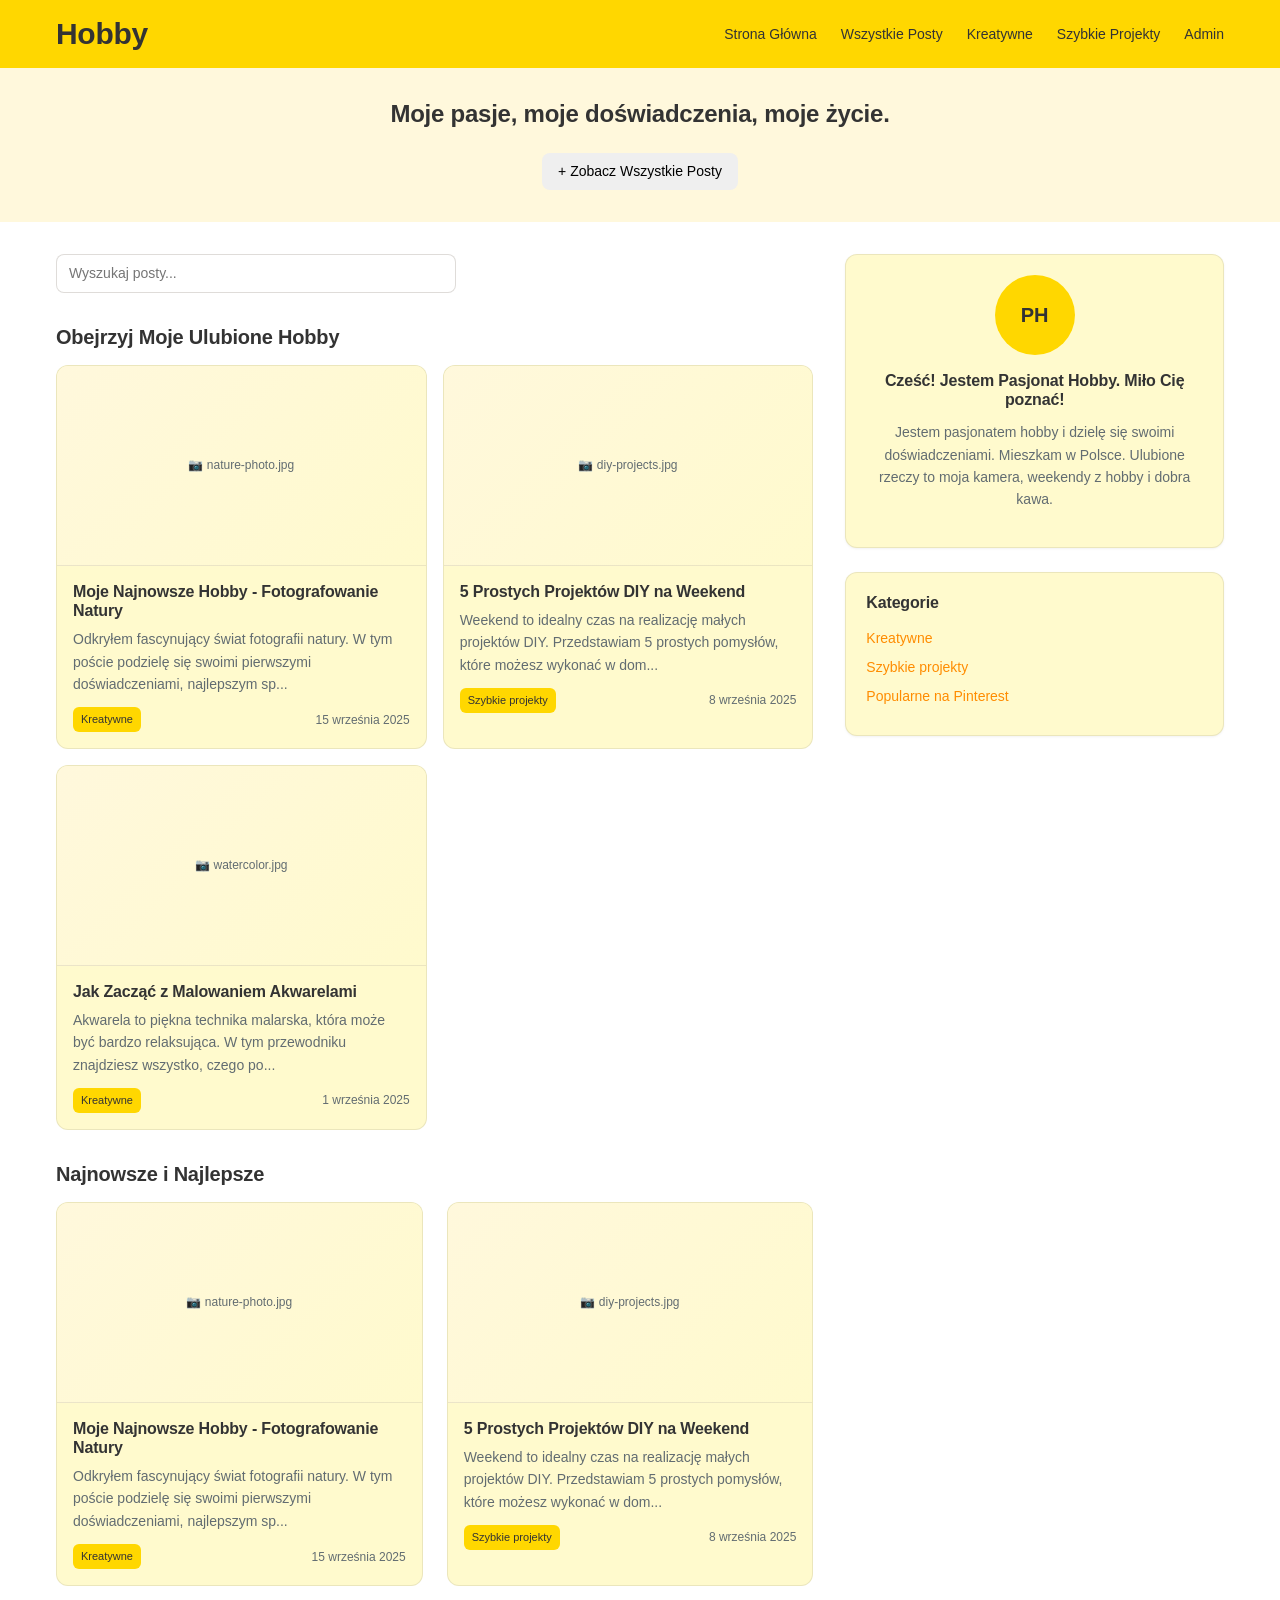
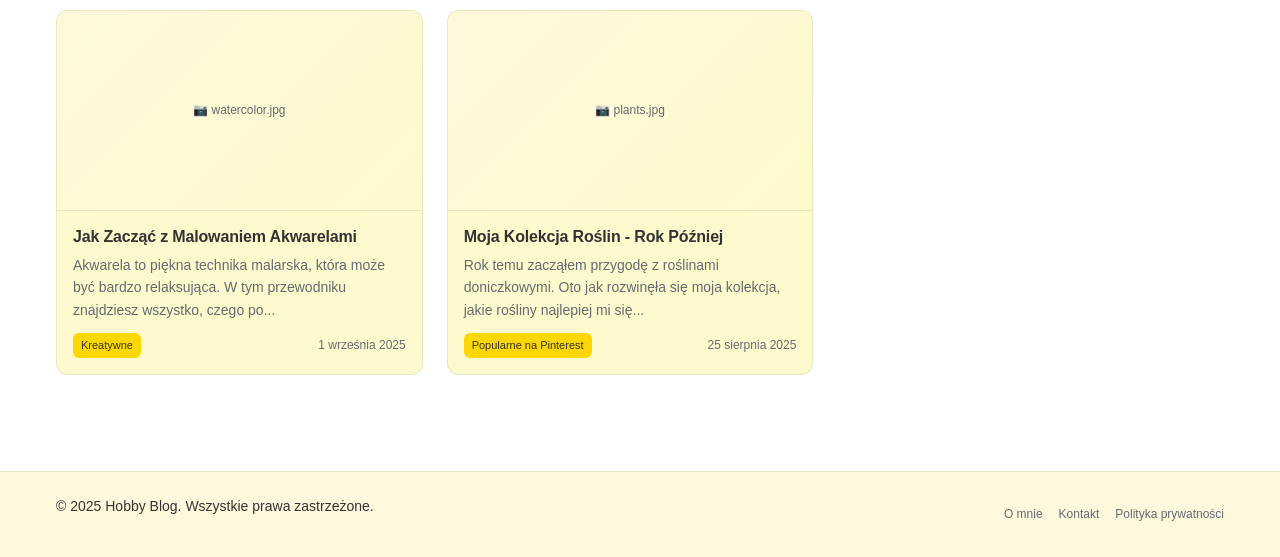
==== index.html @ 822df2c9 "OneTest" ====
<!DOCTYPE html>
<html lang="pl">
<head>
    <meta charset="UTF-8">
    <meta name="viewport" content="width=device-width, initial-scale=1.0">
    <title>Hobby - Moje pasje, moje życie</title>
    <link rel="stylesheet" href="style.css">
</head>
<body>
    <!-- Main Blog View -->
    <div id="blogView" class="view active">
        <!-- Header -->
        <header class="header">
            <div class="container">
                <h1 class="logo">Hobby</h1>
                <nav class="nav">
                    <a href="#" class="nav-link">Strona Główna</a>
                    <a href="#" class="nav-link" onclick="showCategory('all')">Wszystkie Posty</a>
                    <a href="#" class="nav-link" onclick="showCategory('Kreatywne')">Kreatywne</a>
                    <a href="#" class="nav-link" onclick="showCategory('Szybkie projekty')">Szybkie Projekty</a>
                    <a href="#" class="nav-link" onclick="showAdminLogin()">Admin</a>
                </nav>
            </div>
        </header>

        <!-- Hero Section -->
        <section class="hero">
            <div class="container">
                <h2 class="hero-title">Moje pasje, moje doświadczenia, moje życie.</h2>
                <button class="btn btn-primary" onclick="showCategory('all')">+ Zobacz Wszystkie Posty</button>
            </div>
        </section>

        <!-- Main Content -->
        <main class="main">
            <div class="container">
                <div class="content-wrapper">
                    <!-- Left Content -->
                    <div class="content">
                        <!-- Search Bar -->
                        <div class="search-section">
                            <input type="text" id="searchInput" placeholder="Wyszukaj posty..." class="form-control search-input">
                        </div>

                        <!-- Featured Section -->
                        <section class="section">
                            <h3 class="section-title">Obejrzyj Moje Ulubione Hobby</h3>
                            <div id="featuredPosts" class="featured-posts"></div>
                        </section>

                        <!-- Latest Posts -->
                        <section class="section">
                            <h3 class="section-title">Najnowsze i Najlepsze</h3>
                            <div id="latestPosts" class="post-grid"></div>
                        </section>
                    </div>

                    <!-- Sidebar -->
                    <aside class="sidebar">
                        <div class="card author-card">
                            <div class="author-avatar">
                                <div class="avatar-placeholder">PH</div>
                            </div>
                            <h4>Cześć! Jestem Pasjonat Hobby. Miło Cię poznać!</h4>
                            <p>Jestem pasjonatem hobby i dzielę się swoimi doświadczeniami. Mieszkam w Polsce. Ulubione rzeczy to moja kamera, weekendy z hobby i dobra kawa.</p>
                        </div>

                        <div class="card categories-card">
                            <h4>Kategorie</h4>
                            <ul class="category-list">
                                <li><a href="#" onclick="showCategory('Kreatywne')">Kreatywne</a></li>
                                <li><a href="#" onclick="showCategory('Szybkie projekty')">Szybkie projekty</a></li>
                                <li><a href="#" onclick="showCategory('Popularne na Pinterest')">Popularne na Pinterest</a></li>
                            </ul>
                        </div>
                    </aside>
                </div>
            </div>
        </main>

        <!-- Footer -->
        <footer class="footer">
            <div class="container">
                <p>&copy; 2025 Hobby Blog. Wszystkie prawa zastrzeżone.</p>
                <div class="footer-links">
                    <a href="#">O mnie</a>
                    <a href="#">Kontakt</a>
                    <a href="#">Polityka prywatności</a>
                </div>
            </div>
        </footer>
    </div>

    <!-- Admin Login View -->
    <div id="adminLoginView" class="view admin-view">
        <div class="admin-container">
            <div class="login-form">
                <h2>Panel Administracyjny</h2>
                <form id="loginForm">
                    <div class="form-group">
                        <label for="username">Login:</label>
                        <input type="text" id="username" class="form-control" required>
                    </div>
                    <div class="form-group">
                        <label for="password">Hasło:</label>
                        <input type="password" id="password" class="form-control" required>
                    </div>
                    <button type="submit" class="btn btn-primary btn-full-width">Zaloguj się</button>
                </form>
                <button class="btn btn-secondary btn-full-width" onclick="showBlogView()">Powrót do strony głównej</button>
            </div>
        </div>
    </div>

    <!-- Admin Panel View -->
    <div id="adminPanelView" class="view admin-view">
        <div class="admin-header">
            <div class="container">
                <h1>Panel Administracyjny</h1>
                <button class="btn btn-secondary" onclick="logout()">Wyloguj</button>
            </div>
        </div>
        
        <div class="admin-container">
            <div class="admin-nav">
                <button class="btn btn-primary" onclick="showAddPostForm()">Dodaj nowy post</button>
                <button class="btn btn-outline" onclick="showPostsList()">Lista postów</button>
            </div>

            <!-- Add/Edit Post Form -->
            <div id="postForm" class="admin-section hidden">
                <h3 id="formTitle">Dodaj nowy post</h3>
                <form id="addEditPostForm">
                    <input type="hidden" id="editPostId">
                    <div class="form-group">
                        <label for="postTitle">Tytuł:</label>
                        <input type="text" id="postTitle" class="form-control" required>
                    </div>
                    <div class="form-group">
                        <label for="postCategory">Kategoria:</label>
                        <select id="postCategory" class="form-control" required>
                            <option value="">Wybierz kategorię</option>
                            <option value="Kreatywne">Kreatywne</option>
                            <option value="Szybkie projekty">Szybkie projekty</option>
                            <option value="Popularne na Pinterest">Popularne na Pinterest</option>
                        </select>
                    </div>
                    <div class="form-group">
                        <label for="postContent">Treść:</label>
                        <textarea id="postContent" class="form-control" rows="8" required></textarea>
                    </div>
                    <div class="form-group">
                        <label for="postImage">Obraz (nazwa pliku):</label>
                        <input type="text" id="postImage" class="form-control" placeholder="np. moj-obraz.jpg">
                    </div>
                    <div class="form-group">
                        <label for="postDate">Data publikacji:</label>
                        <input type="date" id="postDate" class="form-control" required>
                    </div>
                    <div class="form-actions">
                        <button type="submit" class="btn btn-primary">Zapisz post</button>
                        <button type="button" class="btn btn-secondary" onclick="cancelPostForm()">Anuluj</button>
                    </div>
                </form>
            </div>

            <!-- Posts List -->
            <div id="postsList" class="admin-section">
                <h3>Lista postów</h3>
                <div id="adminPostsList" class="admin-posts"></div>
            </div>
        </div>
    </div>

    <!-- Post Detail Modal -->
    <div id="postModal" class="modal hidden">
        <div class="modal-content">
            <span class="modal-close" onclick="closePostModal()">&times;</span>
            <div id="postModalContent"></div>
        </div>
    </div>

    <script src="app.js"></script>
</body>
</html>
---- style.css ----
:root {
  /* Primitive Color Tokens */
  --color-white: rgba(255, 255, 255, 1);
  --color-black: rgba(0, 0, 0, 1);
  --color-cream-50: rgba(252, 252, 249, 1);
  --color-cream-100: rgba(255, 255, 253, 1);
  --color-gray-200: rgba(245, 245, 245, 1);
  --color-gray-300: rgba(167, 169, 169, 1);
  --color-gray-400: rgba(119, 124, 124, 1);
  --color-slate-500: rgba(98, 108, 113, 1);
  --color-brown-600: rgba(94, 82, 64, 1);
  --color-charcoal-700: rgba(31, 33, 33, 1);
  --color-charcoal-800: rgba(38, 40, 40, 1);
  --color-slate-900: rgba(19, 52, 59, 1);
  --color-teal-300: rgba(50, 184, 198, 1);
  --color-teal-400: rgba(45, 166, 178, 1);
  --color-teal-500: rgba(33, 128, 141, 1);
  --color-teal-600: rgba(29, 116, 128, 1);
  --color-teal-700: rgba(26, 104, 115, 1);
  --color-teal-800: rgba(41, 150, 161, 1);
  --color-red-400: rgba(255, 84, 89, 1);
  --color-red-500: rgba(192, 21, 47, 1);
  --color-orange-400: rgba(230, 129, 97, 1);
  --color-orange-500: rgba(168, 75, 47, 1);

  /* RGB versions for opacity control */
  --color-brown-600-rgb: 94, 82, 64;
  --color-teal-500-rgb: 33, 128, 141;
  --color-slate-900-rgb: 19, 52, 59;
  --color-slate-500-rgb: 98, 108, 113;
  --color-red-500-rgb: 192, 21, 47;
  --color-red-400-rgb: 255, 84, 89;
  --color-orange-500-rgb: 168, 75, 47;
  --color-orange-400-rgb: 230, 129, 97;

  /* Background color tokens (Light Mode) */
  --color-bg-1: rgba(59, 130, 246, 0.08); /* Light blue */
  --color-bg-2: rgba(245, 158, 11, 0.08); /* Light yellow */
  --color-bg-3: rgba(34, 197, 94, 0.08); /* Light green */
  --color-bg-4: rgba(239, 68, 68, 0.08); /* Light red */
  --color-bg-5: rgba(147, 51, 234, 0.08); /* Light purple */
  --color-bg-6: rgba(249, 115, 22, 0.08); /* Light orange */
  --color-bg-7: rgba(236, 72, 153, 0.08); /* Light pink */
  --color-bg-8: rgba(6, 182, 212, 0.08); /* Light cyan */

  /* Semantic Color Tokens (Light Mode) */
  --color-background: var(--color-cream-50);
  --color-surface: var(--color-cream-100);
  --color-text: var(--color-slate-900);
  --color-text-secondary: var(--color-slate-500);
  --color-primary: var(--color-teal-500);
  --color-primary-hover: var(--color-teal-600);
  --color-primary-active: var(--color-teal-700);
  --color-secondary: rgba(var(--color-brown-600-rgb), 0.12);
  --color-secondary-hover: rgba(var(--color-brown-600-rgb), 0.2);
  --color-secondary-active: rgba(var(--color-brown-600-rgb), 0.25);
  --color-border: rgba(var(--color-brown-600-rgb), 0.2);
  --color-btn-primary-text: var(--color-cream-50);
  --color-card-border: rgba(var(--color-brown-600-rgb), 0.12);
  --color-card-border-inner: rgba(var(--color-brown-600-rgb), 0.12);
  --color-error: var(--color-red-500);
  --color-success: var(--color-teal-500);
  --color-warning: var(--color-orange-500);
  --color-info: var(--color-slate-500);
  --color-focus-ring: rgba(var(--color-teal-500-rgb), 0.4);
  --color-select-caret: rgba(var(--color-slate-900-rgb), 0.8);

  /* Common style patterns */
  --focus-ring: 0 0 0 3px var(--color-focus-ring);
  --focus-outline: 2px solid var(--color-primary);
  --status-bg-opacity: 0.15;
  --status-border-opacity: 0.25;
  --select-caret-light: url("data:image/svg+xml,%3Csvg xmlns='http://www.w3.org/2000/svg' width='16' height='16' viewBox='0 0 24 24' fill='none' stroke='%23134252' stroke-width='2' stroke-linecap='round' stroke-linejoin='round'%3E%3Cpolyline points='6 9 12 15 18 9'%3E%3C/polyline%3E%3C/svg%3E");
  --select-caret-dark: url("data:image/svg+xml,%3Csvg xmlns='http://www.w3.org/2000/svg' width='16' height='16' viewBox='0 0 24 24' fill='none' stroke='%23f5f5f5' stroke-width='2' stroke-linecap='round' stroke-linejoin='round'%3E%3Cpolyline points='6 9 12 15 18 9'%3E%3C/polyline%3E%3C/svg%3E");

  /* RGB versions for opacity control */
  --color-success-rgb: 33, 128, 141;
  --color-error-rgb: 192, 21, 47;
  --color-warning-rgb: 168, 75, 47;
  --color-info-rgb: 98, 108, 113;

  /* Typography */
  --font-family-base: "FKGroteskNeue", "Geist", "Inter", -apple-system,
    BlinkMacSystemFont, "Segoe UI", Roboto, sans-serif;
  --font-family-mono: "Berkeley Mono", ui-monospace, SFMono-Regular, Menlo,
    Monaco, Consolas, monospace;
  --font-size-xs: 11px;
  --font-size-sm: 12px;
  --font-size-base: 14px;
  --font-size-md: 14px;
  --font-size-lg: 16px;
  --font-size-xl: 18px;
  --font-size-2xl: 20px;
  --font-size-3xl: 24px;
  --font-size-4xl: 30px;
  --font-weight-normal: 400;
  --font-weight-medium: 500;
  --font-weight-semibold: 550;
  --font-weight-bold: 600;
  --line-height-tight: 1.2;
  --line-height-normal: 1.5;
  --letter-spacing-tight: -0.01em;

  /* Spacing */
  --space-0: 0;
  --space-1: 1px;
  --space-2: 2px;
  --space-4: 4px;
  --space-6: 6px;
  --space-8: 8px;
  --space-10: 10px;
  --space-12: 12px;
  --space-16: 16px;
  --space-20: 20px;
  --space-24: 24px;
  --space-32: 32px;

  /* Border Radius */
  --radius-sm: 6px;
  --radius-base: 8px;
  --radius-md: 10px;
  --radius-lg: 12px;
  --radius-full: 9999px;

  /* Shadows */
  --shadow-xs: 0 1px 2px rgba(0, 0, 0, 0.02);
  --shadow-sm: 0 1px 3px rgba(0, 0, 0, 0.04), 0 1px 2px rgba(0, 0, 0, 0.02);
  --shadow-md: 0 4px 6px -1px rgba(0, 0, 0, 0.04),
    0 2px 4px -1px rgba(0, 0, 0, 0.02);
  --shadow-lg: 0 10px 15px -3px rgba(0, 0, 0, 0.04),
    0 4px 6px -2px rgba(0, 0, 0, 0.02);
  --shadow-inset-sm: inset 0 1px 0 rgba(255, 255, 255, 0.15),
    inset 0 -1px 0 rgba(0, 0, 0, 0.03);

  /* Animation */
  --duration-fast: 150ms;
  --duration-normal: 250ms;
  --ease-standard: cubic-bezier(0.16, 1, 0.3, 1);

  /* Layout */
  --container-sm: 640px;
  --container-md: 768px;
  --container-lg: 1024px;
  --container-xl: 1280px;
}

/* Dark mode colors */
@media (prefers-color-scheme: dark) {
  :root {
    /* RGB versions for opacity control (Dark Mode) */
    --color-gray-400-rgb: 119, 124, 124;
    --color-teal-300-rgb: 50, 184, 198;
    --color-gray-300-rgb: 167, 169, 169;
    --color-gray-200-rgb: 245, 245, 245;

    /* Background color tokens (Dark Mode) */
    --color-bg-1: rgba(29, 78, 216, 0.15); /* Dark blue */
    --color-bg-2: rgba(180, 83, 9, 0.15); /* Dark yellow */
    --color-bg-3: rgba(21, 128, 61, 0.15); /* Dark green */
    --color-bg-4: rgba(185, 28, 28, 0.15); /* Dark red */
    --color-bg-5: rgba(107, 33, 168, 0.15); /* Dark purple */
    --color-bg-6: rgba(194, 65, 12, 0.15); /* Dark orange */
    --color-bg-7: rgba(190, 24, 93, 0.15); /* Dark pink */
    --color-bg-8: rgba(8, 145, 178, 0.15); /* Dark cyan */

    /* Semantic Color Tokens (Dark Mode) */
    --color-background: var(--color-charcoal-700);
    --color-surface: var(--color-charcoal-800);
    --color-text: var(--color-gray-200);
    --color-text-secondary: rgba(var(--color-gray-300-rgb), 0.7);
    --color-primary: var(--color-teal-300);
    --color-primary-hover: var(--color-teal-400);
    --color-primary-active: var(--color-teal-800);
    --color-secondary: rgba(var(--color-gray-400-rgb), 0.15);
    --color-secondary-hover: rgba(var(--color-gray-400-rgb), 0.25);
    --color-secondary-active: rgba(var(--color-gray-400-rgb), 0.3);
    --color-border: rgba(var(--color-gray-400-rgb), 0.3);
    --color-error: var(--color-red-400);
    --color-success: var(--color-teal-300);
    --color-warning: var(--color-orange-400);
    --color-info: var(--color-gray-300);
    --color-focus-ring: rgba(var(--color-teal-300-rgb), 0.4);
    --color-btn-primary-text: var(--color-slate-900);
    --color-card-border: rgba(var(--color-gray-400-rgb), 0.2);
    --color-card-border-inner: rgba(var(--color-gray-400-rgb), 0.15);
    --shadow-inset-sm: inset 0 1px 0 rgba(255, 255, 255, 0.1),
      inset 0 -1px 0 rgba(0, 0, 0, 0.15);
    --button-border-secondary: rgba(var(--color-gray-400-rgb), 0.2);
    --color-border-secondary: rgba(var(--color-gray-400-rgb), 0.2);
    --color-select-caret: rgba(var(--color-gray-200-rgb), 0.8);

    /* Common style patterns - updated for dark mode */
    --focus-ring: 0 0 0 3px var(--color-focus-ring);
    --focus-outline: 2px solid var(--color-primary);
    --status-bg-opacity: 0.15;
    --status-border-opacity: 0.25;
    --select-caret-light: url("data:image/svg+xml,%3Csvg xmlns='http://www.w3.org/2000/svg' width='16' height='16' viewBox='0 0 24 24' fill='none' stroke='%23134252' stroke-width='2' stroke-linecap='round' stroke-linejoin='round'%3E%3Cpolyline points='6 9 12 15 18 9'%3E%3C/polyline%3E%3C/svg%3E");
    --select-caret-dark: url("data:image/svg+xml,%3Csvg xmlns='http://www.w3.org/2000/svg' width='16' height='16' viewBox='0 0 24 24' fill='none' stroke='%23f5f5f5' stroke-width='2' stroke-linecap='round' stroke-linejoin='round'%3E%3Cpolyline points='6 9 12 15 18 9'%3E%3C/polyline%3E%3C/svg%3E");

    /* RGB versions for dark mode */
    --color-success-rgb: var(--color-teal-300-rgb);
    --color-error-rgb: var(--color-red-400-rgb);
    --color-warning-rgb: var(--color-orange-400-rgb);
    --color-info-rgb: var(--color-gray-300-rgb);
  }
}

/* Data attribute for manual theme switching */
[data-color-scheme="dark"] {
  /* RGB versions for opacity control (dark mode) */
  --color-gray-400-rgb: 119, 124, 124;
  --color-teal-300-rgb: 50, 184, 198;
  --color-gray-300-rgb: 167, 169, 169;
  --color-gray-200-rgb: 245, 245, 245;

  /* Colorful background palette - Dark Mode */
  --color-bg-1: rgba(29, 78, 216, 0.15); /* Dark blue */
  --color-bg-2: rgba(180, 83, 9, 0.15); /* Dark yellow */
  --color-bg-3: rgba(21, 128, 61, 0.15); /* Dark green */
  --color-bg-4: rgba(185, 28, 28, 0.15); /* Dark red */
  --color-bg-5: rgba(107, 33, 168, 0.15); /* Dark purple */
  --color-bg-6: rgba(194, 65, 12, 0.15); /* Dark orange */
  --color-bg-7: rgba(190, 24, 93, 0.15); /* Dark pink */
  --color-bg-8: rgba(8, 145, 178, 0.15); /* Dark cyan */

  /* Semantic Color Tokens (Dark Mode) */
  --color-background: var(--color-charcoal-700);
  --color-surface: var(--color-charcoal-800);
  --color-text: var(--color-gray-200);
  --color-text-secondary: rgba(var(--color-gray-300-rgb), 0.7);
  --color-primary: var(--color-teal-300);
  --color-primary-hover: var(--color-teal-400);
  --color-primary-active: var(--color-teal-800);
  --color-secondary: rgba(var(--color-gray-400-rgb), 0.15);
  --color-secondary-hover: rgba(var(--color-gray-400-rgb), 0.25);
  --color-secondary-active: rgba(var(--color-gray-400-rgb), 0.3);
  --color-border: rgba(var(--color-gray-400-rgb), 0.3);
  --color-error: var(--color-red-400);
  --color-success: var(--color-teal-300);
  --color-warning: var(--color-orange-400);
  --color-info: var(--color-gray-300);
  --color-focus-ring: rgba(var(--color-teal-300-rgb), 0.4);
  --color-btn-primary-text: var(--color-slate-900);
  --color-card-border: rgba(var(--color-gray-400-rgb), 0.15);
  --color-card-border-inner: rgba(var(--color-gray-400-rgb), 0.15);
  --shadow-inset-sm: inset 0 1px 0 rgba(255, 255, 255, 0.1),
    inset 0 -1px 0 rgba(0, 0, 0, 0.15);
  --color-border-secondary: rgba(var(--color-gray-400-rgb), 0.2);
  --color-select-caret: rgba(var(--color-gray-200-rgb), 0.8);

  /* Common style patterns - updated for dark mode */
  --focus-ring: 0 0 0 3px var(--color-focus-ring);
  --focus-outline: 2px solid var(--color-primary);
  --status-bg-opacity: 0.15;
  --status-border-opacity: 0.25;
  --select-caret-light: url("data:image/svg+xml,%3Csvg xmlns='http://www.w3.org/2000/svg' width='16' height='16' viewBox='0 0 24 24' fill='none' stroke='%23134252' stroke-width='2' stroke-linecap='round' stroke-linejoin='round'%3E%3Cpolyline points='6 9 12 15 18 9'%3E%3C/polyline%3E%3C/svg%3E");
  --select-caret-dark: url("data:image/svg+xml,%3Csvg xmlns='http://www.w3.org/2000/svg' width='16' height='16' viewBox='0 0 24 24' fill='none' stroke='%23f5f5f5' stroke-width='2' stroke-linecap='round' stroke-linejoin='round'%3E%3Cpolyline points='6 9 12 15 18 9'%3E%3C/polyline%3E%3C/svg%3E");

  /* RGB versions for dark mode */
  --color-success-rgb: var(--color-teal-300-rgb);
  --color-error-rgb: var(--color-red-400-rgb);
  --color-warning-rgb: var(--color-orange-400-rgb);
  --color-info-rgb: var(--color-gray-300-rgb);
}

[data-color-scheme="light"] {
  /* RGB versions for opacity control (light mode) */
  --color-brown-600-rgb: 94, 82, 64;
  --color-teal-500-rgb: 33, 128, 141;
  --color-slate-900-rgb: 19, 52, 59;

  /* Semantic Color Tokens (Light Mode) */
  --color-background: var(--color-cream-50);
  --color-surface: var(--color-cream-100);
  --color-text: var(--color-slate-900);
  --color-text-secondary: var(--color-slate-500);
  --color-primary: var(--color-teal-500);
  --color-primary-hover: var(--color-teal-600);
  --color-primary-active: var(--color-teal-700);
  --color-secondary: rgba(var(--color-brown-600-rgb), 0.12);
  --color-secondary-hover: rgba(var(--color-brown-600-rgb), 0.2);
  --color-secondary-active: rgba(var(--color-brown-600-rgb), 0.25);
  --color-border: rgba(var(--color-brown-600-rgb), 0.2);
  --color-btn-primary-text: var(--color-cream-50);
  --color-card-border: rgba(var(--color-brown-600-rgb), 0.12);
  --color-card-border-inner: rgba(var(--color-brown-600-rgb), 0.12);
  --color-error: var(--color-red-500);
  --color-success: var(--color-teal-500);
  --color-warning: var(--color-orange-500);
  --color-info: var(--color-slate-500);
  --color-focus-ring: rgba(var(--color-teal-500-rgb), 0.4);

  /* RGB versions for light mode */
  --color-success-rgb: var(--color-teal-500-rgb);
  --color-error-rgb: var(--color-red-500-rgb);
  --color-warning-rgb: var(--color-orange-500-rgb);
  --color-info-rgb: var(--color-slate-500-rgb);
}

/* Base styles */
html {
  font-size: var(--font-size-base);
  font-family: var(--font-family-base);
  line-height: var(--line-height-normal);
  color: var(--color-text);
  background-color: var(--color-background);
  -webkit-font-smoothing: antialiased;
  box-sizing: border-box;
}

body {
  margin: 0;
  padding: 0;
}

*,
*::before,
*::after {
  box-sizing: inherit;
}

/* Typography */
h1,
h2,
h3,
h4,
h5,
h6 {
  margin: 0;
  font-weight: var(--font-weight-semibold);
  line-height: var(--line-height-tight);
  color: var(--color-text);
  letter-spacing: var(--letter-spacing-tight);
}

h1 {
  font-size: var(--font-size-4xl);
}
h2 {
  font-size: var(--font-size-3xl);
}
h3 {
  font-size: var(--font-size-2xl);
}
h4 {
  font-size: var(--font-size-xl);
}
h5 {
  font-size: var(--font-size-lg);
}
h6 {
  font-size: var(--font-size-md);
}

p {
  margin: 0 0 var(--space-16) 0;
}

a {
  color: var(--color-primary);
  text-decoration: none;
  transition: color var(--duration-fast) var(--ease-standard);
}

a:hover {
  color: var(--color-primary-hover);
}

code,
pre {
  font-family: var(--font-family-mono);
  font-size: calc(var(--font-size-base) * 0.95);
  background-color: var(--color-secondary);
  border-radius: var(--radius-sm);
}

code {
  padding: var(--space-1) var(--space-4);
}

pre {
  padding: var(--space-16);
  margin: var(--space-16) 0;
  overflow: auto;
  border: 1px solid var(--color-border);
}

pre code {
  background: none;
  padding: 0;
}

/* Buttons */
.btn {
  display: inline-flex;
  align-items: center;
  justify-content: center;
  padding: var(--space-8) var(--space-16);
  border-radius: var(--radius-base);
  font-size: var(--font-size-base);
  font-weight: 500;
  line-height: 1.5;
  cursor: pointer;
  transition: all var(--duration-normal) var(--ease-standard);
  border: none;
  text-decoration: none;
  position: relative;
}

.btn:focus-visible {
  outline: none;
  box-shadow: var(--focus-ring);
}

.btn--primary {
  background: var(--color-primary);
  color: var(--color-btn-primary-text);
}

.btn--primary:hover {
  background: var(--color-primary-hover);
}

.btn--primary:active {
  background: var(--color-primary-active);
}

.btn--secondary {
  background: var(--color-secondary);
  color: var(--color-text);
}

.btn--secondary:hover {
  background: var(--color-secondary-hover);
}

.btn--secondary:active {
  background: var(--color-secondary-active);
}

.btn--outline {
  background: transparent;
  border: 1px solid var(--color-border);
  color: var(--color-text);
}

.btn--outline:hover {
  background: var(--color-secondary);
}

.btn--sm {
  padding: var(--space-4) var(--space-12);
  font-size: var(--font-size-sm);
  border-radius: var(--radius-sm);
}

.btn--lg {
  padding: var(--space-10) var(--space-20);
  font-size: var(--font-size-lg);
  border-radius: var(--radius-md);
}

.btn--full-width {
  width: 100%;
}

.btn:disabled {
  opacity: 0.5;
  cursor: not-allowed;
}

/* Form elements */
.form-control {
  display: block;
  width: 100%;
  padding: var(--space-8) var(--space-12);
  font-size: var(--font-size-md);
  line-height: 1.5;
  color: var(--color-text);
  background-color: var(--color-surface);
  border: 1px solid var(--color-border);
  border-radius: var(--radius-base);
  transition: border-color var(--duration-fast) var(--ease-standard),
    box-shadow var(--duration-fast) var(--ease-standard);
}

textarea.form-control {
  font-family: var(--font-family-base);
  font-size: var(--font-size-base);
}

select.form-control {
  padding: var(--space-8) var(--space-12);
  -webkit-appearance: none;
  -moz-appearance: none;
  appearance: none;
  background-image: var(--select-caret-light);
  background-repeat: no-repeat;
  background-position: right var(--space-12) center;
  background-size: 16px;
  padding-right: var(--space-32);
}

/* Add a dark mode specific caret */
@media (prefers-color-scheme: dark) {
  select.form-control {
    background-image: var(--select-caret-dark);
  }
}

/* Also handle data-color-scheme */
[data-color-scheme="dark"] select.form-control {
  background-image: var(--select-caret-dark);
}

[data-color-scheme="light"] select.form-control {
  background-image: var(--select-caret-light);
}

.form-control:focus {
  border-color: var(--color-primary);
  outline: var(--focus-outline);
}

.form-label {
  display: block;
  margin-bottom: var(--space-8);
  font-weight: var(--font-weight-medium);
  font-size: var(--font-size-sm);
}

.form-group {
  margin-bottom: var(--space-16);
}

/* Card component */
.card {
  background-color: var(--color-surface);
  border-radius: var(--radius-lg);
  border: 1px solid var(--color-card-border);
  box-shadow: var(--shadow-sm);
  overflow: hidden;
  transition: box-shadow var(--duration-normal) var(--ease-standard);
}

.card:hover {
  box-shadow: var(--shadow-md);
}

.card__body {
  padding: var(--space-16);
}

.card__header,
.card__footer {
  padding: var(--space-16);
  border-bottom: 1px solid var(--color-card-border-inner);
}

/* Status indicators - simplified with CSS variables */
.status {
  display: inline-flex;
  align-items: center;
  padding: var(--space-6) var(--space-12);
  border-radius: var(--radius-full);
  font-weight: var(--font-weight-medium);
  font-size: var(--font-size-sm);
}

.status--success {
  background-color: rgba(
    var(--color-success-rgb, 33, 128, 141),
    var(--status-bg-opacity)
  );
  color: var(--color-success);
  border: 1px solid
    rgba(var(--color-success-rgb, 33, 128, 141), var(--status-border-opacity));
}

.status--error {
  background-color: rgba(
    var(--color-error-rgb, 192, 21, 47),
    var(--status-bg-opacity)
  );
  color: var(--color-error);
  border: 1px solid
    rgba(var(--color-error-rgb, 192, 21, 47), var(--status-border-opacity));
}

.status--warning {
  background-color: rgba(
    var(--color-warning-rgb, 168, 75, 47),
    var(--status-bg-opacity)
  );
  color: var(--color-warning);
  border: 1px solid
    rgba(var(--color-warning-rgb, 168, 75, 47), var(--status-border-opacity));
}

.status--info {
  background-color: rgba(
    var(--color-info-rgb, 98, 108, 113),
    var(--status-bg-opacity)
  );
  color: var(--color-info);
  border: 1px solid
    rgba(var(--color-info-rgb, 98, 108, 113), var(--status-border-opacity));
}

/* Container layout */
.container {
  width: 100%;
  margin-right: auto;
  margin-left: auto;
  padding-right: var(--space-16);
  padding-left: var(--space-16);
}

@media (min-width: 640px) {
  .container {
    max-width: var(--container-sm);
  }
}
@media (min-width: 768px) {
  .container {
    max-width: var(--container-md);
  }
}
@media (min-width: 1024px) {
  .container {
    max-width: var(--container-lg);
  }
}
@media (min-width: 1280px) {
  .container {
    max-width: var(--container-xl);
  }
}

/* Utility classes */
.flex {
  display: flex;
}
.flex-col {
  flex-direction: column;
}
.items-center {
  align-items: center;
}
.justify-center {
  justify-content: center;
}
.justify-between {
  justify-content: space-between;
}
.gap-4 {
  gap: var(--space-4);
}
.gap-8 {
  gap: var(--space-8);
}
.gap-16 {
  gap: var(--space-16);
}

.m-0 {
  margin: 0;
}
.mt-8 {
  margin-top: var(--space-8);
}
.mb-8 {
  margin-bottom: var(--space-8);
}
.mx-8 {
  margin-left: var(--space-8);
  margin-right: var(--space-8);
}
.my-8 {
  margin-top: var(--space-8);
  margin-bottom: var(--space-8);
}

.p-0 {
  padding: 0;
}
.py-8 {
  padding-top: var(--space-8);
  padding-bottom: var(--space-8);
}
.px-8 {
  padding-left: var(--space-8);
  padding-right: var(--space-8);
}
.py-16 {
  padding-top: var(--space-16);
  padding-bottom: var(--space-16);
}
.px-16 {
  padding-left: var(--space-16);
  padding-right: var(--space-16);
}

.block {
  display: block;
}
.hidden {
  display: none;
}

/* Accessibility */
.sr-only {
  position: absolute;
  width: 1px;
  height: 1px;
  padding: 0;
  margin: -1px;
  overflow: hidden;
  clip: rect(0, 0, 0, 0);
  white-space: nowrap;
  border-width: 0;
}

:focus-visible {
  outline: var(--focus-outline);
  outline-offset: 2px;
}

/* Dark mode specifics */
[data-color-scheme="dark"] .btn--outline {
  border: 1px solid var(--color-border-secondary);
}

@font-face {
  font-family: 'FKGroteskNeue';
  src: url('https://r2cdn.perplexity.ai/fonts/FKGroteskNeue.woff2')
    format('woff2');
}

/* END PERPLEXITY DESIGN SYSTEM */
/* Import design system variables */
:root {
  /* Primitive Color Tokens */
  --color-white: rgba(255, 255, 255, 1);
  --color-black: rgba(0, 0, 0, 1);
  --color-cream-50: rgba(252, 252, 249, 1);
  --color-cream-100: rgba(255, 255, 253, 1);
  --color-gray-200: rgba(245, 245, 245, 1);
  --color-gray-300: rgba(167, 169, 169, 1);
  --color-gray-400: rgba(119, 124, 124, 1);
  --color-slate-500: rgba(98, 108, 113, 1);
  --color-brown-600: rgba(94, 82, 64, 1);
  --color-charcoal-700: rgba(31, 33, 33, 1);
  --color-charcoal-800: rgba(38, 40, 40, 1);
  --color-slate-900: rgba(19, 52, 59, 1);
  --color-teal-300: rgba(50, 184, 198, 1);
  --color-teal-400: rgba(45, 166, 178, 1);
  --color-teal-500: rgba(33, 128, 141, 1);
  --color-teal-600: rgba(29, 116, 128, 1);
  --color-teal-700: rgba(26, 104, 115, 1);
  --color-teal-800: rgba(41, 150, 161, 1);
  --color-red-400: rgba(255, 84, 89, 1);
  --color-red-500: rgba(192, 21, 47, 1);
  --color-orange-400: rgba(230, 129, 97, 1);
  --color-orange-500: rgba(168, 75, 47, 1);

  /* Custom yellow theme colors */
  --color-yellow-primary: #FFD700;
  --color-yellow-light: #FFF8DC;
  --color-yellow-lighter: #FFFACD;
  --color-orange-accent: #FF8C00;
  --color-text-dark: #333333;

  /* RGB versions for opacity control */
  --color-brown-600-rgb: 94, 82, 64;
  --color-teal-500-rgb: 33, 128, 141;
  --color-slate-900-rgb: 19, 52, 59;
  --color-slate-500-rgb: 98, 108, 113;
  --color-red-500-rgb: 192, 21, 47;
  --color-red-400-rgb: 255, 84, 89;
  --color-orange-500-rgb: 168, 75, 47;
  --color-orange-400-rgb: 230, 129, 97;

  /* Override semantic colors for yellow theme */
  --color-background: var(--color-white);
  --color-surface: var(--color-yellow-lighter);
  --color-text: var(--color-text-dark);
  --color-text-secondary: var(--color-slate-500);
  --color-primary: var(--color-yellow-primary);
  --color-primary-hover: #F4C430;
  --color-primary-active: #DAA520;
  --color-secondary: var(--color-yellow-light);
  --color-secondary-hover: var(--color-yellow-lighter);
  --color-secondary-active: #F0E68C;
  --color-border: rgba(var(--color-brown-600-rgb), 0.2);
  --color-btn-primary-text: var(--color-text-dark);
  --color-card-border: rgba(var(--color-brown-600-rgb), 0.12);
  --color-card-border-inner: rgba(var(--color-brown-600-rgb), 0.12);
  --color-error: var(--color-red-500);
  --color-success: var(--color-teal-500);
  --color-warning: var(--color-orange-500);
  --color-info: var(--color-slate-500);
  --color-focus-ring: rgba(255, 215, 0, 0.4);
  --color-select-caret: rgba(var(--color-slate-900-rgb), 0.8);

  /* Typography */
  --font-family-base: "FKGroteskNeue", "Geist", "Inter", -apple-system,
    BlinkMacSystemFont, "Segoe UI", Roboto, sans-serif;
  --font-family-mono: "Berkeley Mono", ui-monospace, SFMono-Regular, Menlo,
    Monaco, Consolas, monospace;
  --font-size-xs: 11px;
  --font-size-sm: 12px;
  --font-size-base: 14px;
  --font-size-md: 14px;
  --font-size-lg: 16px;
  --font-size-xl: 18px;
  --font-size-2xl: 20px;
  --font-size-3xl: 24px;
  --font-size-4xl: 30px;
  --font-weight-normal: 400;
  --font-weight-medium: 500;
  --font-weight-semibold: 550;
  --font-weight-bold: 600;
  --line-height-tight: 1.2;
  --line-height-normal: 1.5;
  --letter-spacing-tight: -0.01em;

  /* Spacing */
  --space-0: 0;
  --space-1: 1px;
  --space-2: 2px;
  --space-4: 4px;
  --space-6: 6px;
  --space-8: 8px;
  --space-10: 10px;
  --space-12: 12px;
  --space-16: 16px;
  --space-20: 20px;
  --space-24: 24px;
  --space-32: 32px;

  /* Border Radius */
  --radius-sm: 6px;
  --radius-base: 8px;
  --radius-md: 10px;
  --radius-lg: 12px;
  --radius-full: 9999px;

  /* Shadows */
  --shadow-xs: 0 1px 2px rgba(0, 0, 0, 0.02);
  --shadow-sm: 0 1px 3px rgba(0, 0, 0, 0.04), 0 1px 2px rgba(0, 0, 0, 0.02);
  --shadow-md: 0 4px 6px -1px rgba(0, 0, 0, 0.04),
    0 2px 4px -1px rgba(0, 0, 0, 0.02);
  --shadow-lg: 0 10px 15px -3px rgba(0, 0, 0, 0.04),
    0 4px 6px -2px rgba(0, 0, 0, 0.02);
  --shadow-inset-sm: inset 0 1px 0 rgba(255, 255, 255, 0.15),
    inset 0 -1px 0 rgba(0, 0, 0, 0.03);

  /* Animation */
  --duration-fast: 150ms;
  --duration-normal: 250ms;
  --ease-standard: cubic-bezier(0.16, 1, 0.3, 1);
}

/* Base styles */
* {
  margin: 0;
  padding: 0;
  box-sizing: border-box;
}

html {
  font-size: var(--font-size-base);
  font-family: var(--font-family-base);
  line-height: var(--line-height-normal);
  color: var(--color-text);
  background-color: var(--color-background);
  -webkit-font-smoothing: antialiased;
}

body {
  margin: 0;
  padding: 0;
}

/* View System */
.view {
  display: none;
}

.view.active {
  display: block;
}

/* Container */
.container {
  max-width: 1200px;
  margin: 0 auto;
  padding: 0 var(--space-16);
}

/* Header */
.header {
  background: var(--color-primary);
  padding: var(--space-16) 0;
  box-shadow: var(--shadow-sm);
}

.header .container {
  display: flex;
  justify-content: space-between;
  align-items: center;
}

.logo {
  font-size: var(--font-size-4xl);
  font-weight: var(--font-weight-bold);
  color: var(--color-text-dark);
  text-decoration: none;
}

.nav {
  display: flex;
  gap: var(--space-24);
}

.nav-link {
  color: var(--color-text-dark);
  text-decoration: none;
  font-weight: var(--font-weight-medium);
  transition: color var(--duration-fast) var(--ease-standard);
  cursor: pointer;
}

.nav-link:hover {
  color: var(--color-orange-accent);
}

/* Hero Section */
.hero {
  background: var(--color-yellow-light);
  padding: var(--space-32) 0;
  text-align: center;
}

.hero-title {
  font-size: var(--font-size-3xl);
  font-weight: var(--font-weight-bold);
  margin-bottom: var(--space-24);
  color: var(--color-text-dark);
}

/* Main Content */
.main {
  padding: var(--space-32) 0;
}

.content-wrapper {
  display: grid;
  grid-template-columns: 2fr 1fr;
  gap: var(--space-32);
}

.section {
  margin-bottom: var(--space-32);
}

.section-title {
  font-size: var(--font-size-2xl);
  font-weight: var(--font-weight-bold);
  margin-bottom: var(--space-16);
  color: var(--color-text-dark);
}

/* Search */
.search-section {
  margin-bottom: var(--space-32);
}

.search-input {
  width: 100%;
  max-width: 400px;
}

/* Post Grid */
.post-grid {
  display: grid;
  grid-template-columns: repeat(auto-fit, minmax(300px, 1fr));
  gap: var(--space-24);
}

.featured-posts {
  display: grid;
  grid-template-columns: repeat(auto-fit, minmax(250px, 1fr));
  gap: var(--space-16);
}

/* Post Card */
.post-card {
  background: var(--color-surface);
  border-radius: var(--radius-lg);
  border: 1px solid var(--color-card-border);
  overflow: hidden;
  transition: transform var(--duration-normal) var(--ease-standard),
              box-shadow var(--duration-normal) var(--ease-standard);
  cursor: pointer;
}

.post-card:hover {
  transform: translateY(-4px);
  box-shadow: var(--shadow-lg);
}

.post-image {
  width: 100%;
  height: 200px;
  background: linear-gradient(135deg, var(--color-yellow-light), var(--color-yellow-lighter));
  display: flex;
  align-items: center;
  justify-content: center;
  font-size: var(--font-size-sm);
  color: var(--color-text-secondary);
  border-bottom: 1px solid var(--color-card-border);
}

.post-content {
  padding: var(--space-16);
}

.post-title {
  font-size: var(--font-size-lg);
  font-weight: var(--font-weight-bold);
  margin-bottom: var(--space-8);
  color: var(--color-text-dark);
}

.post-excerpt {
  font-size: var(--font-size-base);
  color: var(--color-text-secondary);
  margin-bottom: var(--space-12);
  line-height: 1.6;
}

.post-meta {
  display: flex;
  justify-content: space-between;
  align-items: center;
  font-size: var(--font-size-sm);
  color: var(--color-text-secondary);
}

.post-category {
  background: var(--color-primary);
  color: var(--color-text-dark);
  padding: var(--space-4) var(--space-8);
  border-radius: var(--radius-sm);
  font-size: var(--font-size-xs);
  font-weight: var(--font-weight-medium);
}

/* Sidebar */
.sidebar {
  display: flex;
  flex-direction: column;
  gap: var(--space-24);
}

.card {
  background: var(--color-surface);
  border-radius: var(--radius-lg);
  border: 1px solid var(--color-card-border);
  padding: var(--space-20);
  box-shadow: var(--shadow-sm);
}

.author-card {
  text-align: center;
}

.author-avatar {
  margin-bottom: var(--space-16);
}

.avatar-placeholder {
  width: 80px;
  height: 80px;
  background: var(--color-primary);
  border-radius: 50%;
  display: flex;
  align-items: center;
  justify-content: center;
  font-size: var(--font-size-2xl);
  font-weight: var(--font-weight-bold);
  color: var(--color-text-dark);
  margin: 0 auto;
}

.author-card h4 {
  font-size: var(--font-size-lg);
  font-weight: var(--font-weight-bold);
  margin-bottom: var(--space-12);
  color: var(--color-text-dark);
}

.author-card p {
  font-size: var(--font-size-base);
  color: var(--color-text-secondary);
  line-height: 1.6;
}

.categories-card h4 {
  font-size: var(--font-size-lg);
  font-weight: var(--font-weight-bold);
  margin-bottom: var(--space-16);
  color: var(--color-text-dark);
}

.category-list {
  list-style: none;
}

.category-list li {
  margin-bottom: var(--space-8);
}

.category-list a {
  color: var(--color-orange-accent);
  text-decoration: none;
  font-weight: var(--font-weight-medium);
  transition: color var(--duration-fast) var(--ease-standard);
  cursor: pointer;
}

.category-list a:hover {
  color: var(--color-primary-hover);
}

/* Footer */
.footer {
  background: var(--color-yellow-light);
  padding: var(--space-24) 0;
  border-top: 1px solid var(--color-card-border);
  margin-top: var(--space-32);
}

.footer .container {
  display: flex;
  justify-content: space-between;
  align-items: center;
}

.footer-links {
  display: flex;
  gap: var(--space-16);
}

.footer-links a {
  color: var(--color-text-secondary);
  text-decoration: none;
  font-size: var(--font-size-sm);
  transition: color var(--duration-fast) var(--ease-standard);
}

.footer-links a:hover {
  color: var(--color-orange-accent);
}

/* Buttons */
.btn {
  display: inline-flex;
  align-items: center;
  justify-content: center;
  padding: var(--space-8) var(--space-16);
  border-radius: var(--radius-base);
  font-size: var(--font-size-base);
  font-weight: var(--font-weight-medium);
  line-height: 1.5;
  cursor: pointer;
  transition: all var(--duration-normal) var(--ease-standard);
  border: none;
  text-decoration: none;
  position: relative;
}

.btn:focus-visible {
  outline: none;
  box-shadow: 0 0 0 3px var(--color-focus-ring);
}

.btn--primary {
  background: var(--color-primary);
  color: var(--color-btn-primary-text);
}

.btn--primary:hover {
  background: var(--color-primary-hover);
}

.btn--primary:active {
  background: var(--color-primary-active);
}

.btn--secondary {
  background: var(--color-secondary);
  color: var(--color-text);
}

.btn--secondary:hover {
  background: var(--color-secondary-hover);
}

.btn--secondary:active {
  background: var(--color-secondary-active);
}

.btn--outline {
  background: transparent;
  border: 1px solid var(--color-border);
  color: var(--color-text);
}

.btn--outline:hover {
  background: var(--color-secondary);
}

.btn--full-width {
  width: 100%;
}

/* Form elements */
.form-control {
  display: block;
  width: 100%;
  padding: var(--space-8) var(--space-12);
  font-size: var(--font-size-md);
  line-height: 1.5;
  color: var(--color-text);
  background-color: var(--color-white);
  border: 1px solid var(--color-border);
  border-radius: var(--radius-base);
  transition: border-color var(--duration-fast) var(--ease-standard),
    box-shadow var(--duration-fast) var(--ease-standard);
}

.form-control:focus {
  border-color: var(--color-primary);
  outline: 2px solid var(--color-primary);
  outline-offset: 2px;
}

.form-label {
  display: block;
  margin-bottom: var(--space-8);
  font-weight: var(--font-weight-medium);
  font-size: var(--font-size-sm);
  color: var(--color-text-dark);
}

.form-group {
  margin-bottom: var(--space-16);
}

/* Admin Styles */
.admin-view {
  min-height: 100vh;
  background: var(--color-yellow-lighter);
}

.admin-container {
  max-width: 800px;
  margin: 0 auto;
  padding: var(--space-32) var(--space-16);
}

.login-form {
  background: var(--color-white);
  padding: var(--space-32);
  border-radius: var(--radius-lg);
  box-shadow: var(--shadow-lg);
  max-width: 400px;
  margin: 50px auto;
}

.login-form h2 {
  text-align: center;
  margin-bottom: var(--space-24);
  color: var(--color-text-dark);
}

.admin-header {
  background: var(--color-primary);
  padding: var(--space-16) 0;
  margin-bottom: var(--space-32);
}

.admin-header .container {
  display: flex;
  justify-content: space-between;
  align-items: center;
}

.admin-header h1 {
  color: var(--color-text-dark);
}

.admin-nav {
  display: flex;
  gap: var(--space-16);
  margin-bottom: var(--space-32);
  justify-content: center;
}

.admin-section {
  background: var(--color-white);
  padding: var(--space-24);
  border-radius: var(--radius-lg);
  box-shadow: var(--shadow-sm);
  margin-bottom: var(--space-24);
}

.admin-section h3 {
  margin-bottom: var(--space-16);
  color: var(--color-text-dark);
}

.form-actions {
  display: flex;
  gap: var(--space-12);
  justify-content: flex-end;
  margin-top: var(--space-24);
}

.admin-posts {
  display: flex;
  flex-direction: column;
  gap: var(--space-16);
}

.admin-post-item {
  background: var(--color-surface);
  padding: var(--space-16);
  border-radius: var(--radius-base);
  border: 1px solid var(--color-card-border);
  display: flex;
  justify-content: space-between;
  align-items: center;
}

.admin-post-info h4 {
  margin-bottom: var(--space-4);
  color: var(--color-text-dark);
}

.admin-post-info p {
  color: var(--color-text-secondary);
  font-size: var(--font-size-sm);
  margin: 0;
}

.admin-post-actions {
  display: flex;
  gap: var(--space-8);
}

.btn-sm {
  padding: var(--space-4) var(--space-8);
  font-size: var(--font-size-sm);
}

/* Modal */
.modal {
  position: fixed;
  top: 0;
  left: 0;
  width: 100%;
  height: 100%;
  background: rgba(0, 0, 0, 0.5);
  display: flex;
  align-items: center;
  justify-content: center;
  z-index: 1000;
}

.modal.hidden {
  display: none;
}

.modal-content {
  background: var(--color-white);
  padding: var(--space-32);
  border-radius: var(--radius-lg);
  max-width: 600px;
  max-height: 80vh;
  overflow-y: auto;
  position: relative;
  margin: var(--space-16);
}

.modal-close {
  position: absolute;
  top: var(--space-16);
  right: var(--space-16);
  font-size: var(--font-size-3xl);
  cursor: pointer;
  color: var(--color-text-secondary);
}

.modal-close:hover {
  color: var(--color-text-dark);
}

/* Utility classes */
.hidden {
  display: none !important;
}

.text-center {
  text-align: center;
}

.mt-16 {
  margin-top: var(--space-16);
}

.mb-16 {
  margin-bottom: var(--space-16);
}

/* Responsive */
@media (max-width: 768px) {
  .content-wrapper {
    grid-template-columns: 1fr;
  }
  
  .header .container {
    flex-direction: column;
    gap: var(--space-16);
  }
  
  .nav {
    flex-wrap: wrap;
    justify-content: center;
  }
  
  .post-grid {
    grid-template-columns: 1fr;
  }
  
  .footer .container {
    flex-direction: column;
    gap: var(--space-16);
    text-align: center;
  }
  
  .admin-nav {
    flex-direction: column;
  }
  
  .form-actions {
    flex-direction: column;
  }
  
  .admin-post-item {
    flex-direction: column;
    align-items: flex-start;
    gap: var(--space-12);
  }
}
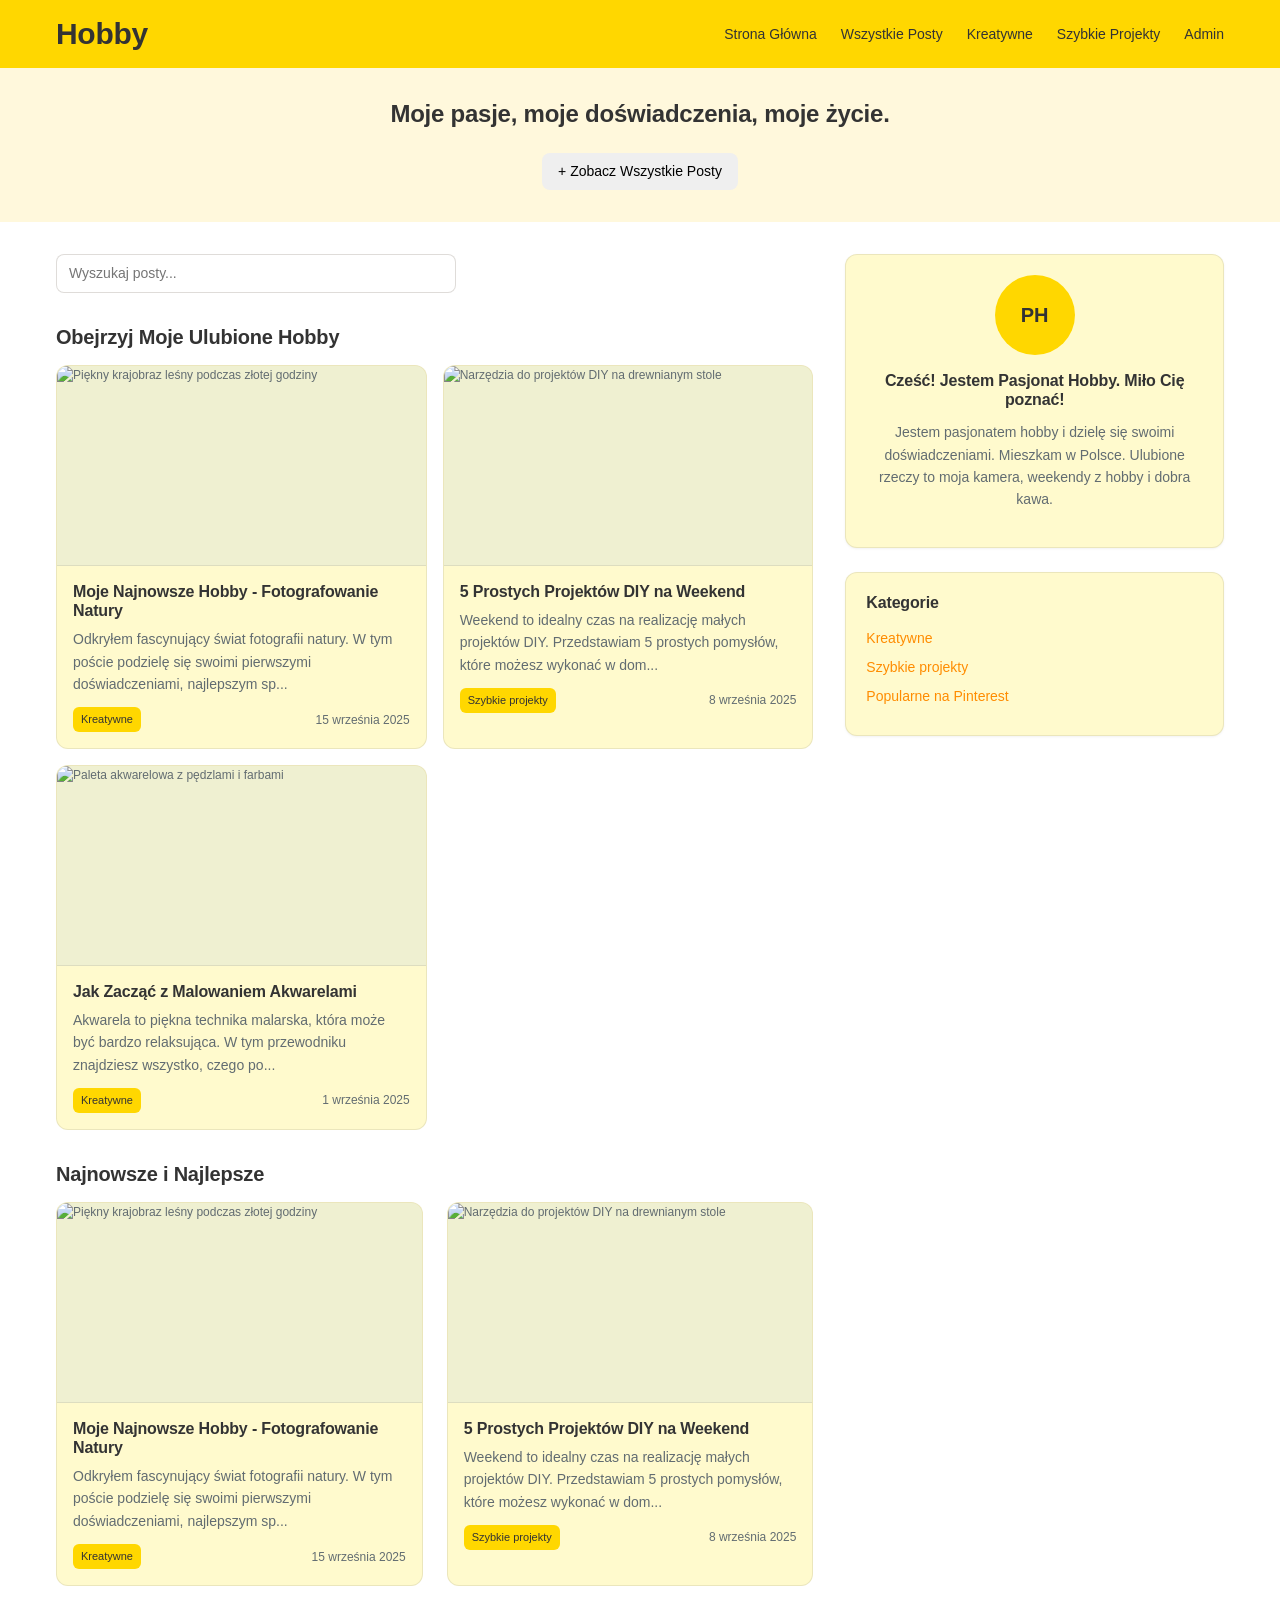
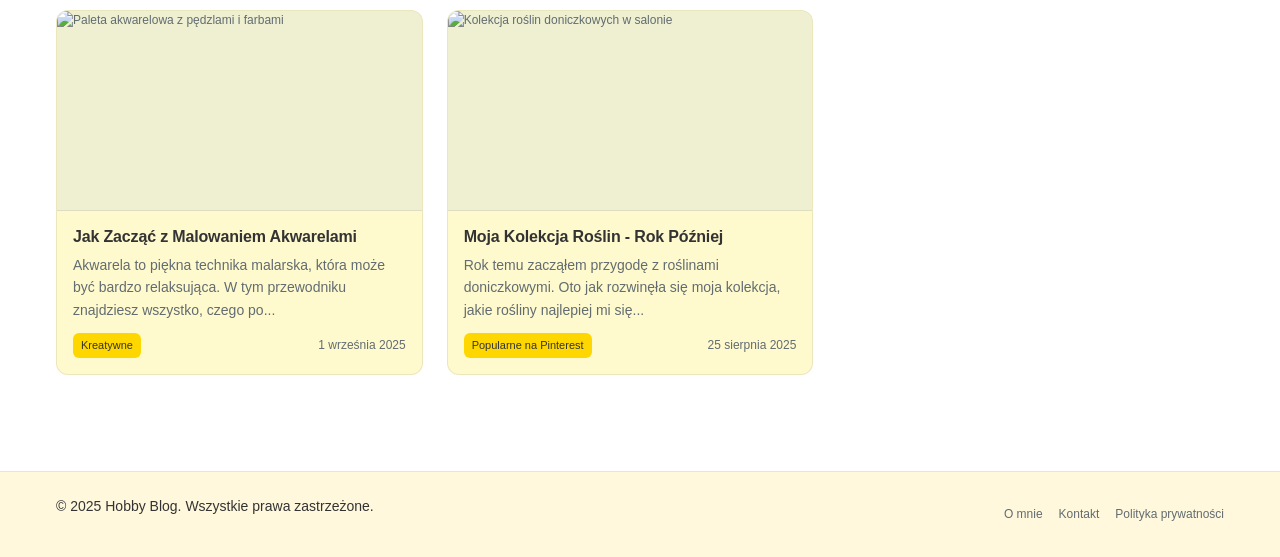
==== commit 430e416f: "3test" ====
--- a/index.html
+++ b/index.html
@@ -125,6 +125,7 @@
             <div class="admin-nav">
                 <button class="btn btn-primary" onclick="showAddPostForm()">Dodaj nowy post</button>
                 <button class="btn btn-outline" onclick="showPostsList()">Lista postów</button>
+                <button class="btn btn-outline" onclick="showImageManager()">Zarządzanie obrazami</button>
             </div>
 
             <!-- Add/Edit Post Form -->
@@ -136,6 +137,52 @@
                         <label for="postTitle">Tytuł:</label>
                         <input type="text" id="postTitle" class="form-control" required>
                     </div>
+                    <div class="form-group">
+                        <label for="postContent">Treść:</label>
+                        <textarea id="postContent" class="form-control" rows="8" required></textarea>
+                    </div>
+                    
+                    <!-- Image Section -->
+                    <div class="form-group">
+                        <label class="form-label">Obraz:</label>
+                        <div class="image-upload-section">
+                            <div class="image-type-selector">
+                                <div class="radio-group">
+                                    <label class="radio-label">
+                                        <input type="radio" name="imageType" value="file" id="imageTypeFile" checked>
+                                        <span class="radio-icon">📁</span>
+                                        Upload z dysku
+                                    </label>
+                                    <label class="radio-label">
+                                        <input type="radio" name="imageType" value="url" id="imageTypeUrl">
+                                        <span class="radio-icon">🔗</span>
+                                        Link do obrazu
+                                    </label>
+                                </div>
+                            </div>
+                            
+                            <div id="fileUploadSection" class="upload-section">
+                                <input type="file" id="imageFile" class="form-control" accept="image/*">
+                                <small class="upload-help">Maksymalny rozmiar: 2MB. Obsługiwane formaty: JPG, PNG, GIF, WebP</small>
+                            </div>
+                            
+                            <div id="urlUploadSection" class="upload-section hidden">
+                                <input type="url" id="imageUrl" class="form-control" placeholder="https://przyklad.pl/obraz.jpg">
+                                <small class="upload-help">Wklej link do obrazu</small>
+                            </div>
+                            
+                            <div id="imagePreview" class="image-preview hidden">
+                                <img id="previewImage" alt="Podgląd obrazu">
+                                <div class="image-actions">
+                                    <button type="button" class="btn btn-sm btn-outline" onclick="removeImage()">Usuń obraz</button>
+                                </div>
+                            </div>
+                            
+                            <div id="imageError" class="error-message hidden"></div>
+                            <div id="imageLoading" class="loading-message hidden">Przetwarzanie obrazu...</div>
+                        </div>
+                    </div>
+
                     <div class="form-group">
                         <label for="postCategory">Kategoria:</label>
                         <select id="postCategory" class="form-control" required>
@@ -146,14 +193,6 @@
                         </select>
                     </div>
                     <div class="form-group">
-                        <label for="postContent">Treść:</label>
-                        <textarea id="postContent" class="form-control" rows="8" required></textarea>
-                    </div>
-                    <div class="form-group">
-                        <label for="postImage">Obraz (nazwa pliku):</label>
-                        <input type="text" id="postImage" class="form-control" placeholder="np. moj-obraz.jpg">
-                    </div>
-                    <div class="form-group">
                         <label for="postDate">Data publikacji:</label>
                         <input type="date" id="postDate" class="form-control" required>
                     </div>
@@ -168,6 +207,25 @@
             <div id="postsList" class="admin-section">
                 <h3>Lista postów</h3>
                 <div id="adminPostsList" class="admin-posts"></div>
+            </div>
+
+            <!-- Image Manager -->
+            <div id="imageManager" class="admin-section hidden">
+                <h3>Zarządzanie obrazami</h3>
+                <div class="image-stats">
+                    <div class="stat-item">
+                        <strong id="totalImages">0</strong>
+                        <span>Obrazy w użyciu</span>
+                    </div>
+                    <div class="stat-item">
+                        <strong id="storageUsed">0 KB</strong>
+                        <span>Wykorzystana przestrzeń</span>
+                    </div>
+                </div>
+                <div class="image-actions-bar">
+                    <button class="btn btn-outline" onclick="cleanupUnusedImages()">Usuń nieużywane obrazy</button>
+                </div>
+                <div id="imagesList" class="images-grid"></div>
             </div>
         </div>
     </div>
--- a/style.css
+++ b/style.css
@@ -1014,13 +1014,31 @@
 .post-image {
   width: 100%;
   height: 200px;
-  background: linear-gradient(135deg, var(--color-yellow-light), var(--color-yellow-lighter));
   display: flex;
   align-items: center;
   justify-content: center;
   font-size: var(--font-size-sm);
   color: var(--color-text-secondary);
   border-bottom: 1px solid var(--color-card-border);
+  background-color: var(--color-bg-1);
+  overflow: hidden;
+}
+
+.post-image img {
+  width: 100%;
+  height: 100%;
+  object-fit: cover;
+}
+
+.post-image-placeholder {
+  background: linear-gradient(135deg, var(--color-yellow-light), var(--color-yellow-lighter));
+  display: flex;
+  align-items: center;
+  justify-content: center;
+  font-size: var(--font-size-sm);
+  color: var(--color-text-secondary);
+  width: 100%;
+  height: 100%;
 }
 
 .post-content {
@@ -1227,6 +1245,11 @@
   width: 100%;
 }
 
+.btn-sm {
+  padding: var(--space-4) var(--space-8);
+  font-size: var(--font-size-sm);
+}
+
 /* Form elements */
 .form-control {
   display: block;
@@ -1260,6 +1283,180 @@
   margin-bottom: var(--space-16);
 }
 
+/* Image Upload Section */
+.image-upload-section {
+  border: 1px solid var(--color-card-border);
+  border-radius: var(--radius-base);
+  padding: var(--space-16);
+  background: var(--color-surface);
+}
+
+.image-type-selector {
+  margin-bottom: var(--space-16);
+}
+
+.radio-group {
+  display: flex;
+  gap: var(--space-16);
+}
+
+.radio-label {
+  display: flex;
+  align-items: center;
+  gap: var(--space-8);
+  cursor: pointer;
+  padding: var(--space-8) var(--space-12);
+  border-radius: var(--radius-base);
+  border: 1px solid var(--color-border);
+  transition: all var(--duration-fast) var(--ease-standard);
+}
+
+.radio-label:hover {
+  background: var(--color-yellow-light);
+}
+
+.radio-label input[type="radio"] {
+  margin: 0;
+}
+
+.radio-label input[type="radio"]:checked + .radio-icon {
+  transform: scale(1.1);
+}
+
+.radio-icon {
+  font-size: var(--font-size-lg);
+  transition: transform var(--duration-fast) var(--ease-standard);
+}
+
+.upload-section {
+  margin-bottom: var(--space-16);
+}
+
+.upload-help {
+  display: block;
+  margin-top: var(--space-4);
+  font-size: var(--font-size-xs);
+  color: var(--color-text-secondary);
+}
+
+.image-preview {
+  margin-top: var(--space-16);
+  border: 1px solid var(--color-card-border);
+  border-radius: var(--radius-base);
+  overflow: hidden;
+  background: var(--color-white);
+}
+
+.image-preview img {
+  width: 100%;
+  max-height: 200px;
+  object-fit: cover;
+  display: block;
+}
+
+.image-actions {
+  padding: var(--space-8);
+  background: var(--color-surface);
+  text-align: center;
+}
+
+.error-message {
+  color: var(--color-error);
+  font-size: var(--font-size-sm);
+  margin-top: var(--space-8);
+  padding: var(--space-8);
+  background: rgba(var(--color-red-500-rgb), 0.1);
+  border: 1px solid rgba(var(--color-red-500-rgb), 0.2);
+  border-radius: var(--radius-base);
+}
+
+.loading-message {
+  color: var(--color-info);
+  font-size: var(--font-size-sm);
+  margin-top: var(--space-8);
+  padding: var(--space-8);
+  background: var(--color-bg-8);
+  border: 1px solid var(--color-border);
+  border-radius: var(--radius-base);
+  text-align: center;
+}
+
+/* Image Manager */
+.image-stats {
+  display: grid;
+  grid-template-columns: repeat(auto-fit, minmax(150px, 1fr));
+  gap: var(--space-16);
+  margin-bottom: var(--space-24);
+}
+
+.stat-item {
+  text-align: center;
+  padding: var(--space-16);
+  background: var(--color-bg-3);
+  border-radius: var(--radius-base);
+  border: 1px solid var(--color-card-border);
+}
+
+.stat-item strong {
+  display: block;
+  font-size: var(--font-size-2xl);
+  font-weight: var(--font-weight-bold);
+  color: var(--color-text-dark);
+  margin-bottom: var(--space-4);
+}
+
+.stat-item span {
+  color: var(--color-text-secondary);
+  font-size: var(--font-size-sm);
+}
+
+.image-actions-bar {
+  margin-bottom: var(--space-24);
+  text-align: center;
+}
+
+.images-grid {
+  display: grid;
+  grid-template-columns: repeat(auto-fit, minmax(150px, 1fr));
+  gap: var(--space-16);
+}
+
+.image-item {
+  background: var(--color-white);
+  border: 1px solid var(--color-card-border);
+  border-radius: var(--radius-base);
+  overflow: hidden;
+  transition: transform var(--duration-fast) var(--ease-standard);
+}
+
+.image-item:hover {
+  transform: translateY(-2px);
+  box-shadow: var(--shadow-md);
+}
+
+.image-item img {
+  width: 100%;
+  height: 100px;
+  object-fit: cover;
+}
+
+.image-item-info {
+  padding: var(--space-8);
+}
+
+.image-item-info p {
+  margin: 0;
+  font-size: var(--font-size-xs);
+  color: var(--color-text-secondary);
+  margin-bottom: var(--space-4);
+}
+
+.image-item-info small {
+  display: block;
+  font-size: var(--font-size-xs);
+  color: var(--color-text-secondary);
+}
+
 /* Admin Styles */
 .admin-view {
   min-height: 100vh;
@@ -1360,11 +1557,6 @@
 .admin-post-actions {
   display: flex;
   gap: var(--space-8);
-}
-
-.btn-sm {
-  padding: var(--space-4) var(--space-8);
-  font-size: var(--font-size-sm);
 }
 
 /* Modal */
@@ -1465,4 +1657,16 @@
     align-items: flex-start;
     gap: var(--space-12);
   }
+  
+  .radio-group {
+    flex-direction: column;
+  }
+  
+  .image-stats {
+    grid-template-columns: 1fr;
+  }
+  
+  .images-grid {
+    grid-template-columns: repeat(auto-fit, minmax(120px, 1fr));
+  }
 }
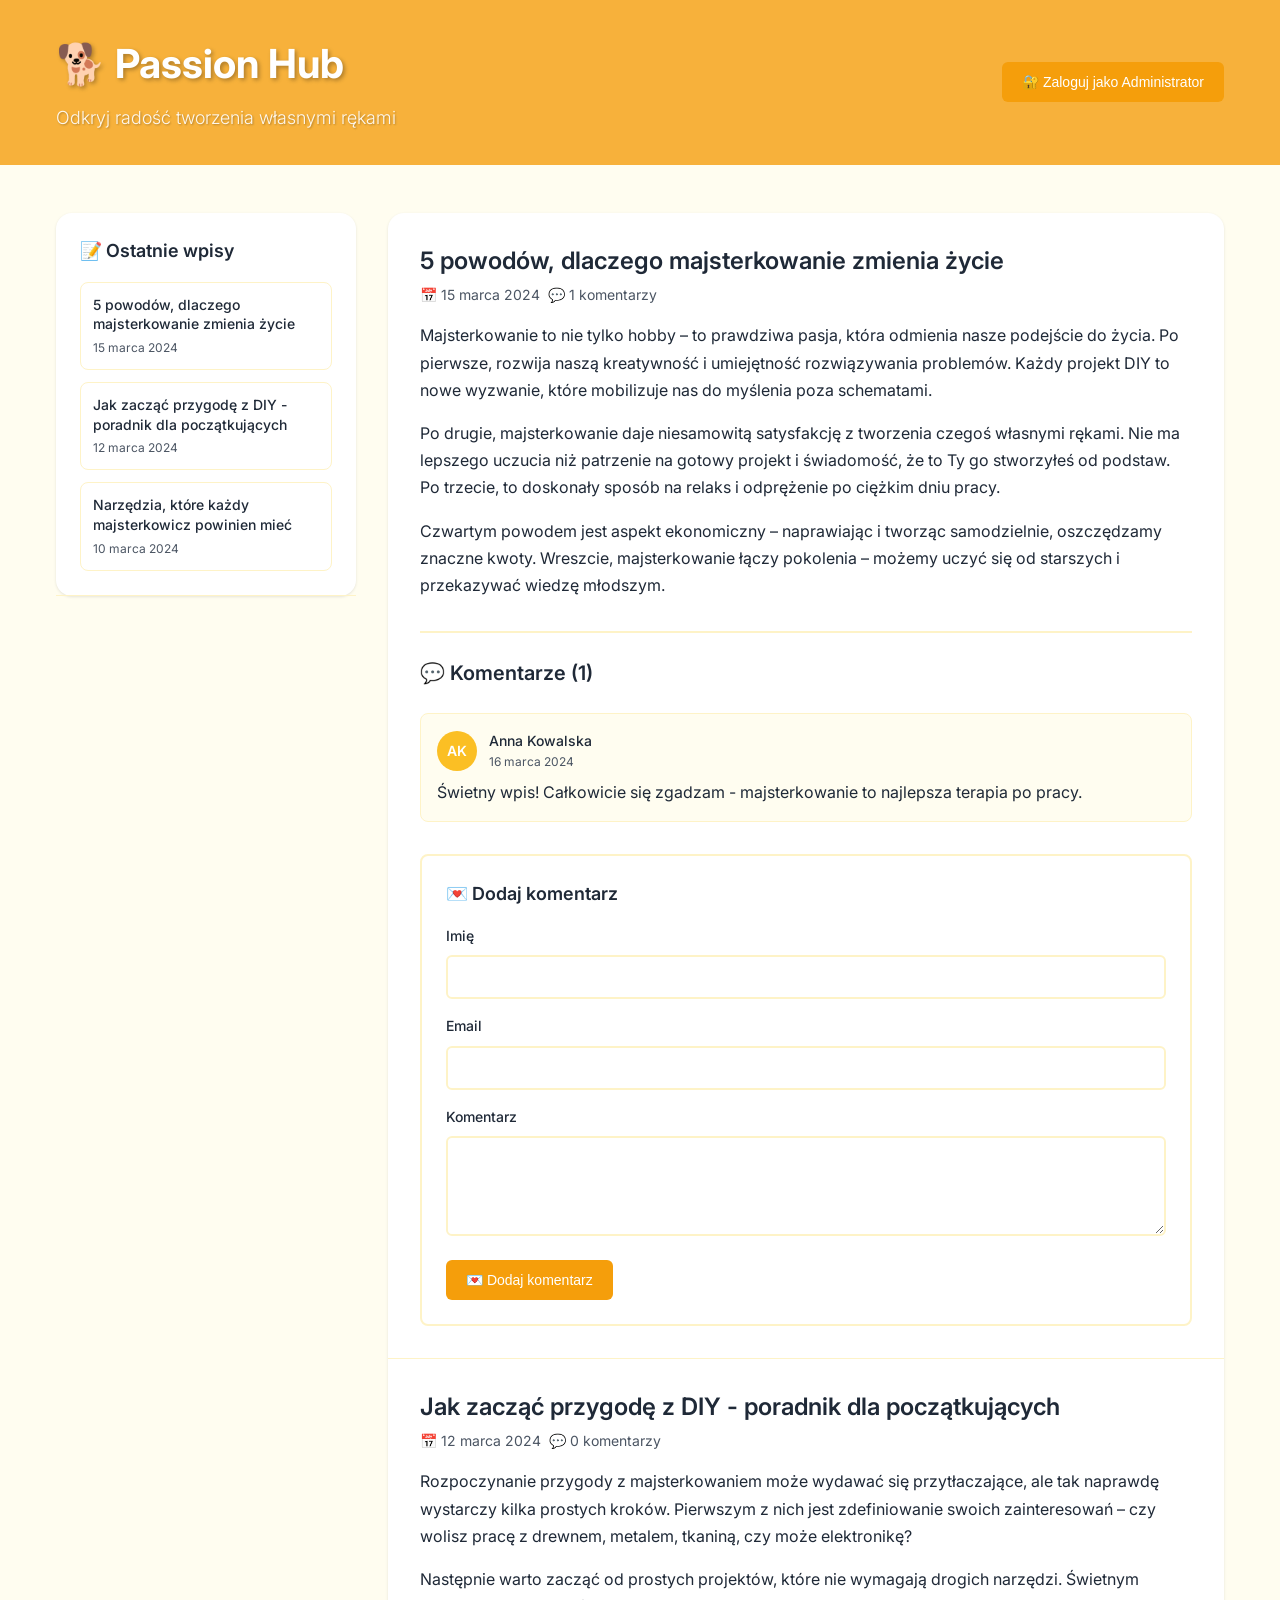
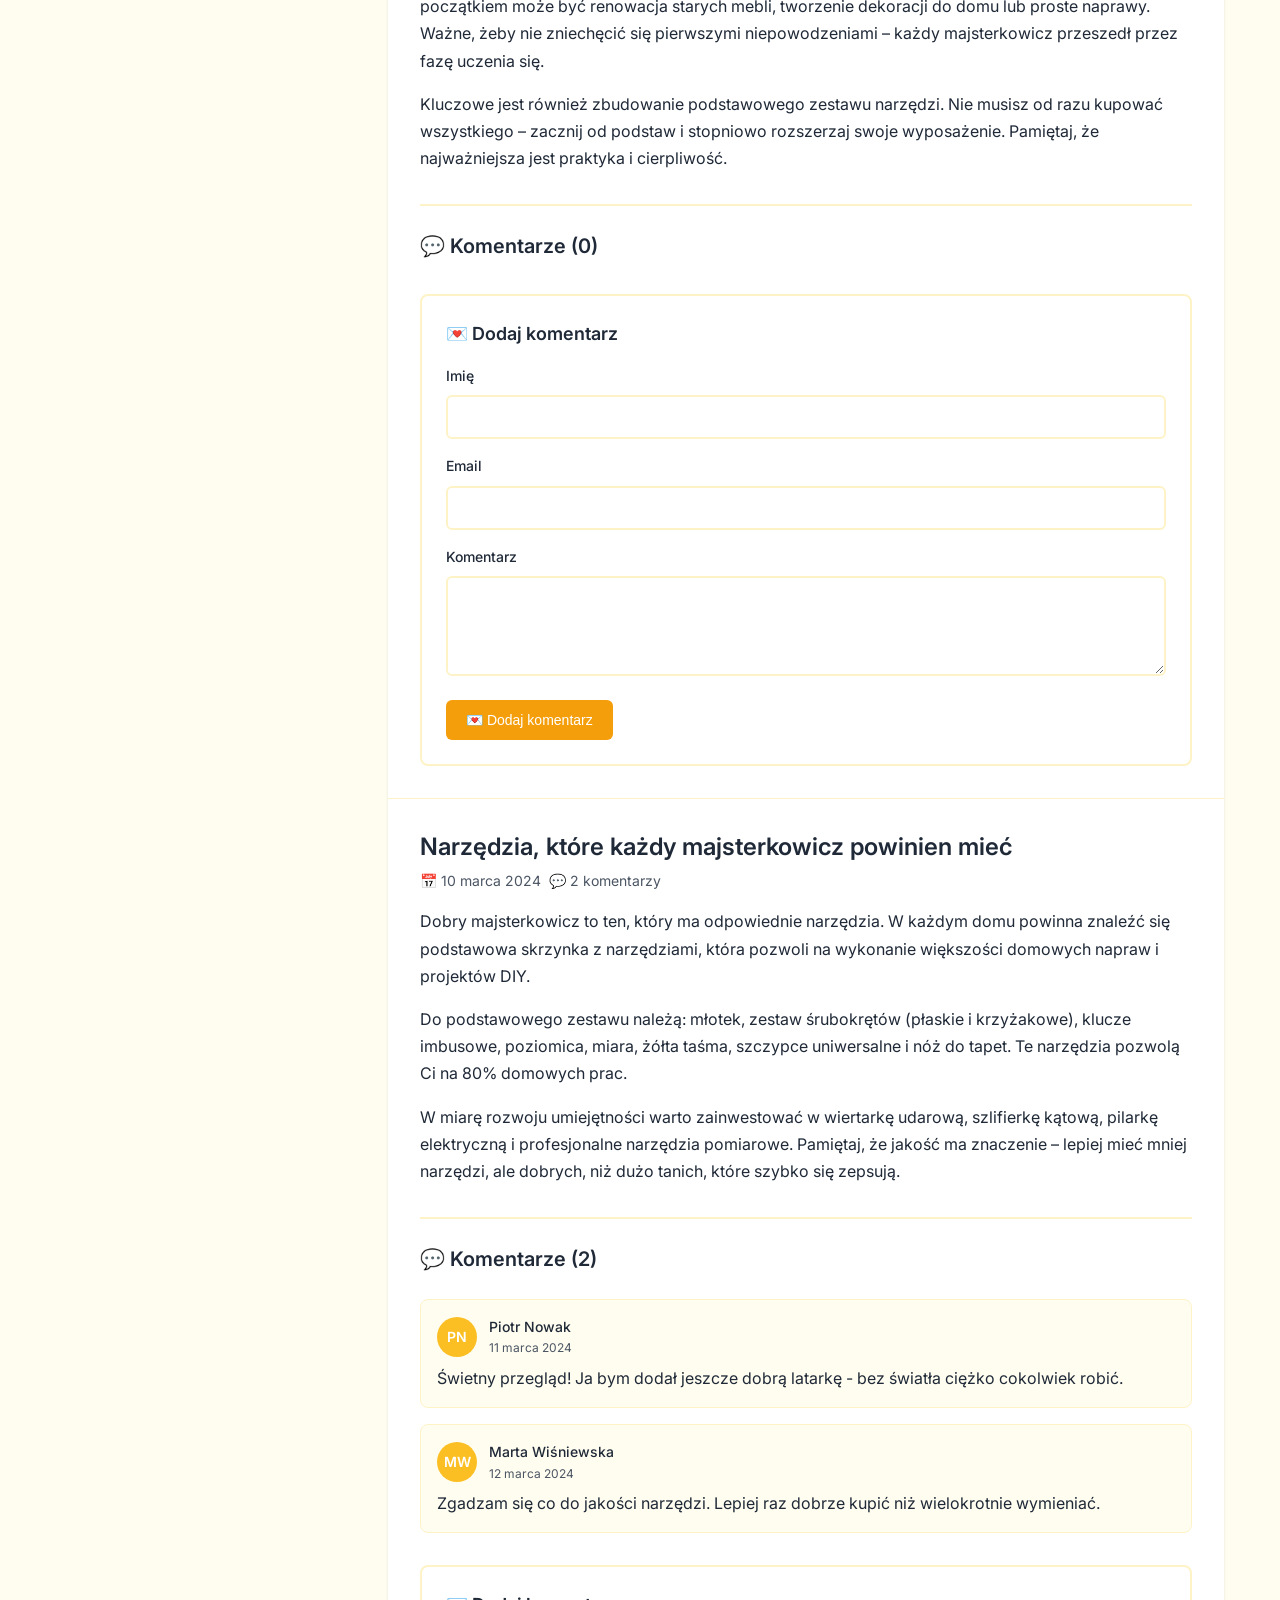
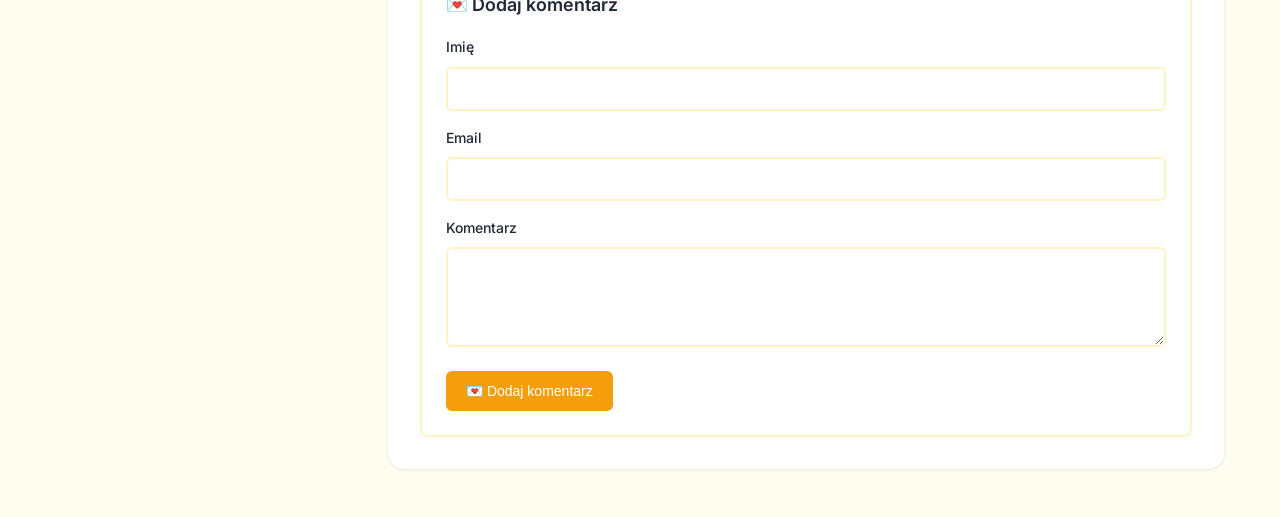
==== commit 1e592f72: "3test" ====
--- a/index.html
+++ b/index.html
@@ -3,240 +3,182 @@
 <head>
     <meta charset="UTF-8">
     <meta name="viewport" content="width=device-width, initial-scale=1.0">
-    <title>Hobby - Moje pasje, moje życie</title>
+    <title>Passion Hub - Blog o Hobby</title>
     <link rel="stylesheet" href="style.css">
+    <meta name="description" content="Blog o hobby, majsterkowaniu i DIY. Odkryj radość tworzenia własnymi rękami.">
+    <link rel="preconnect" href="https://fonts.googleapis.com">
+    <link rel="preconnect" href="https://fonts.gstatic.com" crossorigin>
+    <link href="https://fonts.googleapis.com/css2?family=Inter:wght@300;400;500;600;700&display=swap" rel="stylesheet">
 </head>
 <body>
-    <!-- Main Blog View -->
-    <div id="blogView" class="view active">
-        <!-- Header -->
-        <header class="header">
-            <div class="container">
-                <h1 class="logo">Hobby</h1>
-                <nav class="nav">
-                    <a href="#" class="nav-link">Strona Główna</a>
-                    <a href="#" class="nav-link" onclick="showCategory('all')">Wszystkie Posty</a>
-                    <a href="#" class="nav-link" onclick="showCategory('Kreatywne')">Kreatywne</a>
-                    <a href="#" class="nav-link" onclick="showCategory('Szybkie projekty')">Szybkie Projekty</a>
-                    <a href="#" class="nav-link" onclick="showAdminLogin()">Admin</a>
-                </nav>
-            </div>
-        </header>
-
-        <!-- Hero Section -->
-        <section class="hero">
-            <div class="container">
-                <h2 class="hero-title">Moje pasje, moje doświadczenia, moje życie.</h2>
-                <button class="btn btn-primary" onclick="showCategory('all')">+ Zobacz Wszystkie Posty</button>
-            </div>
-        </section>
-
-        <!-- Main Content -->
-        <main class="main">
-            <div class="container">
-                <div class="content-wrapper">
-                    <!-- Left Content -->
-                    <div class="content">
-                        <!-- Search Bar -->
-                        <div class="search-section">
-                            <input type="text" id="searchInput" placeholder="Wyszukaj posty..." class="form-control search-input">
-                        </div>
-
-                        <!-- Featured Section -->
-                        <section class="section">
-                            <h3 class="section-title">Obejrzyj Moje Ulubione Hobby</h3>
-                            <div id="featuredPosts" class="featured-posts"></div>
-                        </section>
-
-                        <!-- Latest Posts -->
-                        <section class="section">
-                            <h3 class="section-title">Najnowsze i Najlepsze</h3>
-                            <div id="latestPosts" class="post-grid"></div>
-                        </section>
+    <!-- Header with cute dogs background -->
+    <header class="header">
+        <div class="container">
+            <div class="header__content">
+                <div class="header__logo">
+                    <h1>🐕 Passion Hub</h1>
+                    <p class="header__subtitle">Odkryj radość tworzenia własnymi rękami</p>
+                </div>
+                <div class="header__auth">
+                    <button class="btn btn--primary" id="loginBtn">
+                        🔐 Zaloguj jako Administrator
+                    </button>
+                    <div class="admin-status hidden" id="adminStatus">
+                        <span class="admin-welcome">Witaj, Admin! 👋</span>
+                        <button class="btn btn--secondary" id="logoutBtn">Wyloguj</button>
                     </div>
-
-                    <!-- Sidebar -->
-                    <aside class="sidebar">
-                        <div class="card author-card">
-                            <div class="author-avatar">
-                                <div class="avatar-placeholder">PH</div>
-                            </div>
-                            <h4>Cześć! Jestem Pasjonat Hobby. Miło Cię poznać!</h4>
-                            <p>Jestem pasjonatem hobby i dzielę się swoimi doświadczeniami. Mieszkam w Polsce. Ulubione rzeczy to moja kamera, weekendy z hobby i dobra kawa.</p>
-                        </div>
-
-                        <div class="card categories-card">
-                            <h4>Kategorie</h4>
-                            <ul class="category-list">
-                                <li><a href="#" onclick="showCategory('Kreatywne')">Kreatywne</a></li>
-                                <li><a href="#" onclick="showCategory('Szybkie projekty')">Szybkie projekty</a></li>
-                                <li><a href="#" onclick="showCategory('Popularne na Pinterest')">Popularne na Pinterest</a></li>
-                            </ul>
-                        </div>
-                    </aside>
                 </div>
             </div>
-        </main>
+        </div>
+    </header>
 
-        <!-- Footer -->
-        <footer class="footer">
-            <div class="container">
-                <p>&copy; 2025 Hobby Blog. Wszystkie prawa zastrzeżone.</p>
-                <div class="footer-links">
-                    <a href="#">O mnie</a>
-                    <a href="#">Kontakt</a>
-                    <a href="#">Polityka prywatności</a>
+    <!-- Admin Panel (tylko dla zalogowanego admina) -->
+    <div class="admin-panel hidden" id="adminPanel">
+        <div class="container">
+            <div class="admin-panel__content">
+                <h2 class="admin-panel__title">⚙️ Panel Administracyjny</h2>
+                <div class="admin-panel__grid">
+                    <div class="admin-card">
+                        <h3>📧 Ustawienia Bloga</h3>
+                        <form class="admin-settings-form" id="adminSettingsForm">
+                            <div class="form-group">
+                                <label for="adminLogin" class="form-label">Login administratora</label>
+                                <input type="text" id="adminLogin" class="form-control" required>
+                            </div>
+                            <div class="form-group">
+                                <label for="adminPassword" class="form-label">Hasło administratora</label>
+                                <input type="password" id="adminPassword" class="form-control" required>
+                            </div>
+                            <div class="form-group">
+                                <label for="adminEmail" class="form-label">Email dla powiadomień</label>
+                                <input type="email" id="adminEmail" class="form-control" required>
+                            </div>
+                            <button type="submit" class="btn btn--admin">💾 Zapisz ustawienia</button>
+                        </form>
+                    </div>
+                    <div class="admin-card">
+                        <h3>📊 Statystyki</h3>
+                        <div class="stats-grid">
+                            <div class="stat-item">
+                                <span class="stat-number" id="postsCount">0</span>
+                                <span class="stat-label">Wpisów</span>
+                            </div>
+                            <div class="stat-item">
+                                <span class="stat-number" id="commentsCount">0</span>
+                                <span class="stat-label">Komentarzy</span>
+                            </div>
+                        </div>
+                    </div>
                 </div>
-            </div>
-        </footer>
-    </div>
-
-    <!-- Admin Login View -->
-    <div id="adminLoginView" class="view admin-view">
-        <div class="admin-container">
-            <div class="login-form">
-                <h2>Panel Administracyjny</h2>
-                <form id="loginForm">
-                    <div class="form-group">
-                        <label for="username">Login:</label>
-                        <input type="text" id="username" class="form-control" required>
-                    </div>
-                    <div class="form-group">
-                        <label for="password">Hasło:</label>
-                        <input type="password" id="password" class="form-control" required>
-                    </div>
-                    <button type="submit" class="btn btn-primary btn-full-width">Zaloguj się</button>
-                </form>
-                <button class="btn btn-secondary btn-full-width" onclick="showBlogView()">Powrót do strony głównej</button>
             </div>
         </div>
     </div>
 
-    <!-- Admin Panel View -->
-    <div id="adminPanelView" class="view admin-view">
-        <div class="admin-header">
-            <div class="container">
-                <h1>Panel Administracyjny</h1>
-                <button class="btn btn-secondary" onclick="logout()">Wyloguj</button>
+    <!-- Main Content -->
+    <main class="main-content">
+        <div class="container">
+            <div class="content-grid">
+                <!-- Sidebar -->
+                <aside class="sidebar">
+                    <div class="sidebar__section">
+                        <h3>📝 Ostatnie wpisy</h3>
+                        <div class="recent-posts" id="recentPosts">
+                            <!-- Recent posts will be inserted here -->
+                        </div>
+                    </div>
+                    <!-- Admin Actions (tylko dla zalogowanego admina) -->
+                    <div class="sidebar__section admin-only hidden" id="adminActions">
+                        <h3>⚙️ Zarządzanie</h3>
+                        <button class="btn btn--admin btn--full" id="addPostBtn">
+                            ➕ Dodaj nowy wpis
+                        </button>
+                    </div>
+                </aside>
+
+                <!-- Posts Area -->
+                <div class="posts-area">
+                    <div class="posts-container" id="postsContainer">
+                        <!-- Posts will be inserted here -->
+                    </div>
+                </div>
             </div>
         </div>
-        
-        <div class="admin-container">
-            <div class="admin-nav">
-                <button class="btn btn-primary" onclick="showAddPostForm()">Dodaj nowy post</button>
-                <button class="btn btn-outline" onclick="showPostsList()">Lista postów</button>
-                <button class="btn btn-outline" onclick="showImageManager()">Zarządzanie obrazami</button>
+    </main>
+
+    <!-- Login Modal -->
+    <div class="modal hidden" id="loginModal">
+        <div class="modal__overlay" id="loginOverlay"></div>
+        <div class="modal__content">
+            <div class="modal__header">
+                <h2>🔐 Logowanie Administratora</h2>
+                <button class="modal__close" id="loginClose">×</button>
             </div>
+            <form class="modal__body" id="loginForm">
+                <div class="form-group">
+                    <label for="loginUsername" class="form-label">Login</label>
+                    <input type="text" id="loginUsername" class="form-control" required>
+                </div>
+                <div class="form-group">
+                    <label for="loginPassword" class="form-label">Hasło</label>
+                    <input type="password" id="loginPassword" class="form-control" required>
+                </div>
+                <div class="modal__footer">
+                    <button type="button" class="btn btn--secondary" id="loginCancel">Anuluj</button>
+                    <button type="submit" class="btn btn--primary">🚀 Zaloguj</button>
+                </div>
+            </form>
+        </div>
+    </div>
 
-            <!-- Add/Edit Post Form -->
-            <div id="postForm" class="admin-section hidden">
-                <h3 id="formTitle">Dodaj nowy post</h3>
-                <form id="addEditPostForm">
-                    <input type="hidden" id="editPostId">
-                    <div class="form-group">
-                        <label for="postTitle">Tytuł:</label>
-                        <input type="text" id="postTitle" class="form-control" required>
-                    </div>
-                    <div class="form-group">
-                        <label for="postContent">Treść:</label>
-                        <textarea id="postContent" class="form-control" rows="8" required></textarea>
-                    </div>
-                    
-                    <!-- Image Section -->
-                    <div class="form-group">
-                        <label class="form-label">Obraz:</label>
-                        <div class="image-upload-section">
-                            <div class="image-type-selector">
-                                <div class="radio-group">
-                                    <label class="radio-label">
-                                        <input type="radio" name="imageType" value="file" id="imageTypeFile" checked>
-                                        <span class="radio-icon">📁</span>
-                                        Upload z dysku
-                                    </label>
-                                    <label class="radio-label">
-                                        <input type="radio" name="imageType" value="url" id="imageTypeUrl">
-                                        <span class="radio-icon">🔗</span>
-                                        Link do obrazu
-                                    </label>
-                                </div>
-                            </div>
-                            
-                            <div id="fileUploadSection" class="upload-section">
-                                <input type="file" id="imageFile" class="form-control" accept="image/*">
-                                <small class="upload-help">Maksymalny rozmiar: 2MB. Obsługiwane formaty: JPG, PNG, GIF, WebP</small>
-                            </div>
-                            
-                            <div id="urlUploadSection" class="upload-section hidden">
-                                <input type="url" id="imageUrl" class="form-control" placeholder="https://przyklad.pl/obraz.jpg">
-                                <small class="upload-help">Wklej link do obrazu</small>
-                            </div>
-                            
-                            <div id="imagePreview" class="image-preview hidden">
-                                <img id="previewImage" alt="Podgląd obrazu">
-                                <div class="image-actions">
-                                    <button type="button" class="btn btn-sm btn-outline" onclick="removeImage()">Usuń obraz</button>
-                                </div>
-                            </div>
-                            
-                            <div id="imageError" class="error-message hidden"></div>
-                            <div id="imageLoading" class="loading-message hidden">Przetwarzanie obrazu...</div>
-                        </div>
-                    </div>
+    <!-- Add/Edit Post Modal -->
+    <div class="modal hidden" id="postModal">
+        <div class="modal__overlay" id="modalOverlay"></div>
+        <div class="modal__content modal--large">
+            <div class="modal__header">
+                <h2 id="modalTitle">📝 Dodaj nowy wpis</h2>
+                <button class="modal__close" id="modalClose">×</button>
+            </div>
+            <form class="modal__body" id="postForm">
+                <div class="form-group">
+                    <label for="postTitle" class="form-label">Tytuł wpisu</label>
+                    <input type="text" id="postTitle" class="form-control" required>
+                </div>
+                <div class="form-group">
+                    <label for="postImage" class="form-label">URL zdjęcia</label>
+                    <input type="url" id="postImage" class="form-control" placeholder="https://example.com/image.jpg">
+                </div>
+                <div class="form-group">
+                    <label for="postContent" class="form-label">Treść wpisu</label>
+                    <textarea id="postContent" class="form-control" rows="8" required></textarea>
+                </div>
+                <div class="modal__footer">
+                    <button type="button" class="btn btn--secondary" id="postCancel">Anuluj</button>
+                    <button type="submit" class="btn btn--primary">💾 Zapisz wpis</button>
+                </div>
+            </form>
+        </div>
+    </div>
 
-                    <div class="form-group">
-                        <label for="postCategory">Kategoria:</label>
-                        <select id="postCategory" class="form-control" required>
-                            <option value="">Wybierz kategorię</option>
-                            <option value="Kreatywne">Kreatywne</option>
-                            <option value="Szybkie projekty">Szybkie projekty</option>
-                            <option value="Popularne na Pinterest">Popularne na Pinterest</option>
-                        </select>
-                    </div>
-                    <div class="form-group">
-                        <label for="postDate">Data publikacji:</label>
-                        <input type="date" id="postDate" class="form-control" required>
-                    </div>
-                    <div class="form-actions">
-                        <button type="submit" class="btn btn-primary">Zapisz post</button>
-                        <button type="button" class="btn btn-secondary" onclick="cancelPostForm()">Anuluj</button>
-                    </div>
-                </form>
+    <!-- Delete Confirmation Modal -->
+    <div class="modal hidden" id="deleteModal">
+        <div class="modal__overlay" id="deleteOverlay"></div>
+        <div class="modal__content">
+            <div class="modal__header">
+                <h2>🗑️ Potwierdzenie usunięcia</h2>
+                <button class="modal__close" id="deleteClose">×</button>
             </div>
-
-            <!-- Posts List -->
-            <div id="postsList" class="admin-section">
-                <h3>Lista postów</h3>
-                <div id="adminPostsList" class="admin-posts"></div>
+            <div class="modal__body">
+                <p>Czy na pewno chcesz usunąć ten wpis? Ta operacja jest nieodwracalna.</p>
             </div>
-
-            <!-- Image Manager -->
-            <div id="imageManager" class="admin-section hidden">
-                <h3>Zarządzanie obrazami</h3>
-                <div class="image-stats">
-                    <div class="stat-item">
-                        <strong id="totalImages">0</strong>
-                        <span>Obrazy w użyciu</span>
-                    </div>
-                    <div class="stat-item">
-                        <strong id="storageUsed">0 KB</strong>
-                        <span>Wykorzystana przestrzeń</span>
-                    </div>
-                </div>
-                <div class="image-actions-bar">
-                    <button class="btn btn-outline" onclick="cleanupUnusedImages()">Usuń nieużywane obrazy</button>
-                </div>
-                <div id="imagesList" class="images-grid"></div>
+            <div class="modal__footer">
+                <button type="button" class="btn btn--secondary" id="deleteCancel">Anuluj</button>
+                <button type="button" class="btn btn--danger" id="deleteConfirm">🗑️ Usuń wpis</button>
             </div>
         </div>
     </div>
 
-    <!-- Post Detail Modal -->
-    <div id="postModal" class="modal hidden">
-        <div class="modal-content">
-            <span class="modal-close" onclick="closePostModal()">&times;</span>
-            <div id="postModalContent"></div>
-        </div>
-    </div>
+    <!-- Toast Container -->
+    <div class="toast-container" id="toastContainer"></div>
 
     <script src="app.js"></script>
 </body>
--- a/style.css
+++ b/style.css
@@ -1,1186 +1,427 @@
 :root {
-  /* Primitive Color Tokens */
-  --color-white: rgba(255, 255, 255, 1);
-  --color-black: rgba(0, 0, 0, 1);
-  --color-cream-50: rgba(252, 252, 249, 1);
-  --color-cream-100: rgba(255, 255, 253, 1);
-  --color-gray-200: rgba(245, 245, 245, 1);
-  --color-gray-300: rgba(167, 169, 169, 1);
-  --color-gray-400: rgba(119, 124, 124, 1);
-  --color-slate-500: rgba(98, 108, 113, 1);
-  --color-brown-600: rgba(94, 82, 64, 1);
-  --color-charcoal-700: rgba(31, 33, 33, 1);
-  --color-charcoal-800: rgba(38, 40, 40, 1);
-  --color-slate-900: rgba(19, 52, 59, 1);
-  --color-teal-300: rgba(50, 184, 198, 1);
-  --color-teal-400: rgba(45, 166, 178, 1);
-  --color-teal-500: rgba(33, 128, 141, 1);
-  --color-teal-600: rgba(29, 116, 128, 1);
-  --color-teal-700: rgba(26, 104, 115, 1);
-  --color-teal-800: rgba(41, 150, 161, 1);
-  --color-red-400: rgba(255, 84, 89, 1);
-  --color-red-500: rgba(192, 21, 47, 1);
-  --color-orange-400: rgba(230, 129, 97, 1);
-  --color-orange-500: rgba(168, 75, 47, 1);
-
-  /* RGB versions for opacity control */
-  --color-brown-600-rgb: 94, 82, 64;
-  --color-teal-500-rgb: 33, 128, 141;
-  --color-slate-900-rgb: 19, 52, 59;
-  --color-slate-500-rgb: 98, 108, 113;
-  --color-red-500-rgb: 192, 21, 47;
-  --color-red-400-rgb: 255, 84, 89;
-  --color-orange-500-rgb: 168, 75, 47;
-  --color-orange-400-rgb: 230, 129, 97;
-
-  /* Background color tokens (Light Mode) */
-  --color-bg-1: rgba(59, 130, 246, 0.08); /* Light blue */
-  --color-bg-2: rgba(245, 158, 11, 0.08); /* Light yellow */
-  --color-bg-3: rgba(34, 197, 94, 0.08); /* Light green */
-  --color-bg-4: rgba(239, 68, 68, 0.08); /* Light red */
-  --color-bg-5: rgba(147, 51, 234, 0.08); /* Light purple */
-  --color-bg-6: rgba(249, 115, 22, 0.08); /* Light orange */
-  --color-bg-7: rgba(236, 72, 153, 0.08); /* Light pink */
-  --color-bg-8: rgba(6, 182, 212, 0.08); /* Light cyan */
-
-  /* Semantic Color Tokens (Light Mode) */
-  --color-background: var(--color-cream-50);
-  --color-surface: var(--color-cream-100);
-  --color-text: var(--color-slate-900);
-  --color-text-secondary: var(--color-slate-500);
-  --color-primary: var(--color-teal-500);
-  --color-primary-hover: var(--color-teal-600);
-  --color-primary-active: var(--color-teal-700);
-  --color-secondary: rgba(var(--color-brown-600-rgb), 0.12);
-  --color-secondary-hover: rgba(var(--color-brown-600-rgb), 0.2);
-  --color-secondary-active: rgba(var(--color-brown-600-rgb), 0.25);
-  --color-border: rgba(var(--color-brown-600-rgb), 0.2);
-  --color-btn-primary-text: var(--color-cream-50);
-  --color-card-border: rgba(var(--color-brown-600-rgb), 0.12);
-  --color-card-border-inner: rgba(var(--color-brown-600-rgb), 0.12);
-  --color-error: var(--color-red-500);
-  --color-success: var(--color-teal-500);
-  --color-warning: var(--color-orange-500);
-  --color-info: var(--color-slate-500);
-  --color-focus-ring: rgba(var(--color-teal-500-rgb), 0.4);
-  --color-select-caret: rgba(var(--color-slate-900-rgb), 0.8);
-
-  /* Common style patterns */
-  --focus-ring: 0 0 0 3px var(--color-focus-ring);
-  --focus-outline: 2px solid var(--color-primary);
-  --status-bg-opacity: 0.15;
-  --status-border-opacity: 0.25;
-  --select-caret-light: url("data:image/svg+xml,%3Csvg xmlns='http://www.w3.org/2000/svg' width='16' height='16' viewBox='0 0 24 24' fill='none' stroke='%23134252' stroke-width='2' stroke-linecap='round' stroke-linejoin='round'%3E%3Cpolyline points='6 9 12 15 18 9'%3E%3C/polyline%3E%3C/svg%3E");
-  --select-caret-dark: url("data:image/svg+xml,%3Csvg xmlns='http://www.w3.org/2000/svg' width='16' height='16' viewBox='0 0 24 24' fill='none' stroke='%23f5f5f5' stroke-width='2' stroke-linecap='round' stroke-linejoin='round'%3E%3Cpolyline points='6 9 12 15 18 9'%3E%3C/polyline%3E%3C/svg%3E");
-
-  /* RGB versions for opacity control */
-  --color-success-rgb: 33, 128, 141;
-  --color-error-rgb: 192, 21, 47;
-  --color-warning-rgb: 168, 75, 47;
-  --color-info-rgb: 98, 108, 113;
+  /* Yellow Color Palette */
+  --color-white: #ffffff;
+  --color-yellow-50: #fffdf0;
+  --color-yellow-100: #fffacd;  
+  --color-yellow-200: #fef3c7;
+  --color-yellow-300: #fed7aa;
+  --color-yellow-400: #fbbf24;
+  --color-yellow-500: #f59e0b;
+  --color-yellow-600: #d97706;
+  --color-orange-500: #fb923c;
+  --color-gray-50: #f9fafb;
+  --color-gray-100: #f3f4f6;
+  --color-gray-200: #e5e7eb;
+  --color-gray-300: #d1d5db;
+  --color-gray-400: #9ca3af;
+  --color-gray-500: #6b7280;
+  --color-gray-600: #4b5563;
+  --color-gray-700: #374151;
+  --color-gray-800: #1f2937;
+  --color-gray-900: #111827;
+  --color-red-500: #ef4444;
+  --color-red-600: #dc2626;
+  --color-green-500: #10b981;
+  --color-green-600: #059669;
 
   /* Typography */
-  --font-family-base: "FKGroteskNeue", "Geist", "Inter", -apple-system,
-    BlinkMacSystemFont, "Segoe UI", Roboto, sans-serif;
-  --font-family-mono: "Berkeley Mono", ui-monospace, SFMono-Regular, Menlo,
-    Monaco, Consolas, monospace;
-  --font-size-xs: 11px;
-  --font-size-sm: 12px;
-  --font-size-base: 14px;
-  --font-size-md: 14px;
-  --font-size-lg: 16px;
-  --font-size-xl: 18px;
-  --font-size-2xl: 20px;
-  --font-size-3xl: 24px;
-  --font-size-4xl: 30px;
-  --font-weight-normal: 400;
-  --font-weight-medium: 500;
-  --font-weight-semibold: 550;
-  --font-weight-bold: 600;
-  --line-height-tight: 1.2;
-  --line-height-normal: 1.5;
-  --letter-spacing-tight: -0.01em;
+  --font-family: 'Inter', -apple-system, BlinkMacSystemFont, 'Segoe UI', Roboto, sans-serif;
 
   /* Spacing */
-  --space-0: 0;
-  --space-1: 1px;
-  --space-2: 2px;
-  --space-4: 4px;
-  --space-6: 6px;
-  --space-8: 8px;
-  --space-10: 10px;
-  --space-12: 12px;
-  --space-16: 16px;
-  --space-20: 20px;
-  --space-24: 24px;
-  --space-32: 32px;
-
-  /* Border Radius */
-  --radius-sm: 6px;
-  --radius-base: 8px;
-  --radius-md: 10px;
-  --radius-lg: 12px;
-  --radius-full: 9999px;
-
-  /* Shadows */
-  --shadow-xs: 0 1px 2px rgba(0, 0, 0, 0.02);
-  --shadow-sm: 0 1px 3px rgba(0, 0, 0, 0.04), 0 1px 2px rgba(0, 0, 0, 0.02);
-  --shadow-md: 0 4px 6px -1px rgba(0, 0, 0, 0.04),
-    0 2px 4px -1px rgba(0, 0, 0, 0.02);
-  --shadow-lg: 0 10px 15px -3px rgba(0, 0, 0, 0.04),
-    0 4px 6px -2px rgba(0, 0, 0, 0.02);
-  --shadow-inset-sm: inset 0 1px 0 rgba(255, 255, 255, 0.15),
-    inset 0 -1px 0 rgba(0, 0, 0, 0.03);
-
-  /* Animation */
-  --duration-fast: 150ms;
-  --duration-normal: 250ms;
-  --ease-standard: cubic-bezier(0.16, 1, 0.3, 1);
-
-  /* Layout */
-  --container-sm: 640px;
-  --container-md: 768px;
-  --container-lg: 1024px;
-  --container-xl: 1280px;
-}
-
-/* Dark mode colors */
-@media (prefers-color-scheme: dark) {
-  :root {
-    /* RGB versions for opacity control (Dark Mode) */
-    --color-gray-400-rgb: 119, 124, 124;
-    --color-teal-300-rgb: 50, 184, 198;
-    --color-gray-300-rgb: 167, 169, 169;
-    --color-gray-200-rgb: 245, 245, 245;
-
-    /* Background color tokens (Dark Mode) */
-    --color-bg-1: rgba(29, 78, 216, 0.15); /* Dark blue */
-    --color-bg-2: rgba(180, 83, 9, 0.15); /* Dark yellow */
-    --color-bg-3: rgba(21, 128, 61, 0.15); /* Dark green */
-    --color-bg-4: rgba(185, 28, 28, 0.15); /* Dark red */
-    --color-bg-5: rgba(107, 33, 168, 0.15); /* Dark purple */
-    --color-bg-6: rgba(194, 65, 12, 0.15); /* Dark orange */
-    --color-bg-7: rgba(190, 24, 93, 0.15); /* Dark pink */
-    --color-bg-8: rgba(8, 145, 178, 0.15); /* Dark cyan */
-
-    /* Semantic Color Tokens (Dark Mode) */
-    --color-background: var(--color-charcoal-700);
-    --color-surface: var(--color-charcoal-800);
-    --color-text: var(--color-gray-200);
-    --color-text-secondary: rgba(var(--color-gray-300-rgb), 0.7);
-    --color-primary: var(--color-teal-300);
-    --color-primary-hover: var(--color-teal-400);
-    --color-primary-active: var(--color-teal-800);
-    --color-secondary: rgba(var(--color-gray-400-rgb), 0.15);
-    --color-secondary-hover: rgba(var(--color-gray-400-rgb), 0.25);
-    --color-secondary-active: rgba(var(--color-gray-400-rgb), 0.3);
-    --color-border: rgba(var(--color-gray-400-rgb), 0.3);
-    --color-error: var(--color-red-400);
-    --color-success: var(--color-teal-300);
-    --color-warning: var(--color-orange-400);
-    --color-info: var(--color-gray-300);
-    --color-focus-ring: rgba(var(--color-teal-300-rgb), 0.4);
-    --color-btn-primary-text: var(--color-slate-900);
-    --color-card-border: rgba(var(--color-gray-400-rgb), 0.2);
-    --color-card-border-inner: rgba(var(--color-gray-400-rgb), 0.15);
-    --shadow-inset-sm: inset 0 1px 0 rgba(255, 255, 255, 0.1),
-      inset 0 -1px 0 rgba(0, 0, 0, 0.15);
-    --button-border-secondary: rgba(var(--color-gray-400-rgb), 0.2);
-    --color-border-secondary: rgba(var(--color-gray-400-rgb), 0.2);
-    --color-select-caret: rgba(var(--color-gray-200-rgb), 0.8);
-
-    /* Common style patterns - updated for dark mode */
-    --focus-ring: 0 0 0 3px var(--color-focus-ring);
-    --focus-outline: 2px solid var(--color-primary);
-    --status-bg-opacity: 0.15;
-    --status-border-opacity: 0.25;
-    --select-caret-light: url("data:image/svg+xml,%3Csvg xmlns='http://www.w3.org/2000/svg' width='16' height='16' viewBox='0 0 24 24' fill='none' stroke='%23134252' stroke-width='2' stroke-linecap='round' stroke-linejoin='round'%3E%3Cpolyline points='6 9 12 15 18 9'%3E%3C/polyline%3E%3C/svg%3E");
-    --select-caret-dark: url("data:image/svg+xml,%3Csvg xmlns='http://www.w3.org/2000/svg' width='16' height='16' viewBox='0 0 24 24' fill='none' stroke='%23f5f5f5' stroke-width='2' stroke-linecap='round' stroke-linejoin='round'%3E%3Cpolyline points='6 9 12 15 18 9'%3E%3C/polyline%3E%3C/svg%3E");
-
-    /* RGB versions for dark mode */
-    --color-success-rgb: var(--color-teal-300-rgb);
-    --color-error-rgb: var(--color-red-400-rgb);
-    --color-warning-rgb: var(--color-orange-400-rgb);
-    --color-info-rgb: var(--color-gray-300-rgb);
-  }
-}
-
-/* Data attribute for manual theme switching */
-[data-color-scheme="dark"] {
-  /* RGB versions for opacity control (dark mode) */
-  --color-gray-400-rgb: 119, 124, 124;
-  --color-teal-300-rgb: 50, 184, 198;
-  --color-gray-300-rgb: 167, 169, 169;
-  --color-gray-200-rgb: 245, 245, 245;
-
-  /* Colorful background palette - Dark Mode */
-  --color-bg-1: rgba(29, 78, 216, 0.15); /* Dark blue */
-  --color-bg-2: rgba(180, 83, 9, 0.15); /* Dark yellow */
-  --color-bg-3: rgba(21, 128, 61, 0.15); /* Dark green */
-  --color-bg-4: rgba(185, 28, 28, 0.15); /* Dark red */
-  --color-bg-5: rgba(107, 33, 168, 0.15); /* Dark purple */
-  --color-bg-6: rgba(194, 65, 12, 0.15); /* Dark orange */
-  --color-bg-7: rgba(190, 24, 93, 0.15); /* Dark pink */
-  --color-bg-8: rgba(8, 145, 178, 0.15); /* Dark cyan */
-
-  /* Semantic Color Tokens (Dark Mode) */
-  --color-background: var(--color-charcoal-700);
-  --color-surface: var(--color-charcoal-800);
-  --color-text: var(--color-gray-200);
-  --color-text-secondary: rgba(var(--color-gray-300-rgb), 0.7);
-  --color-primary: var(--color-teal-300);
-  --color-primary-hover: var(--color-teal-400);
-  --color-primary-active: var(--color-teal-800);
-  --color-secondary: rgba(var(--color-gray-400-rgb), 0.15);
-  --color-secondary-hover: rgba(var(--color-gray-400-rgb), 0.25);
-  --color-secondary-active: rgba(var(--color-gray-400-rgb), 0.3);
-  --color-border: rgba(var(--color-gray-400-rgb), 0.3);
-  --color-error: var(--color-red-400);
-  --color-success: var(--color-teal-300);
-  --color-warning: var(--color-orange-400);
-  --color-info: var(--color-gray-300);
-  --color-focus-ring: rgba(var(--color-teal-300-rgb), 0.4);
-  --color-btn-primary-text: var(--color-slate-900);
-  --color-card-border: rgba(var(--color-gray-400-rgb), 0.15);
-  --color-card-border-inner: rgba(var(--color-gray-400-rgb), 0.15);
-  --shadow-inset-sm: inset 0 1px 0 rgba(255, 255, 255, 0.1),
-    inset 0 -1px 0 rgba(0, 0, 0, 0.15);
-  --color-border-secondary: rgba(var(--color-gray-400-rgb), 0.2);
-  --color-select-caret: rgba(var(--color-gray-200-rgb), 0.8);
-
-  /* Common style patterns - updated for dark mode */
-  --focus-ring: 0 0 0 3px var(--color-focus-ring);
-  --focus-outline: 2px solid var(--color-primary);
-  --status-bg-opacity: 0.15;
-  --status-border-opacity: 0.25;
-  --select-caret-light: url("data:image/svg+xml,%3Csvg xmlns='http://www.w3.org/2000/svg' width='16' height='16' viewBox='0 0 24 24' fill='none' stroke='%23134252' stroke-width='2' stroke-linecap='round' stroke-linejoin='round'%3E%3Cpolyline points='6 9 12 15 18 9'%3E%3C/polyline%3E%3C/svg%3E");
-  --select-caret-dark: url("data:image/svg+xml,%3Csvg xmlns='http://www.w3.org/2000/svg' width='16' height='16' viewBox='0 0 24 24' fill='none' stroke='%23f5f5f5' stroke-width='2' stroke-linecap='round' stroke-linejoin='round'%3E%3Cpolyline points='6 9 12 15 18 9'%3E%3C/polyline%3E%3C/svg%3E");
-
-  /* RGB versions for dark mode */
-  --color-success-rgb: var(--color-teal-300-rgb);
-  --color-error-rgb: var(--color-red-400-rgb);
-  --color-warning-rgb: var(--color-orange-400-rgb);
-  --color-info-rgb: var(--color-gray-300-rgb);
-}
-
-[data-color-scheme="light"] {
-  /* RGB versions for opacity control (light mode) */
-  --color-brown-600-rgb: 94, 82, 64;
-  --color-teal-500-rgb: 33, 128, 141;
-  --color-slate-900-rgb: 19, 52, 59;
-
-  /* Semantic Color Tokens (Light Mode) */
-  --color-background: var(--color-cream-50);
-  --color-surface: var(--color-cream-100);
-  --color-text: var(--color-slate-900);
-  --color-text-secondary: var(--color-slate-500);
-  --color-primary: var(--color-teal-500);
-  --color-primary-hover: var(--color-teal-600);
-  --color-primary-active: var(--color-teal-700);
-  --color-secondary: rgba(var(--color-brown-600-rgb), 0.12);
-  --color-secondary-hover: rgba(var(--color-brown-600-rgb), 0.2);
-  --color-secondary-active: rgba(var(--color-brown-600-rgb), 0.25);
-  --color-border: rgba(var(--color-brown-600-rgb), 0.2);
-  --color-btn-primary-text: var(--color-cream-50);
-  --color-card-border: rgba(var(--color-brown-600-rgb), 0.12);
-  --color-card-border-inner: rgba(var(--color-brown-600-rgb), 0.12);
-  --color-error: var(--color-red-500);
-  --color-success: var(--color-teal-500);
-  --color-warning: var(--color-orange-500);
-  --color-info: var(--color-slate-500);
-  --color-focus-ring: rgba(var(--color-teal-500-rgb), 0.4);
-
-  /* RGB versions for light mode */
-  --color-success-rgb: var(--color-teal-500-rgb);
-  --color-error-rgb: var(--color-red-500-rgb);
-  --color-warning-rgb: var(--color-orange-500-rgb);
-  --color-info-rgb: var(--color-slate-500-rgb);
-}
-
-/* Base styles */
-html {
-  font-size: var(--font-size-base);
-  font-family: var(--font-family-base);
-  line-height: var(--line-height-normal);
-  color: var(--color-text);
-  background-color: var(--color-background);
-  -webkit-font-smoothing: antialiased;
-  box-sizing: border-box;
-}
-
-body {
-  margin: 0;
-  padding: 0;
-}
-
-*,
-*::before,
-*::after {
-  box-sizing: inherit;
-}
-
-/* Typography */
-h1,
-h2,
-h3,
-h4,
-h5,
-h6 {
-  margin: 0;
-  font-weight: var(--font-weight-semibold);
-  line-height: var(--line-height-tight);
-  color: var(--color-text);
-  letter-spacing: var(--letter-spacing-tight);
-}
-
-h1 {
-  font-size: var(--font-size-4xl);
-}
-h2 {
-  font-size: var(--font-size-3xl);
-}
-h3 {
-  font-size: var(--font-size-2xl);
-}
-h4 {
-  font-size: var(--font-size-xl);
-}
-h5 {
-  font-size: var(--font-size-lg);
-}
-h6 {
-  font-size: var(--font-size-md);
-}
-
-p {
-  margin: 0 0 var(--space-16) 0;
-}
-
-a {
-  color: var(--color-primary);
-  text-decoration: none;
-  transition: color var(--duration-fast) var(--ease-standard);
-}
-
-a:hover {
-  color: var(--color-primary-hover);
-}
-
-code,
-pre {
-  font-family: var(--font-family-mono);
-  font-size: calc(var(--font-size-base) * 0.95);
-  background-color: var(--color-secondary);
-  border-radius: var(--radius-sm);
-}
-
-code {
-  padding: var(--space-1) var(--space-4);
-}
-
-pre {
-  padding: var(--space-16);
-  margin: var(--space-16) 0;
-  overflow: auto;
-  border: 1px solid var(--color-border);
-}
-
-pre code {
-  background: none;
-  padding: 0;
-}
-
-/* Buttons */
-.btn {
-  display: inline-flex;
-  align-items: center;
-  justify-content: center;
-  padding: var(--space-8) var(--space-16);
-  border-radius: var(--radius-base);
-  font-size: var(--font-size-base);
-  font-weight: 500;
-  line-height: 1.5;
-  cursor: pointer;
-  transition: all var(--duration-normal) var(--ease-standard);
-  border: none;
-  text-decoration: none;
-  position: relative;
-}
-
-.btn:focus-visible {
-  outline: none;
-  box-shadow: var(--focus-ring);
-}
-
-.btn--primary {
-  background: var(--color-primary);
-  color: var(--color-btn-primary-text);
-}
-
-.btn--primary:hover {
-  background: var(--color-primary-hover);
-}
-
-.btn--primary:active {
-  background: var(--color-primary-active);
-}
-
-.btn--secondary {
-  background: var(--color-secondary);
-  color: var(--color-text);
-}
-
-.btn--secondary:hover {
-  background: var(--color-secondary-hover);
-}
-
-.btn--secondary:active {
-  background: var(--color-secondary-active);
-}
-
-.btn--outline {
-  background: transparent;
-  border: 1px solid var(--color-border);
-  color: var(--color-text);
-}
-
-.btn--outline:hover {
-  background: var(--color-secondary);
-}
-
-.btn--sm {
-  padding: var(--space-4) var(--space-12);
-  font-size: var(--font-size-sm);
-  border-radius: var(--radius-sm);
-}
-
-.btn--lg {
-  padding: var(--space-10) var(--space-20);
-  font-size: var(--font-size-lg);
-  border-radius: var(--radius-md);
-}
-
-.btn--full-width {
-  width: 100%;
-}
-
-.btn:disabled {
-  opacity: 0.5;
-  cursor: not-allowed;
-}
-
-/* Form elements */
-.form-control {
-  display: block;
-  width: 100%;
-  padding: var(--space-8) var(--space-12);
-  font-size: var(--font-size-md);
-  line-height: 1.5;
-  color: var(--color-text);
-  background-color: var(--color-surface);
-  border: 1px solid var(--color-border);
-  border-radius: var(--radius-base);
-  transition: border-color var(--duration-fast) var(--ease-standard),
-    box-shadow var(--duration-fast) var(--ease-standard);
-}
-
-textarea.form-control {
-  font-family: var(--font-family-base);
-  font-size: var(--font-size-base);
-}
-
-select.form-control {
-  padding: var(--space-8) var(--space-12);
-  -webkit-appearance: none;
-  -moz-appearance: none;
-  appearance: none;
-  background-image: var(--select-caret-light);
-  background-repeat: no-repeat;
-  background-position: right var(--space-12) center;
-  background-size: 16px;
-  padding-right: var(--space-32);
-}
-
-/* Add a dark mode specific caret */
-@media (prefers-color-scheme: dark) {
-  select.form-control {
-    background-image: var(--select-caret-dark);
-  }
-}
-
-/* Also handle data-color-scheme */
-[data-color-scheme="dark"] select.form-control {
-  background-image: var(--select-caret-dark);
-}
-
-[data-color-scheme="light"] select.form-control {
-  background-image: var(--select-caret-light);
-}
-
-.form-control:focus {
-  border-color: var(--color-primary);
-  outline: var(--focus-outline);
-}
-
-.form-label {
-  display: block;
-  margin-bottom: var(--space-8);
-  font-weight: var(--font-weight-medium);
-  font-size: var(--font-size-sm);
-}
-
-.form-group {
-  margin-bottom: var(--space-16);
-}
-
-/* Card component */
-.card {
-  background-color: var(--color-surface);
-  border-radius: var(--radius-lg);
-  border: 1px solid var(--color-card-border);
-  box-shadow: var(--shadow-sm);
-  overflow: hidden;
-  transition: box-shadow var(--duration-normal) var(--ease-standard);
-}
-
-.card:hover {
-  box-shadow: var(--shadow-md);
-}
-
-.card__body {
-  padding: var(--space-16);
-}
-
-.card__header,
-.card__footer {
-  padding: var(--space-16);
-  border-bottom: 1px solid var(--color-card-border-inner);
-}
-
-/* Status indicators - simplified with CSS variables */
-.status {
-  display: inline-flex;
-  align-items: center;
-  padding: var(--space-6) var(--space-12);
-  border-radius: var(--radius-full);
-  font-weight: var(--font-weight-medium);
-  font-size: var(--font-size-sm);
-}
-
-.status--success {
-  background-color: rgba(
-    var(--color-success-rgb, 33, 128, 141),
-    var(--status-bg-opacity)
-  );
-  color: var(--color-success);
-  border: 1px solid
-    rgba(var(--color-success-rgb, 33, 128, 141), var(--status-border-opacity));
-}
-
-.status--error {
-  background-color: rgba(
-    var(--color-error-rgb, 192, 21, 47),
-    var(--status-bg-opacity)
-  );
-  color: var(--color-error);
-  border: 1px solid
-    rgba(var(--color-error-rgb, 192, 21, 47), var(--status-border-opacity));
-}
-
-.status--warning {
-  background-color: rgba(
-    var(--color-warning-rgb, 168, 75, 47),
-    var(--status-bg-opacity)
-  );
-  color: var(--color-warning);
-  border: 1px solid
-    rgba(var(--color-warning-rgb, 168, 75, 47), var(--status-border-opacity));
-}
-
-.status--info {
-  background-color: rgba(
-    var(--color-info-rgb, 98, 108, 113),
-    var(--status-bg-opacity)
-  );
-  color: var(--color-info);
-  border: 1px solid
-    rgba(var(--color-info-rgb, 98, 108, 113), var(--status-border-opacity));
-}
-
-/* Container layout */
-.container {
-  width: 100%;
-  margin-right: auto;
-  margin-left: auto;
-  padding-right: var(--space-16);
-  padding-left: var(--space-16);
-}
-
-@media (min-width: 640px) {
-  .container {
-    max-width: var(--container-sm);
-  }
-}
-@media (min-width: 768px) {
-  .container {
-    max-width: var(--container-md);
-  }
-}
-@media (min-width: 1024px) {
-  .container {
-    max-width: var(--container-lg);
-  }
-}
-@media (min-width: 1280px) {
-  .container {
-    max-width: var(--container-xl);
-  }
-}
-
-/* Utility classes */
-.flex {
-  display: flex;
-}
-.flex-col {
-  flex-direction: column;
-}
-.items-center {
-  align-items: center;
-}
-.justify-center {
-  justify-content: center;
-}
-.justify-between {
-  justify-content: space-between;
-}
-.gap-4 {
-  gap: var(--space-4);
-}
-.gap-8 {
-  gap: var(--space-8);
-}
-.gap-16 {
-  gap: var(--space-16);
-}
-
-.m-0 {
-  margin: 0;
-}
-.mt-8 {
-  margin-top: var(--space-8);
-}
-.mb-8 {
-  margin-bottom: var(--space-8);
-}
-.mx-8 {
-  margin-left: var(--space-8);
-  margin-right: var(--space-8);
-}
-.my-8 {
-  margin-top: var(--space-8);
-  margin-bottom: var(--space-8);
-}
-
-.p-0 {
-  padding: 0;
-}
-.py-8 {
-  padding-top: var(--space-8);
-  padding-bottom: var(--space-8);
-}
-.px-8 {
-  padding-left: var(--space-8);
-  padding-right: var(--space-8);
-}
-.py-16 {
-  padding-top: var(--space-16);
-  padding-bottom: var(--space-16);
-}
-.px-16 {
-  padding-left: var(--space-16);
-  padding-right: var(--space-16);
-}
-
-.block {
-  display: block;
-}
-.hidden {
-  display: none;
-}
-
-/* Accessibility */
-.sr-only {
-  position: absolute;
-  width: 1px;
-  height: 1px;
-  padding: 0;
-  margin: -1px;
-  overflow: hidden;
-  clip: rect(0, 0, 0, 0);
-  white-space: nowrap;
-  border-width: 0;
-}
-
-:focus-visible {
-  outline: var(--focus-outline);
-  outline-offset: 2px;
-}
-
-/* Dark mode specifics */
-[data-color-scheme="dark"] .btn--outline {
-  border: 1px solid var(--color-border-secondary);
-}
-
-@font-face {
-  font-family: 'FKGroteskNeue';
-  src: url('https://r2cdn.perplexity.ai/fonts/FKGroteskNeue.woff2')
-    format('woff2');
-}
-
-/* END PERPLEXITY DESIGN SYSTEM */
-/* Import design system variables */
-:root {
-  /* Primitive Color Tokens */
-  --color-white: rgba(255, 255, 255, 1);
-  --color-black: rgba(0, 0, 0, 1);
-  --color-cream-50: rgba(252, 252, 249, 1);
-  --color-cream-100: rgba(255, 255, 253, 1);
-  --color-gray-200: rgba(245, 245, 245, 1);
-  --color-gray-300: rgba(167, 169, 169, 1);
-  --color-gray-400: rgba(119, 124, 124, 1);
-  --color-slate-500: rgba(98, 108, 113, 1);
-  --color-brown-600: rgba(94, 82, 64, 1);
-  --color-charcoal-700: rgba(31, 33, 33, 1);
-  --color-charcoal-800: rgba(38, 40, 40, 1);
-  --color-slate-900: rgba(19, 52, 59, 1);
-  --color-teal-300: rgba(50, 184, 198, 1);
-  --color-teal-400: rgba(45, 166, 178, 1);
-  --color-teal-500: rgba(33, 128, 141, 1);
-  --color-teal-600: rgba(29, 116, 128, 1);
-  --color-teal-700: rgba(26, 104, 115, 1);
-  --color-teal-800: rgba(41, 150, 161, 1);
-  --color-red-400: rgba(255, 84, 89, 1);
-  --color-red-500: rgba(192, 21, 47, 1);
-  --color-orange-400: rgba(230, 129, 97, 1);
-  --color-orange-500: rgba(168, 75, 47, 1);
-
-  /* Custom yellow theme colors */
-  --color-yellow-primary: #FFD700;
-  --color-yellow-light: #FFF8DC;
-  --color-yellow-lighter: #FFFACD;
-  --color-orange-accent: #FF8C00;
-  --color-text-dark: #333333;
-
-  /* RGB versions for opacity control */
-  --color-brown-600-rgb: 94, 82, 64;
-  --color-teal-500-rgb: 33, 128, 141;
-  --color-slate-900-rgb: 19, 52, 59;
-  --color-slate-500-rgb: 98, 108, 113;
-  --color-red-500-rgb: 192, 21, 47;
-  --color-red-400-rgb: 255, 84, 89;
-  --color-orange-500-rgb: 168, 75, 47;
-  --color-orange-400-rgb: 230, 129, 97;
-
-  /* Override semantic colors for yellow theme */
-  --color-background: var(--color-white);
-  --color-surface: var(--color-yellow-lighter);
-  --color-text: var(--color-text-dark);
-  --color-text-secondary: var(--color-slate-500);
-  --color-primary: var(--color-yellow-primary);
-  --color-primary-hover: #F4C430;
-  --color-primary-active: #DAA520;
-  --color-secondary: var(--color-yellow-light);
-  --color-secondary-hover: var(--color-yellow-lighter);
-  --color-secondary-active: #F0E68C;
-  --color-border: rgba(var(--color-brown-600-rgb), 0.2);
-  --color-btn-primary-text: var(--color-text-dark);
-  --color-card-border: rgba(var(--color-brown-600-rgb), 0.12);
-  --color-card-border-inner: rgba(var(--color-brown-600-rgb), 0.12);
-  --color-error: var(--color-red-500);
-  --color-success: var(--color-teal-500);
-  --color-warning: var(--color-orange-500);
-  --color-info: var(--color-slate-500);
-  --color-focus-ring: rgba(255, 215, 0, 0.4);
-  --color-select-caret: rgba(var(--color-slate-900-rgb), 0.8);
-
-  /* Typography */
-  --font-family-base: "FKGroteskNeue", "Geist", "Inter", -apple-system,
-    BlinkMacSystemFont, "Segoe UI", Roboto, sans-serif;
-  --font-family-mono: "Berkeley Mono", ui-monospace, SFMono-Regular, Menlo,
-    Monaco, Consolas, monospace;
-  --font-size-xs: 11px;
-  --font-size-sm: 12px;
-  --font-size-base: 14px;
-  --font-size-md: 14px;
-  --font-size-lg: 16px;
-  --font-size-xl: 18px;
-  --font-size-2xl: 20px;
-  --font-size-3xl: 24px;
-  --font-size-4xl: 30px;
-  --font-weight-normal: 400;
-  --font-weight-medium: 500;
-  --font-weight-semibold: 550;
-  --font-weight-bold: 600;
-  --line-height-tight: 1.2;
-  --line-height-normal: 1.5;
-  --letter-spacing-tight: -0.01em;
-
-  /* Spacing */
-  --space-0: 0;
-  --space-1: 1px;
-  --space-2: 2px;
-  --space-4: 4px;
-  --space-6: 6px;
-  --space-8: 8px;
-  --space-10: 10px;
-  --space-12: 12px;
-  --space-16: 16px;
-  --space-20: 20px;
-  --space-24: 24px;
-  --space-32: 32px;
-
-  /* Border Radius */
-  --radius-sm: 6px;
-  --radius-base: 8px;
-  --radius-md: 10px;
-  --radius-lg: 12px;
-  --radius-full: 9999px;
-
-  /* Shadows */
-  --shadow-xs: 0 1px 2px rgba(0, 0, 0, 0.02);
-  --shadow-sm: 0 1px 3px rgba(0, 0, 0, 0.04), 0 1px 2px rgba(0, 0, 0, 0.02);
-  --shadow-md: 0 4px 6px -1px rgba(0, 0, 0, 0.04),
-    0 2px 4px -1px rgba(0, 0, 0, 0.02);
-  --shadow-lg: 0 10px 15px -3px rgba(0, 0, 0, 0.04),
-    0 4px 6px -2px rgba(0, 0, 0, 0.02);
-  --shadow-inset-sm: inset 0 1px 0 rgba(255, 255, 255, 0.15),
-    inset 0 -1px 0 rgba(0, 0, 0, 0.03);
-
-  /* Animation */
-  --duration-fast: 150ms;
-  --duration-normal: 250ms;
-  --ease-standard: cubic-bezier(0.16, 1, 0.3, 1);
-}
-
-/* Base styles */
+  --space-1: 0.25rem;
+  --space-2: 0.5rem;
+  --space-3: 0.75rem;
+  --space-4: 1rem;
+  --space-5: 1.25rem;
+  --space-6: 1.5rem;
+  --space-8: 2rem;
+  --space-10: 2.5rem;
+  --space-12: 3rem;
+  --space-16: 4rem;
+}
+
+/* Reset */
 * {
   margin: 0;
   padding: 0;
   box-sizing: border-box;
 }
 
-html {
-  font-size: var(--font-size-base);
-  font-family: var(--font-family-base);
-  line-height: var(--line-height-normal);
-  color: var(--color-text);
-  background-color: var(--color-background);
-  -webkit-font-smoothing: antialiased;
-}
-
 body {
-  margin: 0;
-  padding: 0;
-}
-
-/* View System */
-.view {
-  display: none;
-}
-
-.view.active {
-  display: block;
-}
-
-/* Container */
+  font-family: var(--font-family);
+  line-height: 1.6;
+  color: var(--color-gray-800);
+  background-color: var(--color-white);
+}
+
 .container {
   max-width: 1200px;
   margin: 0 auto;
-  padding: 0 var(--space-16);
+  padding: 0 var(--space-4);
+}
+
+.hidden {
+  display: none !important;
 }
 
 /* Header */
 .header {
-  background: var(--color-primary);
-  padding: var(--space-16) 0;
-  box-shadow: var(--shadow-sm);
-}
-
-.header .container {
+  background: linear-gradient(135deg, var(--color-yellow-400), var(--color-yellow-500));
+  background-image: url('https://images.unsplash.com/photo-1601758228041-f3b2795255f1?w=1200&h=300&fit=crop&crop=top');
+  background-size: cover;
+  background-position: center;
+  background-blend-mode: overlay;
+  color: white;
+  padding: var(--space-8) 0;
+  position: relative;
+}
+
+.header::before {
+  content: '';
+  position: absolute;
+  top: 0;
+  left: 0;
+  right: 0;
+  bottom: 0;
+  background: rgba(245, 158, 11, 0.8);
+  z-index: 1;
+}
+
+.header__content {
   display: flex;
   justify-content: space-between;
   align-items: center;
-}
-
-.logo {
-  font-size: var(--font-size-4xl);
-  font-weight: var(--font-weight-bold);
-  color: var(--color-text-dark);
-  text-decoration: none;
-}
-
-.nav {
-  display: flex;
-  gap: var(--space-24);
-}
-
-.nav-link {
-  color: var(--color-text-dark);
-  text-decoration: none;
-  font-weight: var(--font-weight-medium);
-  transition: color var(--duration-fast) var(--ease-standard);
-  cursor: pointer;
-}
-
-.nav-link:hover {
-  color: var(--color-orange-accent);
-}
-
-/* Hero Section */
-.hero {
-  background: var(--color-yellow-light);
-  padding: var(--space-32) 0;
+  position: relative;
+  z-index: 2;
+}
+
+.header__logo h1 {
+  font-size: 2.5rem;
+  font-weight: 700;
+  margin-bottom: var(--space-2);
+  text-shadow: 2px 2px 4px rgba(0, 0, 0, 0.3);
+}
+
+.header__subtitle {
+  font-size: 1.125rem;
+  opacity: 0.9;
+  font-weight: 300;
+  text-shadow: 1px 1px 2px rgba(0, 0, 0, 0.3);
+}
+
+.header__auth {
+  display: flex;
+  align-items: center;
+  gap: var(--space-4);
+}
+
+.admin-status {
+  display: flex;
+  align-items: center;
+  gap: var(--space-3);
+}
+
+/* Admin Panel */
+.admin-panel {
+  background: linear-gradient(135deg, var(--color-orange-500), #ff8c42);
+  color: white;
+  padding: var(--space-8) 0;
+}
+
+.admin-panel__title {
+  font-size: 1.875rem;
+  font-weight: 600;
+  margin-bottom: var(--space-6);
   text-align: center;
-}
-
-.hero-title {
-  font-size: var(--font-size-3xl);
-  font-weight: var(--font-weight-bold);
-  margin-bottom: var(--space-24);
-  color: var(--color-text-dark);
-}
-
-/* Main Content */
-.main {
-  padding: var(--space-32) 0;
-}
-
-.content-wrapper {
+  text-shadow: 1px 1px 2px rgba(0, 0, 0, 0.2);
+}
+
+.admin-panel__grid {
   display: grid;
   grid-template-columns: 2fr 1fr;
-  gap: var(--space-32);
-}
-
-.section {
-  margin-bottom: var(--space-32);
-}
-
-.section-title {
-  font-size: var(--font-size-2xl);
-  font-weight: var(--font-weight-bold);
-  margin-bottom: var(--space-16);
-  color: var(--color-text-dark);
-}
-
-/* Search */
-.search-section {
-  margin-bottom: var(--space-32);
-}
-
-.search-input {
-  width: 100%;
-  max-width: 400px;
-}
-
-/* Post Grid */
-.post-grid {
+  gap: var(--space-8);
+}
+
+.admin-card {
+  background: rgba(255, 255, 255, 0.95);
+  color: var(--color-gray-800);
+  padding: var(--space-6);
+  border-radius: 1rem;
+  box-shadow: 0 10px 15px -3px rgb(0 0 0 / 0.1);
+}
+
+.admin-card h3 {
+  font-size: 1.25rem;
+  font-weight: 600;
+  margin-bottom: var(--space-4);
+  color: var(--color-orange-500);
+}
+
+.stats-grid {
   display: grid;
-  grid-template-columns: repeat(auto-fit, minmax(300px, 1fr));
-  gap: var(--space-24);
-}
-
-.featured-posts {
+  grid-template-columns: 1fr 1fr;
+  gap: var(--space-4);
+}
+
+.stat-item {
+  text-align: center;
+  padding: var(--space-4);
+  background: var(--color-yellow-50);
+  border-radius: 0.5rem;
+  border: 2px solid var(--color-yellow-200);
+}
+
+.stat-number {
+  display: block;
+  font-size: 1.875rem;
+  font-weight: 700;
+  color: var(--color-yellow-600);
+}
+
+.stat-label {
+  font-size: 0.875rem;
+  color: var(--color-gray-600);
+  font-weight: 500;
+}
+
+/* Main Content */
+.main-content {
+  padding: var(--space-12) 0;
+  background: var(--color-yellow-50);
+}
+
+.content-grid {
   display: grid;
-  grid-template-columns: repeat(auto-fit, minmax(250px, 1fr));
-  gap: var(--space-16);
-}
-
-/* Post Card */
-.post-card {
-  background: var(--color-surface);
-  border-radius: var(--radius-lg);
-  border: 1px solid var(--color-card-border);
-  overflow: hidden;
-  transition: transform var(--duration-normal) var(--ease-standard),
-              box-shadow var(--duration-normal) var(--ease-standard);
-  cursor: pointer;
-}
-
-.post-card:hover {
-  transform: translateY(-4px);
-  box-shadow: var(--shadow-lg);
-}
-
-.post-image {
-  width: 100%;
-  height: 200px;
-  display: flex;
-  align-items: center;
-  justify-content: center;
-  font-size: var(--font-size-sm);
-  color: var(--color-text-secondary);
-  border-bottom: 1px solid var(--color-card-border);
-  background-color: var(--color-bg-1);
-  overflow: hidden;
-}
-
-.post-image img {
-  width: 100%;
-  height: 100%;
-  object-fit: cover;
-}
-
-.post-image-placeholder {
-  background: linear-gradient(135deg, var(--color-yellow-light), var(--color-yellow-lighter));
-  display: flex;
-  align-items: center;
-  justify-content: center;
-  font-size: var(--font-size-sm);
-  color: var(--color-text-secondary);
-  width: 100%;
-  height: 100%;
-}
-
-.post-content {
-  padding: var(--space-16);
-}
-
-.post-title {
-  font-size: var(--font-size-lg);
-  font-weight: var(--font-weight-bold);
-  margin-bottom: var(--space-8);
-  color: var(--color-text-dark);
-}
-
-.post-excerpt {
-  font-size: var(--font-size-base);
-  color: var(--color-text-secondary);
-  margin-bottom: var(--space-12);
-  line-height: 1.6;
-}
-
-.post-meta {
-  display: flex;
-  justify-content: space-between;
-  align-items: center;
-  font-size: var(--font-size-sm);
-  color: var(--color-text-secondary);
-}
-
-.post-category {
-  background: var(--color-primary);
-  color: var(--color-text-dark);
-  padding: var(--space-4) var(--space-8);
-  border-radius: var(--radius-sm);
-  font-size: var(--font-size-xs);
-  font-weight: var(--font-weight-medium);
+  grid-template-columns: 300px 1fr;
+  gap: var(--space-8);
 }
 
 /* Sidebar */
 .sidebar {
+  background: var(--color-white);
+  border-radius: 1rem;
+  box-shadow: 0 1px 3px 0 rgb(0 0 0 / 0.1);
+  height: fit-content;
+  position: sticky;
+  top: var(--space-8);
+}
+
+.sidebar__section {
+  padding: var(--space-6);
+}
+
+.sidebar__section:not(:last-child) {
+  border-bottom: 1px solid var(--color-yellow-200);
+}
+
+.sidebar__section h3 {
+  font-size: 1.125rem;
+  font-weight: 600;
+  margin-bottom: var(--space-4);
+}
+
+.recent-posts {
   display: flex;
   flex-direction: column;
-  gap: var(--space-24);
-}
-
-.card {
-  background: var(--color-surface);
-  border-radius: var(--radius-lg);
-  border: 1px solid var(--color-card-border);
-  padding: var(--space-20);
-  box-shadow: var(--shadow-sm);
-}
-
-.author-card {
-  text-align: center;
-}
-
-.author-avatar {
-  margin-bottom: var(--space-16);
-}
-
-.avatar-placeholder {
-  width: 80px;
-  height: 80px;
-  background: var(--color-primary);
+  gap: var(--space-3);
+}
+
+.recent-post {
+  padding: var(--space-3);
+  border: 1px solid var(--color-yellow-200);
+  border-radius: 0.5rem;
+  cursor: pointer;
+  transition: all 0.2s ease;
+}
+
+.recent-post:hover {
+  background: var(--color-yellow-50);
+  border-color: var(--color-yellow-300);
+}
+
+.recent-post__title {
+  font-size: 0.875rem;
+  font-weight: 500;
+  margin-bottom: var(--space-1);
+  line-height: 1.4;
+}
+
+.recent-post__date {
+  font-size: 0.75rem;
+  color: var(--color-gray-600);
+}
+
+/* Posts Area */
+.posts-area {
+  background: var(--color-white);
+  border-radius: 1rem;
+  box-shadow: 0 1px 3px 0 rgb(0 0 0 / 0.1);
+  overflow: hidden;
+}
+
+.posts-container {
+  display: flex;
+  flex-direction: column;
+}
+
+/* Post */
+.post {
+  padding: var(--space-8);
+  border-bottom: 1px solid var(--color-yellow-200);
+}
+
+.post:last-child {
+  border-bottom: none;
+}
+
+.post__header {
+  display: flex;
+  justify-content: space-between;
+  align-items: flex-start;
+  margin-bottom: var(--space-4);
+}
+
+.post__title {
+  font-size: 1.5rem;
+  font-weight: 600;
+  margin-bottom: var(--space-2);
+  line-height: 1.3;
+}
+
+.post__meta {
+  font-size: 0.875rem;
+  color: var(--color-gray-600);
+  display: flex;
+  align-items: center;
+  gap: var(--space-2);
+}
+
+.post__actions {
+  display: flex;
+  gap: var(--space-2);
+}
+
+.post__image {
+  width: 100%;
+  height: 300px;
+  object-fit: cover;
+  border-radius: 0.5rem;
+  margin-bottom: var(--space-6);
+  border: 2px solid var(--color-yellow-200);
+}
+
+.post__content {
+  margin-bottom: var(--space-8);
+  line-height: 1.7;
+}
+
+.post__content p {
+  margin-bottom: var(--space-4);
+}
+
+/* Comments */
+.comments {
+  border-top: 2px solid var(--color-yellow-200);
+  padding-top: var(--space-6);
+}
+
+.comments__header {
+  font-size: 1.25rem;
+  font-weight: 600;
+  margin-bottom: var(--space-6);
+}
+
+.comments__list {
+  margin-bottom: var(--space-8);
+}
+
+.comment {
+  padding: var(--space-4);
+  background: var(--color-yellow-50);
+  border: 1px solid var(--color-yellow-200);
+  border-radius: 0.5rem;
+  margin-bottom: var(--space-4);
+}
+
+.comment__header {
+  display: flex;
+  align-items: center;
+  gap: var(--space-3);
+  margin-bottom: var(--space-2);
+}
+
+.comment__avatar {
+  width: 40px;
+  height: 40px;
   border-radius: 50%;
+  background: var(--color-yellow-400);
   display: flex;
   align-items: center;
   justify-content: center;
-  font-size: var(--font-size-2xl);
-  font-weight: var(--font-weight-bold);
-  color: var(--color-text-dark);
-  margin: 0 auto;
-}
-
-.author-card h4 {
-  font-size: var(--font-size-lg);
-  font-weight: var(--font-weight-bold);
-  margin-bottom: var(--space-12);
-  color: var(--color-text-dark);
-}
-
-.author-card p {
-  font-size: var(--font-size-base);
-  color: var(--color-text-secondary);
-  line-height: 1.6;
-}
-
-.categories-card h4 {
-  font-size: var(--font-size-lg);
-  font-weight: var(--font-weight-bold);
-  margin-bottom: var(--space-16);
-  color: var(--color-text-dark);
-}
-
-.category-list {
-  list-style: none;
-}
-
-.category-list li {
-  margin-bottom: var(--space-8);
-}
-
-.category-list a {
-  color: var(--color-orange-accent);
-  text-decoration: none;
-  font-weight: var(--font-weight-medium);
-  transition: color var(--duration-fast) var(--ease-standard);
-  cursor: pointer;
-}
-
-.category-list a:hover {
-  color: var(--color-primary-hover);
-}
-
-/* Footer */
-.footer {
-  background: var(--color-yellow-light);
-  padding: var(--space-24) 0;
-  border-top: 1px solid var(--color-card-border);
-  margin-top: var(--space-32);
-}
-
-.footer .container {
-  display: flex;
-  justify-content: space-between;
-  align-items: center;
-}
-
-.footer-links {
-  display: flex;
-  gap: var(--space-16);
-}
-
-.footer-links a {
-  color: var(--color-text-secondary);
-  text-decoration: none;
-  font-size: var(--font-size-sm);
-  transition: color var(--duration-fast) var(--ease-standard);
-}
-
-.footer-links a:hover {
-  color: var(--color-orange-accent);
+  color: white;
+  font-weight: 600;
+  font-size: 0.875rem;
+}
+
+.comment__meta {
+  display: flex;
+  flex-direction: column;
+}
+
+.comment__author {
+  font-weight: 500;
+  font-size: 0.875rem;
+}
+
+.comment__date {
+  font-size: 0.75rem;
+  color: var(--color-gray-600);
+}
+
+/* Comment Form */
+.comment-form {
+  background: var(--color-white);
+  border: 2px solid var(--color-yellow-200);
+  border-radius: 0.5rem;
+  padding: var(--space-6);
+}
+
+.comment-form h4 {
+  font-size: 1.125rem;
+  font-weight: 600;
+  margin-bottom: var(--space-4);
+}
+
+/* Forms */
+.form-group {
+  margin-bottom: var(--space-4);
+}
+
+.form-label {
+  display: block;
+  font-size: 0.875rem;
+  font-weight: 500;
+  margin-bottom: var(--space-2);
+}
+
+.form-control {
+  width: 100%;
+  padding: var(--space-3);
+  border: 2px solid var(--color-yellow-200);
+  border-radius: 0.375rem;
+  font-family: inherit;
+  transition: border-color 0.2s ease;
+}
+
+.form-control:focus {
+  outline: none;
+  border-color: var(--color-yellow-500);
+  box-shadow: 0 0 0 3px rgba(245, 158, 11, 0.1);
+}
+
+textarea.form-control {
+  resize: vertical;
+  min-height: 100px;
 }
 
 /* Buttons */
@@ -1188,485 +429,241 @@
   display: inline-flex;
   align-items: center;
   justify-content: center;
-  padding: var(--space-8) var(--space-16);
-  border-radius: var(--radius-base);
-  font-size: var(--font-size-base);
-  font-weight: var(--font-weight-medium);
-  line-height: 1.5;
+  gap: var(--space-2);
+  padding: var(--space-3) var(--space-5);
+  border: none;
+  border-radius: 0.375rem;
+  font-size: 0.875rem;
+  font-weight: 500;
   cursor: pointer;
-  transition: all var(--duration-normal) var(--ease-standard);
-  border: none;
+  transition: all 0.2s ease;
   text-decoration: none;
-  position: relative;
-}
-
-.btn:focus-visible {
-  outline: none;
-  box-shadow: 0 0 0 3px var(--color-focus-ring);
 }
 
 .btn--primary {
-  background: var(--color-primary);
-  color: var(--color-btn-primary-text);
+  background: var(--color-yellow-500);
+  color: white;
 }
 
 .btn--primary:hover {
-  background: var(--color-primary-hover);
-}
-
-.btn--primary:active {
-  background: var(--color-primary-active);
+  background: var(--color-yellow-600);
+  transform: translateY(-1px);
 }
 
 .btn--secondary {
-  background: var(--color-secondary);
-  color: var(--color-text);
+  background: var(--color-gray-200);
+  color: var(--color-gray-800);
+  border: 1px solid var(--color-gray-300);
 }
 
 .btn--secondary:hover {
-  background: var(--color-secondary-hover);
-}
-
-.btn--secondary:active {
-  background: var(--color-secondary-active);
-}
-
-.btn--outline {
-  background: transparent;
-  border: 1px solid var(--color-border);
-  color: var(--color-text);
-}
-
-.btn--outline:hover {
-  background: var(--color-secondary);
-}
-
-.btn--full-width {
+  background: var(--color-gray-300);
+}
+
+.btn--admin {
+  background: var(--color-orange-500);
+  color: white;
+}
+
+.btn--admin:hover {
+  background: #ea8332;
+  transform: translateY(-1px);
+}
+
+.btn--danger {
+  background: var(--color-red-500);
+  color: white;
+}
+
+.btn--danger:hover {
+  background: var(--color-red-600);
+}
+
+.btn--full {
   width: 100%;
 }
 
-.btn-sm {
-  padding: var(--space-4) var(--space-8);
-  font-size: var(--font-size-sm);
-}
-
-/* Form elements */
-.form-control {
-  display: block;
-  width: 100%;
-  padding: var(--space-8) var(--space-12);
-  font-size: var(--font-size-md);
-  line-height: 1.5;
-  color: var(--color-text);
-  background-color: var(--color-white);
-  border: 1px solid var(--color-border);
-  border-radius: var(--radius-base);
-  transition: border-color var(--duration-fast) var(--ease-standard),
-    box-shadow var(--duration-fast) var(--ease-standard);
-}
-
-.form-control:focus {
-  border-color: var(--color-primary);
-  outline: 2px solid var(--color-primary);
-  outline-offset: 2px;
-}
-
-.form-label {
-  display: block;
-  margin-bottom: var(--space-8);
-  font-weight: var(--font-weight-medium);
-  font-size: var(--font-size-sm);
-  color: var(--color-text-dark);
-}
-
-.form-group {
-  margin-bottom: var(--space-16);
-}
-
-/* Image Upload Section */
-.image-upload-section {
-  border: 1px solid var(--color-card-border);
-  border-radius: var(--radius-base);
-  padding: var(--space-16);
-  background: var(--color-surface);
-}
-
-.image-type-selector {
-  margin-bottom: var(--space-16);
-}
-
-.radio-group {
-  display: flex;
-  gap: var(--space-16);
-}
-
-.radio-label {
-  display: flex;
-  align-items: center;
-  gap: var(--space-8);
-  cursor: pointer;
-  padding: var(--space-8) var(--space-12);
-  border-radius: var(--radius-base);
-  border: 1px solid var(--color-border);
-  transition: all var(--duration-fast) var(--ease-standard);
-}
-
-.radio-label:hover {
-  background: var(--color-yellow-light);
-}
-
-.radio-label input[type="radio"] {
-  margin: 0;
-}
-
-.radio-label input[type="radio"]:checked + .radio-icon {
-  transform: scale(1.1);
-}
-
-.radio-icon {
-  font-size: var(--font-size-lg);
-  transition: transform var(--duration-fast) var(--ease-standard);
-}
-
-.upload-section {
-  margin-bottom: var(--space-16);
-}
-
-.upload-help {
-  display: block;
-  margin-top: var(--space-4);
-  font-size: var(--font-size-xs);
-  color: var(--color-text-secondary);
-}
-
-.image-preview {
-  margin-top: var(--space-16);
-  border: 1px solid var(--color-card-border);
-  border-radius: var(--radius-base);
-  overflow: hidden;
-  background: var(--color-white);
-}
-
-.image-preview img {
-  width: 100%;
-  max-height: 200px;
-  object-fit: cover;
-  display: block;
-}
-
-.image-actions {
-  padding: var(--space-8);
-  background: var(--color-surface);
-  text-align: center;
-}
-
-.error-message {
-  color: var(--color-error);
-  font-size: var(--font-size-sm);
-  margin-top: var(--space-8);
-  padding: var(--space-8);
-  background: rgba(var(--color-red-500-rgb), 0.1);
-  border: 1px solid rgba(var(--color-red-500-rgb), 0.2);
-  border-radius: var(--radius-base);
-}
-
-.loading-message {
-  color: var(--color-info);
-  font-size: var(--font-size-sm);
-  margin-top: var(--space-8);
-  padding: var(--space-8);
-  background: var(--color-bg-8);
-  border: 1px solid var(--color-border);
-  border-radius: var(--radius-base);
-  text-align: center;
-}
-
-/* Image Manager */
-.image-stats {
-  display: grid;
-  grid-template-columns: repeat(auto-fit, minmax(150px, 1fr));
-  gap: var(--space-16);
-  margin-bottom: var(--space-24);
-}
-
-.stat-item {
-  text-align: center;
-  padding: var(--space-16);
-  background: var(--color-bg-3);
-  border-radius: var(--radius-base);
-  border: 1px solid var(--color-card-border);
-}
-
-.stat-item strong {
-  display: block;
-  font-size: var(--font-size-2xl);
-  font-weight: var(--font-weight-bold);
-  color: var(--color-text-dark);
-  margin-bottom: var(--space-4);
-}
-
-.stat-item span {
-  color: var(--color-text-secondary);
-  font-size: var(--font-size-sm);
-}
-
-.image-actions-bar {
-  margin-bottom: var(--space-24);
-  text-align: center;
-}
-
-.images-grid {
-  display: grid;
-  grid-template-columns: repeat(auto-fit, minmax(150px, 1fr));
-  gap: var(--space-16);
-}
-
-.image-item {
-  background: var(--color-white);
-  border: 1px solid var(--color-card-border);
-  border-radius: var(--radius-base);
-  overflow: hidden;
-  transition: transform var(--duration-fast) var(--ease-standard);
-}
-
-.image-item:hover {
-  transform: translateY(-2px);
-  box-shadow: var(--shadow-md);
-}
-
-.image-item img {
-  width: 100%;
-  height: 100px;
-  object-fit: cover;
-}
-
-.image-item-info {
-  padding: var(--space-8);
-}
-
-.image-item-info p {
-  margin: 0;
-  font-size: var(--font-size-xs);
-  color: var(--color-text-secondary);
-  margin-bottom: var(--space-4);
-}
-
-.image-item-info small {
-  display: block;
-  font-size: var(--font-size-xs);
-  color: var(--color-text-secondary);
-}
-
-/* Admin Styles */
-.admin-view {
-  min-height: 100vh;
-  background: var(--color-yellow-lighter);
-}
-
-.admin-container {
-  max-width: 800px;
-  margin: 0 auto;
-  padding: var(--space-32) var(--space-16);
-}
-
-.login-form {
-  background: var(--color-white);
-  padding: var(--space-32);
-  border-radius: var(--radius-lg);
-  box-shadow: var(--shadow-lg);
-  max-width: 400px;
-  margin: 50px auto;
-}
-
-.login-form h2 {
-  text-align: center;
-  margin-bottom: var(--space-24);
-  color: var(--color-text-dark);
-}
-
-.admin-header {
-  background: var(--color-primary);
-  padding: var(--space-16) 0;
-  margin-bottom: var(--space-32);
-}
-
-.admin-header .container {
-  display: flex;
-  justify-content: space-between;
-  align-items: center;
-}
-
-.admin-header h1 {
-  color: var(--color-text-dark);
-}
-
-.admin-nav {
-  display: flex;
-  gap: var(--space-16);
-  margin-bottom: var(--space-32);
-  justify-content: center;
-}
-
-.admin-section {
-  background: var(--color-white);
-  padding: var(--space-24);
-  border-radius: var(--radius-lg);
-  box-shadow: var(--shadow-sm);
-  margin-bottom: var(--space-24);
-}
-
-.admin-section h3 {
-  margin-bottom: var(--space-16);
-  color: var(--color-text-dark);
-}
-
-.form-actions {
-  display: flex;
-  gap: var(--space-12);
-  justify-content: flex-end;
-  margin-top: var(--space-24);
-}
-
-.admin-posts {
-  display: flex;
-  flex-direction: column;
-  gap: var(--space-16);
-}
-
-.admin-post-item {
-  background: var(--color-surface);
-  padding: var(--space-16);
-  border-radius: var(--radius-base);
-  border: 1px solid var(--color-card-border);
-  display: flex;
-  justify-content: space-between;
-  align-items: center;
-}
-
-.admin-post-info h4 {
-  margin-bottom: var(--space-4);
-  color: var(--color-text-dark);
-}
-
-.admin-post-info p {
-  color: var(--color-text-secondary);
-  font-size: var(--font-size-sm);
-  margin: 0;
-}
-
-.admin-post-actions {
-  display: flex;
-  gap: var(--space-8);
-}
-
-/* Modal */
+.btn--sm {
+  padding: var(--space-2) var(--space-3);
+  font-size: 0.75rem;
+}
+
+/* Modals */
 .modal {
   position: fixed;
   top: 0;
   left: 0;
+  right: 0;
+  bottom: 0;
+  z-index: 1000;
+  display: flex;
+  align-items: center;
+  justify-content: center;
+  padding: var(--space-4);
+}
+
+.modal__overlay {
+  position: absolute;
+  top: 0;
+  left: 0;
+  right: 0;
+  bottom: 0;
+  background: rgba(0, 0, 0, 0.5);
+  backdrop-filter: blur(4px);
+}
+
+.modal__content {
+  position: relative;
+  background: var(--color-white);
+  border-radius: 1rem;
+  box-shadow: 0 20px 25px -5px rgb(0 0 0 / 0.1);
   width: 100%;
-  height: 100%;
-  background: rgba(0, 0, 0, 0.5);
-  display: flex;
-  align-items: center;
-  justify-content: center;
-  z-index: 1000;
-}
-
-.modal.hidden {
-  display: none;
-}
-
-.modal-content {
-  background: var(--color-white);
-  padding: var(--space-32);
-  border-radius: var(--radius-lg);
-  max-width: 600px;
-  max-height: 80vh;
+  max-width: 500px;
+  max-height: 90vh;
+  overflow: hidden;
+  display: flex;
+  flex-direction: column;
+}
+
+.modal--large {
+  max-width: 700px;
+}
+
+.modal__header {
+  display: flex;
+  justify-content: space-between;
+  align-items: center;
+  padding: var(--space-6);
+  border-bottom: 1px solid var(--color-yellow-200);
+  background: var(--color-yellow-50);
+}
+
+.modal__header h2 {
+  font-size: 1.25rem;
+  font-weight: 600;
+}
+
+.modal__close {
+  background: none;
+  border: none;
+  font-size: 1.5rem;
+  cursor: pointer;
+  color: var(--color-gray-600);
+  padding: var(--space-1);
+  border-radius: 0.25rem;
+  transition: all 0.2s ease;
+}
+
+.modal__close:hover {
+  background: var(--color-gray-100);
+  color: var(--color-gray-800);
+}
+
+.modal__body {
+  padding: var(--space-6);
+  flex: 1;
   overflow-y: auto;
-  position: relative;
-  margin: var(--space-16);
-}
-
-.modal-close {
-  position: absolute;
-  top: var(--space-16);
-  right: var(--space-16);
-  font-size: var(--font-size-3xl);
-  cursor: pointer;
-  color: var(--color-text-secondary);
-}
-
-.modal-close:hover {
-  color: var(--color-text-dark);
-}
-
-/* Utility classes */
-.hidden {
+}
+
+.modal__footer {
+  display: flex;
+  justify-content: flex-end;
+  gap: var(--space-3);
+  padding: var(--space-6);
+  border-top: 1px solid var(--color-yellow-200);
+  background: var(--color-gray-50);
+}
+
+/* Toast notifications */
+.toast-container {
+  position: fixed;
+  top: var(--space-4);
+  right: var(--space-4);
+  z-index: 2000;
+  display: flex;
+  flex-direction: column;
+  gap: var(--space-2);
+}
+
+.toast {
+  padding: var(--space-4) var(--space-5);
+  border-radius: 0.5rem;
+  color: white;
+  font-weight: 500;
+  box-shadow: 0 10px 15px -3px rgb(0 0 0 / 0.1);
+  transform: translateX(400px);
+  transition: transform 0.3s ease;
+  max-width: 400px;
+}
+
+.toast.show {
+  transform: translateX(0);
+}
+
+.toast--success {
+  background: var(--color-green-500);
+}
+
+.toast--error {
+  background: var(--color-red-500);
+}
+
+.toast--info {
+  background: var(--color-yellow-500);
+}
+
+/* Admin only elements */
+.admin-only {
   display: none !important;
 }
 
-.text-center {
-  text-align: center;
-}
-
-.mt-16 {
-  margin-top: var(--space-16);
-}
-
-.mb-16 {
-  margin-bottom: var(--space-16);
+body.admin-logged-in .admin-only {
+  display: block !important;
 }
 
 /* Responsive */
 @media (max-width: 768px) {
-  .content-wrapper {
+  .container {
+    padding: 0 var(--space-3);
+  }
+
+  .header__content {
+    flex-direction: column;
+    gap: var(--space-4);
+    text-align: center;
+  }
+
+  .admin-panel__grid {
     grid-template-columns: 1fr;
-  }
-  
-  .header .container {
-    flex-direction: column;
-    gap: var(--space-16);
-  }
-  
-  .nav {
-    flex-wrap: wrap;
-    justify-content: center;
-  }
-  
-  .post-grid {
+    gap: var(--space-4);
+  }
+
+  .content-grid {
     grid-template-columns: 1fr;
-  }
-  
-  .footer .container {
-    flex-direction: column;
-    gap: var(--space-16);
-    text-align: center;
-  }
-  
-  .admin-nav {
-    flex-direction: column;
-  }
-  
-  .form-actions {
-    flex-direction: column;
-  }
-  
-  .admin-post-item {
+    gap: var(--space-6);
+  }
+
+  .sidebar {
+    order: 2;
+    position: static;
+  }
+
+  .post {
+    padding: var(--space-6);
+  }
+
+  .stats-grid {
+    grid-template-columns: 1fr;
+  }
+
+  .post__header {
     flex-direction: column;
     align-items: flex-start;
-    gap: var(--space-12);
-  }
-  
-  .radio-group {
+    gap: var(--space-3);
+  }
+
+  .post__actions {
+    width: 100%;
     flex-direction: column;
   }
-  
-  .image-stats {
-    grid-template-columns: 1fr;
-  }
-  
-  .images-grid {
-    grid-template-columns: repeat(auto-fit, minmax(120px, 1fr));
-  }
-}+}
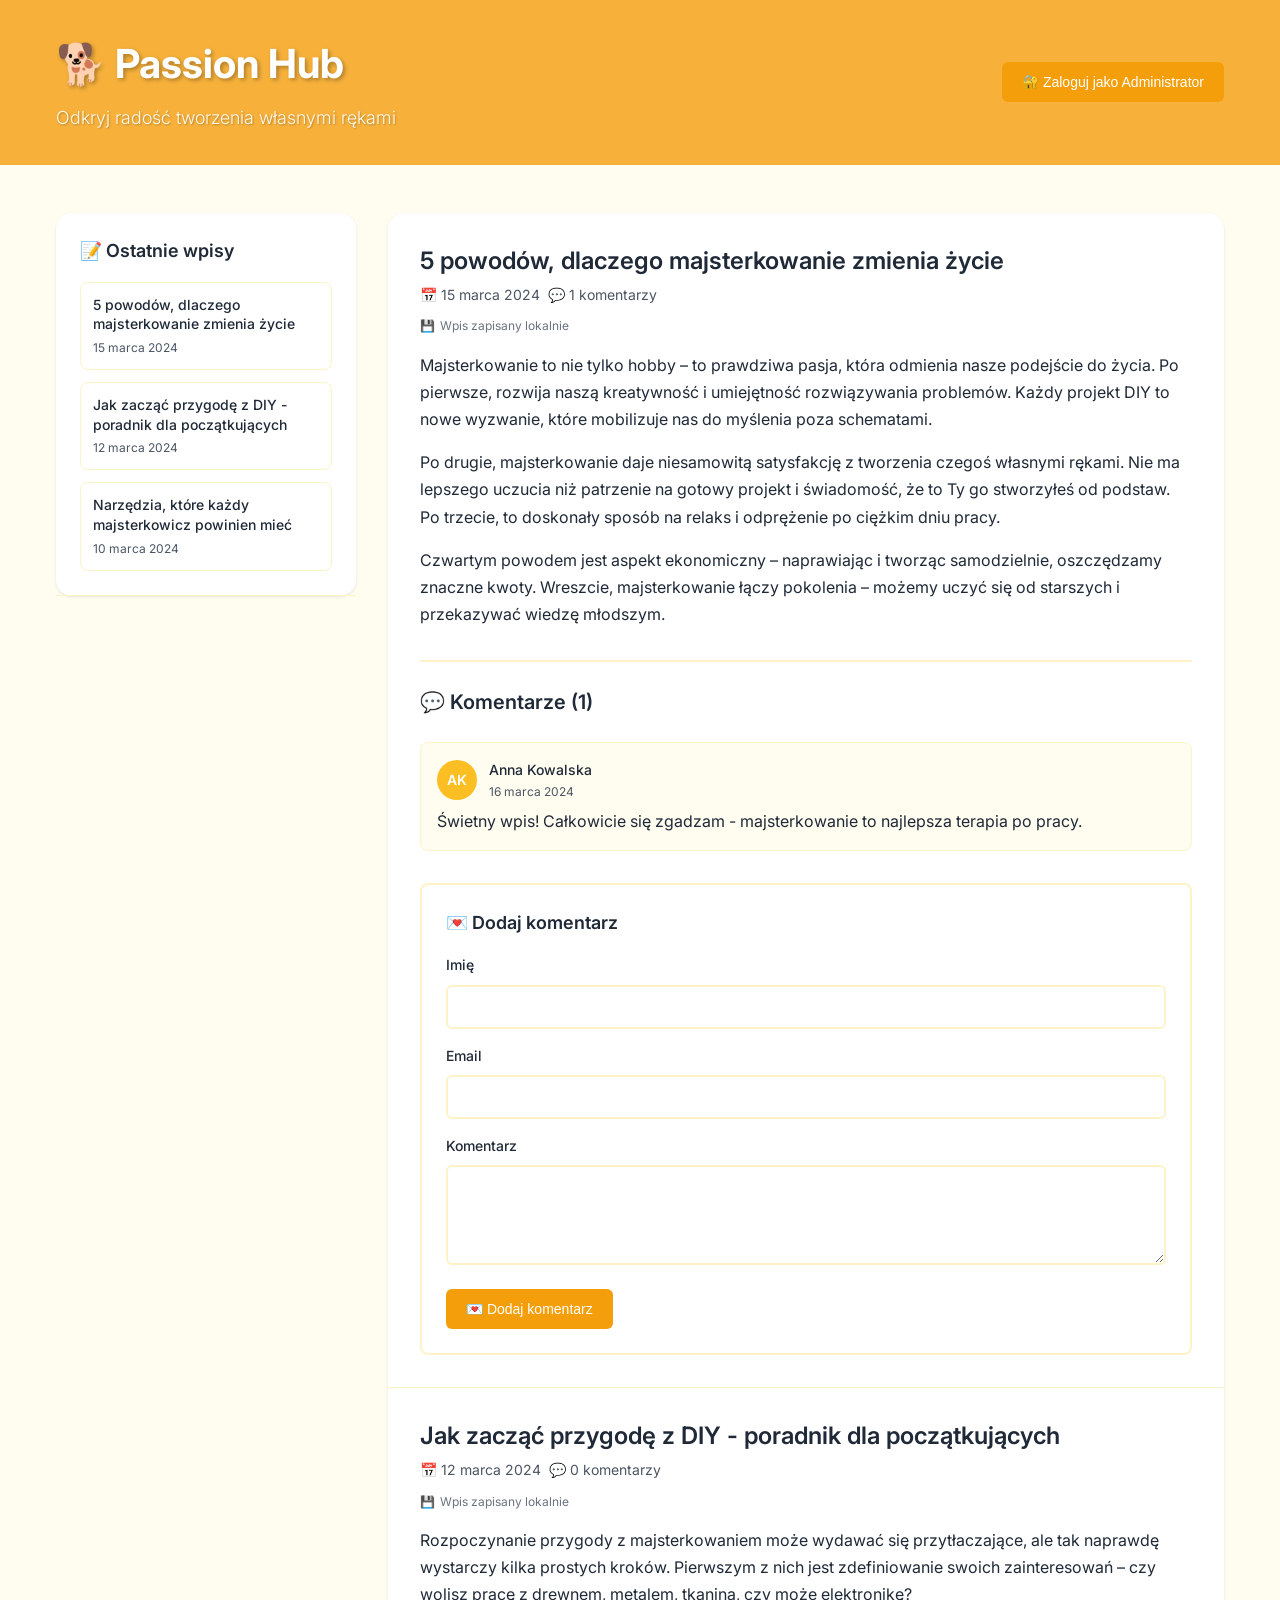
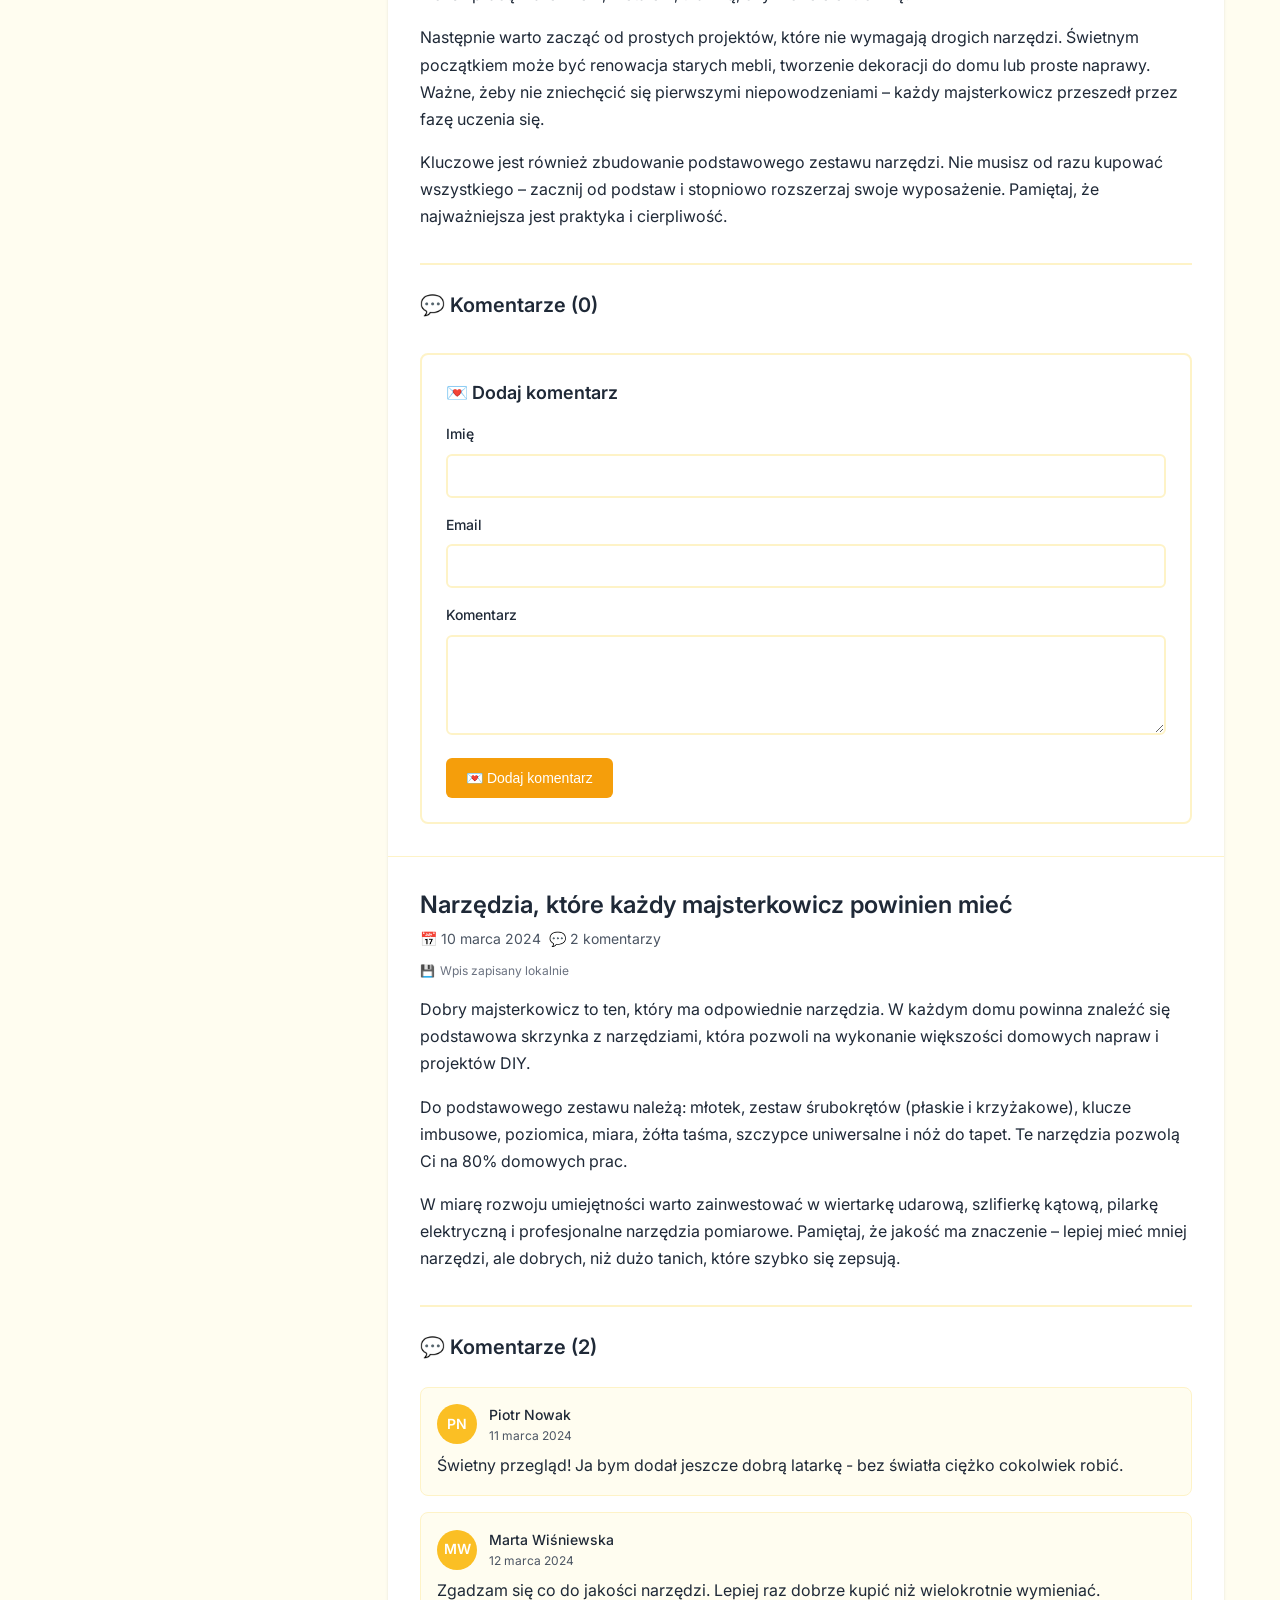
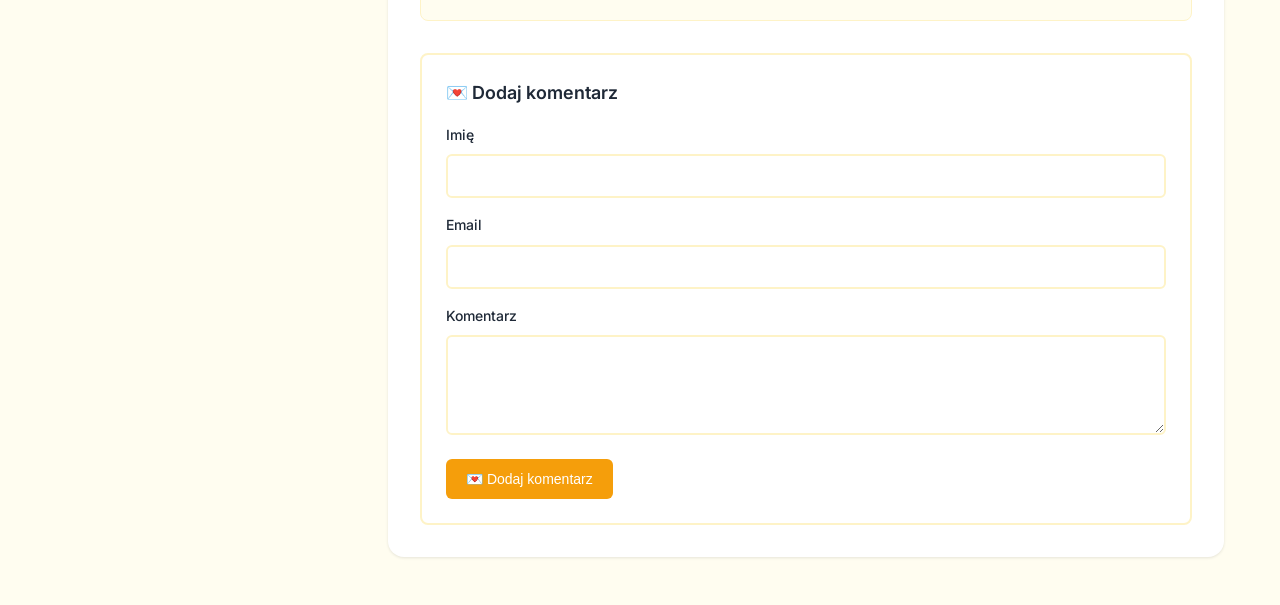
==== commit 858ee571: "localStore" ====
--- a/index.html
+++ b/index.html
@@ -11,7 +11,6 @@
     <link href="https://fonts.googleapis.com/css2?family=Inter:wght@300;400;500;600;700&display=swap" rel="stylesheet">
 </head>
 <body>
-    <!-- Header with cute dogs background -->
     <header class="header">
         <div class="container">
             <div class="header__content">
@@ -20,9 +19,7 @@
                     <p class="header__subtitle">Odkryj radość tworzenia własnymi rękami</p>
                 </div>
                 <div class="header__auth">
-                    <button class="btn btn--primary" id="loginBtn">
-                        🔐 Zaloguj jako Administrator
-                    </button>
+                    <button class="btn btn--primary" id="loginBtn">🔐 Zaloguj jako Administrator</button>
                     <div class="admin-status hidden" id="adminStatus">
                         <span class="admin-welcome">Witaj, Admin! 👋</span>
                         <button class="btn btn--secondary" id="logoutBtn">Wyloguj</button>
@@ -32,7 +29,6 @@
         </div>
     </header>
 
-    <!-- Admin Panel (tylko dla zalogowanego admina) -->
     <div class="admin-panel hidden" id="adminPanel">
         <div class="container">
             <div class="admin-panel__content">
@@ -74,38 +70,27 @@
         </div>
     </div>
 
-    <!-- Main Content -->
     <main class="main-content">
         <div class="container">
             <div class="content-grid">
-                <!-- Sidebar -->
                 <aside class="sidebar">
                     <div class="sidebar__section">
                         <h3>📝 Ostatnie wpisy</h3>
-                        <div class="recent-posts" id="recentPosts">
-                            <!-- Recent posts will be inserted here -->
-                        </div>
+                        <div class="recent-posts" id="recentPosts"></div>
                     </div>
-                    <!-- Admin Actions (tylko dla zalogowanego admina) -->
                     <div class="sidebar__section admin-only hidden" id="adminActions">
                         <h3>⚙️ Zarządzanie</h3>
-                        <button class="btn btn--admin btn--full" id="addPostBtn">
-                            ➕ Dodaj nowy wpis
-                        </button>
+                        <button class="btn btn--admin btn--full" id="addPostBtn">➕ Dodaj nowy wpis</button>
                     </div>
                 </aside>
 
-                <!-- Posts Area -->
                 <div class="posts-area">
-                    <div class="posts-container" id="postsContainer">
-                        <!-- Posts will be inserted here -->
-                    </div>
+                    <div class="posts-container" id="postsContainer"></div>
                 </div>
             </div>
         </div>
     </main>
 
-    <!-- Login Modal -->
     <div class="modal hidden" id="loginModal">
         <div class="modal__overlay" id="loginOverlay"></div>
         <div class="modal__content">
@@ -130,7 +115,6 @@
         </div>
     </div>
 
-    <!-- Add/Edit Post Modal -->
     <div class="modal hidden" id="postModal">
         <div class="modal__overlay" id="modalOverlay"></div>
         <div class="modal__content modal--large">
@@ -159,7 +143,6 @@
         </div>
     </div>
 
-    <!-- Delete Confirmation Modal -->
     <div class="modal hidden" id="deleteModal">
         <div class="modal__overlay" id="deleteOverlay"></div>
         <div class="modal__content">
@@ -177,9 +160,7 @@
         </div>
     </div>
 
-    <!-- Toast Container -->
     <div class="toast-container" id="toastContainer"></div>
-
     <script src="app.js"></script>
 </body>
 </html>
--- a/style.css
+++ b/style.css
@@ -1,669 +1 @@
-:root {
-  /* Yellow Color Palette */
-  --color-white: #ffffff;
-  --color-yellow-50: #fffdf0;
-  --color-yellow-100: #fffacd;  
-  --color-yellow-200: #fef3c7;
-  --color-yellow-300: #fed7aa;
-  --color-yellow-400: #fbbf24;
-  --color-yellow-500: #f59e0b;
-  --color-yellow-600: #d97706;
-  --color-orange-500: #fb923c;
-  --color-gray-50: #f9fafb;
-  --color-gray-100: #f3f4f6;
-  --color-gray-200: #e5e7eb;
-  --color-gray-300: #d1d5db;
-  --color-gray-400: #9ca3af;
-  --color-gray-500: #6b7280;
-  --color-gray-600: #4b5563;
-  --color-gray-700: #374151;
-  --color-gray-800: #1f2937;
-  --color-gray-900: #111827;
-  --color-red-500: #ef4444;
-  --color-red-600: #dc2626;
-  --color-green-500: #10b981;
-  --color-green-600: #059669;
-
-  /* Typography */
-  --font-family: 'Inter', -apple-system, BlinkMacSystemFont, 'Segoe UI', Roboto, sans-serif;
-
-  /* Spacing */
-  --space-1: 0.25rem;
-  --space-2: 0.5rem;
-  --space-3: 0.75rem;
-  --space-4: 1rem;
-  --space-5: 1.25rem;
-  --space-6: 1.5rem;
-  --space-8: 2rem;
-  --space-10: 2.5rem;
-  --space-12: 3rem;
-  --space-16: 4rem;
-}
-
-/* Reset */
-* {
-  margin: 0;
-  padding: 0;
-  box-sizing: border-box;
-}
-
-body {
-  font-family: var(--font-family);
-  line-height: 1.6;
-  color: var(--color-gray-800);
-  background-color: var(--color-white);
-}
-
-.container {
-  max-width: 1200px;
-  margin: 0 auto;
-  padding: 0 var(--space-4);
-}
-
-.hidden {
-  display: none !important;
-}
-
-/* Header */
-.header {
-  background: linear-gradient(135deg, var(--color-yellow-400), var(--color-yellow-500));
-  background-image: url('https://images.unsplash.com/photo-1601758228041-f3b2795255f1?w=1200&h=300&fit=crop&crop=top');
-  background-size: cover;
-  background-position: center;
-  background-blend-mode: overlay;
-  color: white;
-  padding: var(--space-8) 0;
-  position: relative;
-}
-
-.header::before {
-  content: '';
-  position: absolute;
-  top: 0;
-  left: 0;
-  right: 0;
-  bottom: 0;
-  background: rgba(245, 158, 11, 0.8);
-  z-index: 1;
-}
-
-.header__content {
-  display: flex;
-  justify-content: space-between;
-  align-items: center;
-  position: relative;
-  z-index: 2;
-}
-
-.header__logo h1 {
-  font-size: 2.5rem;
-  font-weight: 700;
-  margin-bottom: var(--space-2);
-  text-shadow: 2px 2px 4px rgba(0, 0, 0, 0.3);
-}
-
-.header__subtitle {
-  font-size: 1.125rem;
-  opacity: 0.9;
-  font-weight: 300;
-  text-shadow: 1px 1px 2px rgba(0, 0, 0, 0.3);
-}
-
-.header__auth {
-  display: flex;
-  align-items: center;
-  gap: var(--space-4);
-}
-
-.admin-status {
-  display: flex;
-  align-items: center;
-  gap: var(--space-3);
-}
-
-/* Admin Panel */
-.admin-panel {
-  background: linear-gradient(135deg, var(--color-orange-500), #ff8c42);
-  color: white;
-  padding: var(--space-8) 0;
-}
-
-.admin-panel__title {
-  font-size: 1.875rem;
-  font-weight: 600;
-  margin-bottom: var(--space-6);
-  text-align: center;
-  text-shadow: 1px 1px 2px rgba(0, 0, 0, 0.2);
-}
-
-.admin-panel__grid {
-  display: grid;
-  grid-template-columns: 2fr 1fr;
-  gap: var(--space-8);
-}
-
-.admin-card {
-  background: rgba(255, 255, 255, 0.95);
-  color: var(--color-gray-800);
-  padding: var(--space-6);
-  border-radius: 1rem;
-  box-shadow: 0 10px 15px -3px rgb(0 0 0 / 0.1);
-}
-
-.admin-card h3 {
-  font-size: 1.25rem;
-  font-weight: 600;
-  margin-bottom: var(--space-4);
-  color: var(--color-orange-500);
-}
-
-.stats-grid {
-  display: grid;
-  grid-template-columns: 1fr 1fr;
-  gap: var(--space-4);
-}
-
-.stat-item {
-  text-align: center;
-  padding: var(--space-4);
-  background: var(--color-yellow-50);
-  border-radius: 0.5rem;
-  border: 2px solid var(--color-yellow-200);
-}
-
-.stat-number {
-  display: block;
-  font-size: 1.875rem;
-  font-weight: 700;
-  color: var(--color-yellow-600);
-}
-
-.stat-label {
-  font-size: 0.875rem;
-  color: var(--color-gray-600);
-  font-weight: 500;
-}
-
-/* Main Content */
-.main-content {
-  padding: var(--space-12) 0;
-  background: var(--color-yellow-50);
-}
-
-.content-grid {
-  display: grid;
-  grid-template-columns: 300px 1fr;
-  gap: var(--space-8);
-}
-
-/* Sidebar */
-.sidebar {
-  background: var(--color-white);
-  border-radius: 1rem;
-  box-shadow: 0 1px 3px 0 rgb(0 0 0 / 0.1);
-  height: fit-content;
-  position: sticky;
-  top: var(--space-8);
-}
-
-.sidebar__section {
-  padding: var(--space-6);
-}
-
-.sidebar__section:not(:last-child) {
-  border-bottom: 1px solid var(--color-yellow-200);
-}
-
-.sidebar__section h3 {
-  font-size: 1.125rem;
-  font-weight: 600;
-  margin-bottom: var(--space-4);
-}
-
-.recent-posts {
-  display: flex;
-  flex-direction: column;
-  gap: var(--space-3);
-}
-
-.recent-post {
-  padding: var(--space-3);
-  border: 1px solid var(--color-yellow-200);
-  border-radius: 0.5rem;
-  cursor: pointer;
-  transition: all 0.2s ease;
-}
-
-.recent-post:hover {
-  background: var(--color-yellow-50);
-  border-color: var(--color-yellow-300);
-}
-
-.recent-post__title {
-  font-size: 0.875rem;
-  font-weight: 500;
-  margin-bottom: var(--space-1);
-  line-height: 1.4;
-}
-
-.recent-post__date {
-  font-size: 0.75rem;
-  color: var(--color-gray-600);
-}
-
-/* Posts Area */
-.posts-area {
-  background: var(--color-white);
-  border-radius: 1rem;
-  box-shadow: 0 1px 3px 0 rgb(0 0 0 / 0.1);
-  overflow: hidden;
-}
-
-.posts-container {
-  display: flex;
-  flex-direction: column;
-}
-
-/* Post */
-.post {
-  padding: var(--space-8);
-  border-bottom: 1px solid var(--color-yellow-200);
-}
-
-.post:last-child {
-  border-bottom: none;
-}
-
-.post__header {
-  display: flex;
-  justify-content: space-between;
-  align-items: flex-start;
-  margin-bottom: var(--space-4);
-}
-
-.post__title {
-  font-size: 1.5rem;
-  font-weight: 600;
-  margin-bottom: var(--space-2);
-  line-height: 1.3;
-}
-
-.post__meta {
-  font-size: 0.875rem;
-  color: var(--color-gray-600);
-  display: flex;
-  align-items: center;
-  gap: var(--space-2);
-}
-
-.post__actions {
-  display: flex;
-  gap: var(--space-2);
-}
-
-.post__image {
-  width: 100%;
-  height: 300px;
-  object-fit: cover;
-  border-radius: 0.5rem;
-  margin-bottom: var(--space-6);
-  border: 2px solid var(--color-yellow-200);
-}
-
-.post__content {
-  margin-bottom: var(--space-8);
-  line-height: 1.7;
-}
-
-.post__content p {
-  margin-bottom: var(--space-4);
-}
-
-/* Comments */
-.comments {
-  border-top: 2px solid var(--color-yellow-200);
-  padding-top: var(--space-6);
-}
-
-.comments__header {
-  font-size: 1.25rem;
-  font-weight: 600;
-  margin-bottom: var(--space-6);
-}
-
-.comments__list {
-  margin-bottom: var(--space-8);
-}
-
-.comment {
-  padding: var(--space-4);
-  background: var(--color-yellow-50);
-  border: 1px solid var(--color-yellow-200);
-  border-radius: 0.5rem;
-  margin-bottom: var(--space-4);
-}
-
-.comment__header {
-  display: flex;
-  align-items: center;
-  gap: var(--space-3);
-  margin-bottom: var(--space-2);
-}
-
-.comment__avatar {
-  width: 40px;
-  height: 40px;
-  border-radius: 50%;
-  background: var(--color-yellow-400);
-  display: flex;
-  align-items: center;
-  justify-content: center;
-  color: white;
-  font-weight: 600;
-  font-size: 0.875rem;
-}
-
-.comment__meta {
-  display: flex;
-  flex-direction: column;
-}
-
-.comment__author {
-  font-weight: 500;
-  font-size: 0.875rem;
-}
-
-.comment__date {
-  font-size: 0.75rem;
-  color: var(--color-gray-600);
-}
-
-/* Comment Form */
-.comment-form {
-  background: var(--color-white);
-  border: 2px solid var(--color-yellow-200);
-  border-radius: 0.5rem;
-  padding: var(--space-6);
-}
-
-.comment-form h4 {
-  font-size: 1.125rem;
-  font-weight: 600;
-  margin-bottom: var(--space-4);
-}
-
-/* Forms */
-.form-group {
-  margin-bottom: var(--space-4);
-}
-
-.form-label {
-  display: block;
-  font-size: 0.875rem;
-  font-weight: 500;
-  margin-bottom: var(--space-2);
-}
-
-.form-control {
-  width: 100%;
-  padding: var(--space-3);
-  border: 2px solid var(--color-yellow-200);
-  border-radius: 0.375rem;
-  font-family: inherit;
-  transition: border-color 0.2s ease;
-}
-
-.form-control:focus {
-  outline: none;
-  border-color: var(--color-yellow-500);
-  box-shadow: 0 0 0 3px rgba(245, 158, 11, 0.1);
-}
-
-textarea.form-control {
-  resize: vertical;
-  min-height: 100px;
-}
-
-/* Buttons */
-.btn {
-  display: inline-flex;
-  align-items: center;
-  justify-content: center;
-  gap: var(--space-2);
-  padding: var(--space-3) var(--space-5);
-  border: none;
-  border-radius: 0.375rem;
-  font-size: 0.875rem;
-  font-weight: 500;
-  cursor: pointer;
-  transition: all 0.2s ease;
-  text-decoration: none;
-}
-
-.btn--primary {
-  background: var(--color-yellow-500);
-  color: white;
-}
-
-.btn--primary:hover {
-  background: var(--color-yellow-600);
-  transform: translateY(-1px);
-}
-
-.btn--secondary {
-  background: var(--color-gray-200);
-  color: var(--color-gray-800);
-  border: 1px solid var(--color-gray-300);
-}
-
-.btn--secondary:hover {
-  background: var(--color-gray-300);
-}
-
-.btn--admin {
-  background: var(--color-orange-500);
-  color: white;
-}
-
-.btn--admin:hover {
-  background: #ea8332;
-  transform: translateY(-1px);
-}
-
-.btn--danger {
-  background: var(--color-red-500);
-  color: white;
-}
-
-.btn--danger:hover {
-  background: var(--color-red-600);
-}
-
-.btn--full {
-  width: 100%;
-}
-
-.btn--sm {
-  padding: var(--space-2) var(--space-3);
-  font-size: 0.75rem;
-}
-
-/* Modals */
-.modal {
-  position: fixed;
-  top: 0;
-  left: 0;
-  right: 0;
-  bottom: 0;
-  z-index: 1000;
-  display: flex;
-  align-items: center;
-  justify-content: center;
-  padding: var(--space-4);
-}
-
-.modal__overlay {
-  position: absolute;
-  top: 0;
-  left: 0;
-  right: 0;
-  bottom: 0;
-  background: rgba(0, 0, 0, 0.5);
-  backdrop-filter: blur(4px);
-}
-
-.modal__content {
-  position: relative;
-  background: var(--color-white);
-  border-radius: 1rem;
-  box-shadow: 0 20px 25px -5px rgb(0 0 0 / 0.1);
-  width: 100%;
-  max-width: 500px;
-  max-height: 90vh;
-  overflow: hidden;
-  display: flex;
-  flex-direction: column;
-}
-
-.modal--large {
-  max-width: 700px;
-}
-
-.modal__header {
-  display: flex;
-  justify-content: space-between;
-  align-items: center;
-  padding: var(--space-6);
-  border-bottom: 1px solid var(--color-yellow-200);
-  background: var(--color-yellow-50);
-}
-
-.modal__header h2 {
-  font-size: 1.25rem;
-  font-weight: 600;
-}
-
-.modal__close {
-  background: none;
-  border: none;
-  font-size: 1.5rem;
-  cursor: pointer;
-  color: var(--color-gray-600);
-  padding: var(--space-1);
-  border-radius: 0.25rem;
-  transition: all 0.2s ease;
-}
-
-.modal__close:hover {
-  background: var(--color-gray-100);
-  color: var(--color-gray-800);
-}
-
-.modal__body {
-  padding: var(--space-6);
-  flex: 1;
-  overflow-y: auto;
-}
-
-.modal__footer {
-  display: flex;
-  justify-content: flex-end;
-  gap: var(--space-3);
-  padding: var(--space-6);
-  border-top: 1px solid var(--color-yellow-200);
-  background: var(--color-gray-50);
-}
-
-/* Toast notifications */
-.toast-container {
-  position: fixed;
-  top: var(--space-4);
-  right: var(--space-4);
-  z-index: 2000;
-  display: flex;
-  flex-direction: column;
-  gap: var(--space-2);
-}
-
-.toast {
-  padding: var(--space-4) var(--space-5);
-  border-radius: 0.5rem;
-  color: white;
-  font-weight: 500;
-  box-shadow: 0 10px 15px -3px rgb(0 0 0 / 0.1);
-  transform: translateX(400px);
-  transition: transform 0.3s ease;
-  max-width: 400px;
-}
-
-.toast.show {
-  transform: translateX(0);
-}
-
-.toast--success {
-  background: var(--color-green-500);
-}
-
-.toast--error {
-  background: var(--color-red-500);
-}
-
-.toast--info {
-  background: var(--color-yellow-500);
-}
-
-/* Admin only elements */
-.admin-only {
-  display: none !important;
-}
-
-body.admin-logged-in .admin-only {
-  display: block !important;
-}
-
-/* Responsive */
-@media (max-width: 768px) {
-  .container {
-    padding: 0 var(--space-3);
-  }
-
-  .header__content {
-    flex-direction: column;
-    gap: var(--space-4);
-    text-align: center;
-  }
-
-  .admin-panel__grid {
-    grid-template-columns: 1fr;
-    gap: var(--space-4);
-  }
-
-  .content-grid {
-    grid-template-columns: 1fr;
-    gap: var(--space-6);
-  }
-
-  .sidebar {
-    order: 2;
-    position: static;
-  }
-
-  .post {
-    padding: var(--space-6);
-  }
-
-  .stats-grid {
-    grid-template-columns: 1fr;
-  }
-
-  .post__header {
-    flex-direction: column;
-    align-items: flex-start;
-    gap: var(--space-3);
-  }
-
-  .post__actions {
-    width: 100%;
-    flex-direction: column;
-  }
-}
+:root{--color-white:#ffffff;--color-yellow-50:#fffdf0;--color-yellow-100:#fffacd;--color-yellow-200:#fef3c7;--color-yellow-300:#fed7aa;--color-yellow-400:#fbbf24;--color-yellow-500:#f59e0b;--color-yellow-600:#d97706;--color-orange-500:#fb923c;--color-gray-50:#f9fafb;--color-gray-100:#f3f4f6;--color-gray-200:#e5e7eb;--color-gray-300:#d1d5db;--color-gray-400:#9ca3af;--color-gray-500:#6b7280;--color-gray-600:#4b5563;--color-gray-700:#374151;--color-gray-800:#1f2937;--color-gray-900:#111827;--color-red-500:#ef4444;--color-red-600:#dc2626;--color-green-500:#10b981;--color-green-600:#059669;--font-family:'Inter',-apple-system,BlinkMacSystemFont,'Segoe UI',Roboto,sans-serif;--space-1:0.25rem;--space-2:0.5rem;--space-3:0.75rem;--space-4:1rem;--space-5:1.25rem;--space-6:1.5rem;--space-8:2rem;--space-10:2.5rem;--space-12:3rem;--space-16:4rem}*{margin:0;padding:0;box-sizing:border-box}body{font-family:var(--font-family);line-height:1.6;color:var(--color-gray-800);background-color:var(--color-white)}.container{max-width:1200px;margin:0 auto;padding:0 var(--space-4)}.hidden{display:none!important}.header{background:linear-gradient(135deg,var(--color-yellow-400),var(--color-yellow-500));background-image:url('https://images.unsplash.com/photo-1601758228041-f3b2795255f1?w=1200&h=300&fit=crop&crop=top');background-size:cover;background-position:center;background-blend-mode:overlay;color:white;padding:var(--space-8) 0;position:relative}.header::before{content:'';position:absolute;top:0;left:0;right:0;bottom:0;background:rgba(245,158,11,0.8);z-index:1}.header__content{display:flex;justify-content:space-between;align-items:center;position:relative;z-index:2}.header__logo h1{font-size:2.5rem;font-weight:700;margin-bottom:var(--space-2);text-shadow:2px 2px 4px rgba(0,0,0,0.3)}.header__subtitle{font-size:1.125rem;opacity:0.9;font-weight:300;text-shadow:1px 1px 2px rgba(0,0,0,0.3)}.header__auth{display:flex;align-items:center;gap:var(--space-4)}.admin-status{display:flex;align-items:center;gap:var(--space-3)}.admin-panel{background:linear-gradient(135deg,var(--color-orange-500),#ff8c42);color:white;padding:var(--space-8) 0}.admin-panel__title{font-size:1.875rem;font-weight:600;margin-bottom:var(--space-6);text-align:center;text-shadow:1px 1px 2px rgba(0,0,0,0.2)}.admin-panel__grid{display:grid;grid-template-columns:2fr 1fr;gap:var(--space-8)}.admin-card{background:rgba(255,255,255,0.95);color:var(--color-gray-800);padding:var(--space-6);border-radius:1rem;box-shadow:0 10px 15px -3px rgb(0 0 0/0.1)}.admin-card h3{font-size:1.25rem;font-weight:600;margin-bottom:var(--space-4);color:var(--color-orange-500)}.stats-grid{display:grid;grid-template-columns:1fr 1fr;gap:var(--space-4)}.stat-item{text-align:center;padding:var(--space-4);background:var(--color-yellow-50);border-radius:0.5rem;border:2px solid var(--color-yellow-200)}.stat-number{display:block;font-size:1.875rem;font-weight:700;color:var(--color-yellow-600)}.stat-label{font-size:0.875rem;color:var(--color-gray-600);font-weight:500}.main-content{padding:var(--space-12) 0;background:var(--color-yellow-50)}.content-grid{display:grid;grid-template-columns:300px 1fr;gap:var(--space-8)}.sidebar{background:var(--color-white);border-radius:1rem;box-shadow:0 1px 3px 0 rgb(0 0 0/0.1);height:fit-content;position:sticky;top:var(--space-8)}.sidebar__section{padding:var(--space-6)}.sidebar__section:not(:last-child){border-bottom:1px solid var(--color-yellow-200)}.sidebar__section h3{font-size:1.125rem;font-weight:600;margin-bottom:var(--space-4)}.recent-posts{display:flex;flex-direction:column;gap:var(--space-3)}.recent-post{padding:var(--space-3);border:1px solid var(--color-yellow-200);border-radius:0.5rem;cursor:pointer;transition:all 0.2s ease}.recent-post:hover{background:var(--color-yellow-50);border-color:var(--color-yellow-300)}.recent-post__title{font-size:0.875rem;font-weight:500;margin-bottom:var(--space-1);line-height:1.4}.recent-post__date{font-size:0.75rem;color:var(--color-gray-600)}.posts-area{background:var(--color-white);border-radius:1rem;box-shadow:0 1px 3px 0 rgb(0 0 0/0.1);overflow:hidden}.posts-container{display:flex;flex-direction:column}.post{padding:var(--space-8);border-bottom:1px solid var(--color-yellow-200)}.post:last-child{border-bottom:none}.post__header{display:flex;justify-content:space-between;align-items:flex-start;margin-bottom:var(--space-4)}.post__title{font-size:1.5rem;font-weight:600;margin-bottom:var(--space-2);line-height:1.3}.post__meta{font-size:0.875rem;color:var(--color-gray-600);display:flex;align-items:center;gap:var(--space-2)}.post__actions{display:flex;gap:var(--space-2)}.post__image{width:100%;height:300px;object-fit:cover;border-radius:0.5rem;margin-bottom:var(--space-6);border:2px solid var(--color-yellow-200)}.post__content{margin-bottom:var(--space-8);line-height:1.7}.post__content p{margin-bottom:var(--space-4)}.comments{border-top:2px solid var(--color-yellow-200);padding-top:var(--space-6)}.comments__header{font-size:1.25rem;font-weight:600;margin-bottom:var(--space-6)}.comments__list{margin-bottom:var(--space-8)}.comment{padding:var(--space-4);background:var(--color-yellow-50);border:1px solid var(--color-yellow-200);border-radius:0.5rem;margin-bottom:var(--space-4)}.comment__header{display:flex;align-items:center;gap:var(--space-3);margin-bottom:var(--space-2)}.comment__avatar{width:40px;height:40px;border-radius:50%;background:var(--color-yellow-400);display:flex;align-items:center;justify-content:center;color:white;font-weight:600;font-size:0.875rem}.comment__meta{display:flex;flex-direction:column}.comment__author{font-weight:500;font-size:0.875rem}.comment__date{font-size:0.75rem;color:var(--color-gray-600)}.comment-form{background:var(--color-white);border:2px solid var(--color-yellow-200);border-radius:0.5rem;padding:var(--space-6)}.comment-form h4{font-size:1.125rem;font-weight:600;margin-bottom:var(--space-4)}.form-group{margin-bottom:var(--space-4)}.form-label{display:block;font-size:0.875rem;font-weight:500;margin-bottom:var(--space-2)}.form-control{width:100%;padding:var(--space-3);border:2px solid var(--color-yellow-200);border-radius:0.375rem;font-family:inherit;transition:border-color 0.2s ease}.form-control:focus{outline:none;border-color:var(--color-yellow-500);box-shadow:0 0 0 3px rgba(245,158,11,0.1)}textarea.form-control{resize:vertical;min-height:100px}.btn{display:inline-flex;align-items:center;justify-content:center;gap:var(--space-2);padding:var(--space-3) var(--space-5);border:none;border-radius:0.375rem;font-size:0.875rem;font-weight:500;cursor:pointer;transition:all 0.2s ease;text-decoration:none}.btn--primary{background:var(--color-yellow-500);color:white}.btn--primary:hover{background:var(--color-yellow-600);transform:translateY(-1px)}.btn--secondary{background:var(--color-gray-200);color:var(--color-gray-800);border:1px solid var(--color-gray-300)}.btn--secondary:hover{background:var(--color-gray-300)}.btn--admin{background:var(--color-orange-500);color:white}.btn--admin:hover{background:#ea8332;transform:translateY(-1px)}.btn--danger{background:var(--color-red-500);color:white}.btn--danger:hover{background:var(--color-red-600)}.btn--full{width:100%}.btn--sm{padding:var(--space-2) var(--space-3);font-size:0.75rem}.modal{position:fixed;top:0;left:0;right:0;bottom:0;z-index:1000;display:flex;align-items:center;justify-content:center;padding:var(--space-4)}.modal__overlay{position:absolute;top:0;left:0;right:0;bottom:0;background:rgba(0,0,0,0.5);backdrop-filter:blur(4px)}.modal__content{position:relative;background:var(--color-white);border-radius:1rem;box-shadow:0 20px 25px -5px rgb(0 0 0/0.1);width:100%;max-width:500px;max-height:90vh;overflow:hidden;display:flex;flex-direction:column}.modal--large{max-width:700px}.modal__header{display:flex;justify-content:space-between;align-items:center;padding:var(--space-6);border-bottom:1px solid var(--color-yellow-200);background:var(--color-yellow-50)}.modal__header h2{font-size:1.25rem;font-weight:600}.modal__close{background:none;border:none;font-size:1.5rem;cursor:pointer;color:var(--color-gray-600);padding:var(--space-1);border-radius:0.25rem;transition:all 0.2s ease}.modal__close:hover{background:var(--color-gray-100);color:var(--color-gray-800)}.modal__body{padding:var(--space-6);flex:1;overflow-y:auto}.modal__footer{display:flex;justify-content:flex-end;gap:var(--space-3);padding:var(--space-6);border-top:1px solid var(--color-yellow-200);background:var(--color-gray-50)}.toast-container{position:fixed;top:var(--space-4);right:var(--space-4);z-index:2000;display:flex;flex-direction:column;gap:var(--space-2)}.toast{padding:var(--space-4) var(--space-5);border-radius:0.5rem;color:white;font-weight:500;box-shadow:0 10px 15px -3px rgb(0 0 0/0.1);transform:translateX(400px);transition:transform 0.3s ease;max-width:400px}.toast.show{transform:translateX(0)}.toast--success{background:var(--color-green-500)}.toast--error{background:var(--color-red-500)}.toast--info{background:var(--color-yellow-500)}.admin-only{display:none!important}body.admin-logged-in .admin-only{display:block!important}@media (max-width:768px){.container{padding:0 var(--space-3)}.header__content{flex-direction:column;gap:var(--space-4);text-align:center}.admin-panel__grid{grid-template-columns:1fr;gap:var(--space-4)}.content-grid{grid-template-columns:1fr;gap:var(--space-6)}.sidebar{order:2;position:static}.post{padding:var(--space-6)}.stats-grid{grid-template-columns:1fr}.post__header{flex-direction:column;align-items:flex-start;gap:var(--space-3)}.post__actions{width:100%;flex-direction:column}}
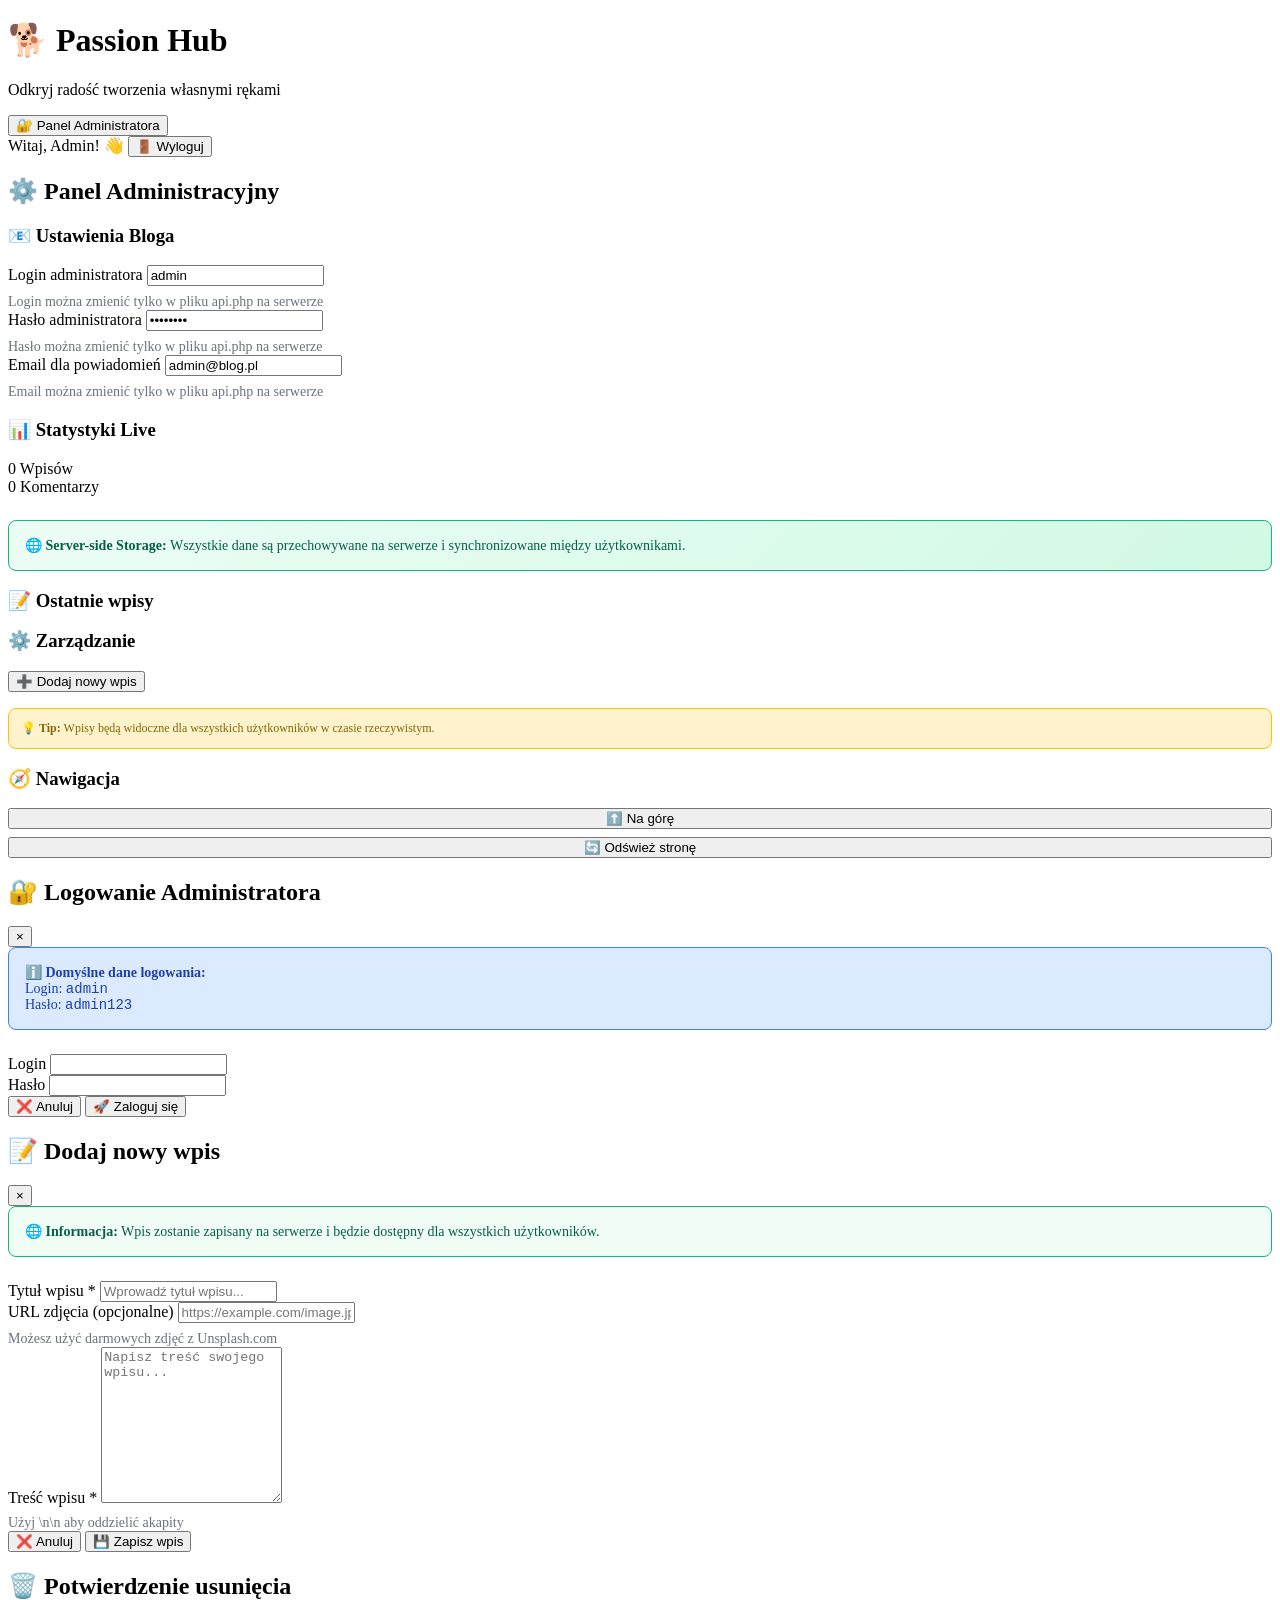
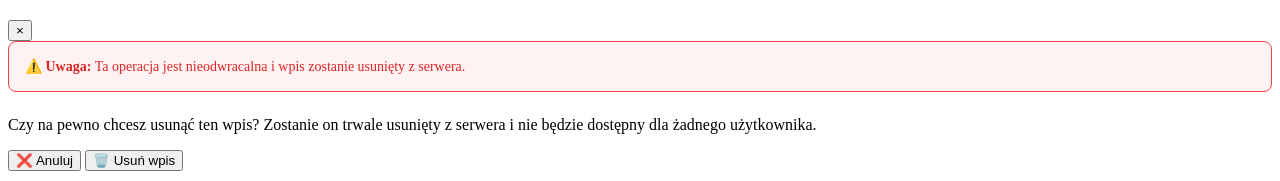
==== commit e97d40a5: "apache" ====
--- a/index.html
+++ b/index.html
@@ -3,14 +3,53 @@
 <head>
     <meta charset="UTF-8">
     <meta name="viewport" content="width=device-width, initial-scale=1.0">
-    <title>Passion Hub - Blog o Hobby</title>
-    <link rel="stylesheet" href="style.css">
-    <meta name="description" content="Blog o hobby, majsterkowaniu i DIY. Odkryj radość tworzenia własnymi rękami.">
+    <title>Passion Hub - Profesjonalny Blog o Hobby</title>
+    <meta name="description" content="Profesjonalny blog o hobby, majsterkowaniu i DIY. Odkryj radość tworzenia własnymi rękami. Wpisy synchronizowane między użytkownikami.">
+    <meta name="keywords" content="hobby, DIY, majsterkowanie, blog, rękodzieło, twórczość">
+    <meta name="author" content="Passion Hub">
+
+    <!-- Open Graph / Facebook -->
+    <meta property="og:type" content="website">
+    <meta property="og:url" content="https://1lo.hobby/">
+    <meta property="og:title" content="Passion Hub - Profesjonalny Blog o Hobby">
+    <meta property="og:description" content="Odkryj radość tworzenia własnymi rękami">
+    <meta property="og:image" content="https://images.unsplash.com/photo-1601758228041-f3b2795255f1?w=1200&h=630&fit=crop">
+
+    <!-- Twitter -->
+    <meta property="twitter:card" content="summary_large_image">
+    <meta property="twitter:url" content="https://1lo.hobby/">
+    <meta property="twitter:title" content="Passion Hub - Profesjonalny Blog o Hobby">
+    <meta property="twitter:description" content="Odkryj radość tworzenia własnymi rękami">
+    <meta property="twitter:image" content="https://images.unsplash.com/photo-1601758228041-f3b2795255f1?w=1200&h=630&fit=crop">
+
+    <!-- Favicon -->
+    <link rel="icon" type="image/x-icon" href="data:image/svg+xml,<svg xmlns=%22http://www.w3.org/2000/svg%22 viewBox=%220 0 100 100%22><text y=%22.9em%22 font-size=%2290%22>🐕</text></svg>">
+
+    <!-- Fonts -->
     <link rel="preconnect" href="https://fonts.googleapis.com">
     <link rel="preconnect" href="https://fonts.gstatic.com" crossorigin>
     <link href="https://fonts.googleapis.com/css2?family=Inter:wght@300;400;500;600;700&display=swap" rel="stylesheet">
+
+    <!-- Styles -->
+    <link rel="stylesheet" href="style-professional.css">
+
+    <!-- Schema.org markup -->
+    <script type="application/ld+json">
+    {
+      "@context": "https://schema.org",
+      "@type": "Blog",
+      "name": "Passion Hub - Blog o Hobby",
+      "description": "Profesjonalny blog o hobby, majsterkowaniu i DIY",
+      "url": "https://1lo.hobby/",
+      "author": {
+        "@type": "Person",
+        "name": "Admin"
+      }
+    }
+    </script>
 </head>
 <body>
+    <!-- Professional Header -->
     <header class="header">
         <div class="container">
             <div class="header__content">
@@ -19,16 +58,21 @@
                     <p class="header__subtitle">Odkryj radość tworzenia własnymi rękami</p>
                 </div>
                 <div class="header__auth">
-                    <button class="btn btn--primary" id="loginBtn">🔐 Zaloguj jako Administrator</button>
+                    <button class="btn btn--primary btn--lg" id="loginBtn">
+                        🔐 Panel Administratora
+                    </button>
                     <div class="admin-status hidden" id="adminStatus">
                         <span class="admin-welcome">Witaj, Admin! 👋</span>
-                        <button class="btn btn--secondary" id="logoutBtn">Wyloguj</button>
+                        <button class="btn btn--secondary" id="logoutBtn">
+                            🚪 Wyloguj
+                        </button>
                     </div>
                 </div>
             </div>
         </div>
     </header>
 
+    <!-- Enhanced Admin Panel -->
     <div class="admin-panel hidden" id="adminPanel">
         <div class="container">
             <div class="admin-panel__content">
@@ -39,21 +83,29 @@
                         <form class="admin-settings-form" id="adminSettingsForm">
                             <div class="form-group">
                                 <label for="adminLogin" class="form-label">Login administratora</label>
-                                <input type="text" id="adminLogin" class="form-control" required>
+                                <input type="text" id="adminLogin" class="form-control" required readonly value="admin">
+                                <small style="color: #6b7280; font-size: 0.875rem; margin-top: 0.5rem; display: block;">
+                                    Login można zmienić tylko w pliku api.php na serwerze
+                                </small>
                             </div>
                             <div class="form-group">
                                 <label for="adminPassword" class="form-label">Hasło administratora</label>
-                                <input type="password" id="adminPassword" class="form-control" required>
+                                <input type="password" id="adminPassword" class="form-control" required readonly value="admin123">
+                                <small style="color: #6b7280; font-size: 0.875rem; margin-top: 0.5rem; display: block;">
+                                    Hasło można zmienić tylko w pliku api.php na serwerze
+                                </small>
                             </div>
                             <div class="form-group">
                                 <label for="adminEmail" class="form-label">Email dla powiadomień</label>
-                                <input type="email" id="adminEmail" class="form-control" required>
-                            </div>
-                            <button type="submit" class="btn btn--admin">💾 Zapisz ustawienia</button>
+                                <input type="email" id="adminEmail" class="form-control" required readonly value="admin@blog.pl">
+                                <small style="color: #6b7280; font-size: 0.875rem; margin-top: 0.5rem; display: block;">
+                                    Email można zmienić tylko w pliku api.php na serwerze
+                                </small>
+                            </div>
                         </form>
                     </div>
                     <div class="admin-card">
-                        <h3>📊 Statystyki</h3>
+                        <h3>📊 Statystyki Live</h3>
                         <div class="stats-grid">
                             <div class="stat-item">
                                 <span class="stat-number" id="postsCount">0</span>
@@ -64,103 +116,223 @@
                                 <span class="stat-label">Komentarzy</span>
                             </div>
                         </div>
-                    </div>
-                </div>
-            </div>
-        </div>
-    </div>
-
+                        <div style="margin-top: 1.5rem; padding: 1rem; background: linear-gradient(135deg, #ecfdf5, #d1fae5); border-radius: 0.5rem; border: 1px solid #10b981;">
+                            <p style="margin: 0; font-size: 0.875rem; color: #065f46;">
+                                <strong>🌐 Server-side Storage:</strong> Wszystkie dane są przechowywane na serwerze i synchronizowane między użytkownikami.
+                            </p>
+                        </div>
+                    </div>
+                </div>
+            </div>
+        </div>
+    </div>
+
+    <!-- Main Content with Two-Column Layout -->
     <main class="main-content">
         <div class="container">
             <div class="content-grid">
+                <!-- Enhanced Sidebar -->
                 <aside class="sidebar">
                     <div class="sidebar__section">
                         <h3>📝 Ostatnie wpisy</h3>
-                        <div class="recent-posts" id="recentPosts"></div>
-                    </div>
+                        <div class="recent-posts" id="recentPosts">
+                            <!-- Recent posts will be inserted here dynamically -->
+                        </div>
+                    </div>
+
+                    <!-- Admin Actions (visible only for logged-in admin) -->
                     <div class="sidebar__section admin-only hidden" id="adminActions">
                         <h3>⚙️ Zarządzanie</h3>
-                        <button class="btn btn--admin btn--full" id="addPostBtn">➕ Dodaj nowy wpis</button>
+                        <button class="btn btn--admin btn--full btn--lg" id="addPostBtn">
+                            ➕ Dodaj nowy wpis
+                        </button>
+                        <div style="margin-top: 1rem; padding: 0.75rem; background: #fff3cd; border: 1px solid #ffc107; border-radius: 0.5rem;">
+                            <p style="margin: 0; font-size: 0.75rem; color: #856404;">
+                                💡 <strong>Tip:</strong> Wpisy będą widoczne dla wszystkich użytkowników w czasie rzeczywistym.
+                            </p>
+                        </div>
+                    </div>
+
+                    <!-- Navigation -->
+                    <div class="sidebar__section">
+                        <h3>🧭 Nawigacja</h3>
+                        <div style="display: flex; flex-direction: column; gap: 0.5rem;">
+                            <button class="btn btn--secondary btn--full btn--sm" onclick="window.scrollTo({top: 0, behavior: 'smooth'})">
+                                ⬆️ Na górę
+                            </button>
+                            <button class="btn btn--secondary btn--full btn--sm" onclick="window.location.reload()">
+                                🔄 Odśwież stronę
+                            </button>
+                        </div>
                     </div>
                 </aside>
 
+                <!-- Two-Column Posts Area -->
                 <div class="posts-area">
-                    <div class="posts-container" id="postsContainer"></div>
+                    <div class="posts-container" id="postsContainer">
+                        <!-- Posts will be inserted here in two-column layout -->
+                        <!-- JavaScript will create: -->
+                        <!-- <div class="posts-grid"> -->
+                        <!--   <div class="posts-column posts-column--left">...</div> -->
+                        <!--   <div class="posts-column posts-column--right">...</div> -->
+                        <!-- </div> -->
+                    </div>
                 </div>
             </div>
         </div>
     </main>
 
+    <!-- Enhanced Login Modal -->
     <div class="modal hidden" id="loginModal">
         <div class="modal__overlay" id="loginOverlay"></div>
         <div class="modal__content">
             <div class="modal__header">
                 <h2>🔐 Logowanie Administratora</h2>
-                <button class="modal__close" id="loginClose">×</button>
+                <button class="modal__close" id="loginClose" aria-label="Zamknij modal">&times;</button>
             </div>
             <form class="modal__body" id="loginForm">
+                <div style="margin-bottom: 1.5rem; padding: 1rem; background: #dbeafe; border: 1px solid #3b82f6; border-radius: 0.5rem;">
+                    <p style="margin: 0; font-size: 0.875rem; color: #1e40af;">
+                        <strong>ℹ️ Domyślne dane logowania:</strong><br>
+                        Login: <code>admin</code><br>
+                        Hasło: <code>admin123</code>
+                    </p>
+                </div>
                 <div class="form-group">
                     <label for="loginUsername" class="form-label">Login</label>
-                    <input type="text" id="loginUsername" class="form-control" required>
+                    <input type="text" id="loginUsername" class="form-control" required autocomplete="username">
                 </div>
                 <div class="form-group">
                     <label for="loginPassword" class="form-label">Hasło</label>
-                    <input type="password" id="loginPassword" class="form-control" required>
+                    <input type="password" id="loginPassword" class="form-control" required autocomplete="current-password">
                 </div>
                 <div class="modal__footer">
-                    <button type="button" class="btn btn--secondary" id="loginCancel">Anuluj</button>
-                    <button type="submit" class="btn btn--primary">🚀 Zaloguj</button>
+                    <button type="button" class="btn btn--secondary" id="loginCancel">❌ Anuluj</button>
+                    <button type="submit" class="btn btn--primary">🚀 Zaloguj się</button>
                 </div>
             </form>
         </div>
     </div>
 
+    <!-- Enhanced Add/Edit Post Modal -->
     <div class="modal hidden" id="postModal">
         <div class="modal__overlay" id="modalOverlay"></div>
         <div class="modal__content modal--large">
             <div class="modal__header">
                 <h2 id="modalTitle">📝 Dodaj nowy wpis</h2>
-                <button class="modal__close" id="modalClose">×</button>
+                <button class="modal__close" id="modalClose" aria-label="Zamknij modal">&times;</button>
             </div>
             <form class="modal__body" id="postForm">
-                <div class="form-group">
-                    <label for="postTitle" class="form-label">Tytuł wpisu</label>
-                    <input type="text" id="postTitle" class="form-control" required>
-                </div>
-                <div class="form-group">
-                    <label for="postImage" class="form-label">URL zdjęcia</label>
+                <div style="margin-bottom: 1.5rem; padding: 1rem; background: #f0fdf4; border: 1px solid #10b981; border-radius: 0.5rem;">
+                    <p style="margin: 0; font-size: 0.875rem; color: #065f46;">
+                        <strong>🌐 Informacja:</strong> Wpis zostanie zapisany na serwerze i będzie dostępny dla wszystkich użytkowników.
+                    </p>
+                </div>
+                <div class="form-group">
+                    <label for="postTitle" class="form-label">Tytuł wpisu *</label>
+                    <input type="text" id="postTitle" class="form-control" required placeholder="Wprowadź tytuł wpisu...">
+                </div>
+                <div class="form-group">
+                    <label for="postImage" class="form-label">URL zdjęcia (opcjonalne)</label>
                     <input type="url" id="postImage" class="form-control" placeholder="https://example.com/image.jpg">
-                </div>
-                <div class="form-group">
-                    <label for="postContent" class="form-label">Treść wpisu</label>
-                    <textarea id="postContent" class="form-control" rows="8" required></textarea>
+                    <small style="color: #6b7280; font-size: 0.875rem; margin-top: 0.5rem; display: block;">
+                        Możesz użyć darmowych zdjęć z Unsplash.com
+                    </small>
+                </div>
+                <div class="form-group">
+                    <label for="postContent" class="form-label">Treść wpisu *</label>
+                    <textarea id="postContent" class="form-control" rows="10" required placeholder="Napisz treść swojego wpisu..."></textarea>
+                    <small style="color: #6b7280; font-size: 0.875rem; margin-top: 0.5rem; display: block;">
+                        Użyj \n\n aby oddzielić akapity
+                    </small>
                 </div>
                 <div class="modal__footer">
-                    <button type="button" class="btn btn--secondary" id="postCancel">Anuluj</button>
-                    <button type="submit" class="btn btn--primary">💾 Zapisz wpis</button>
+                    <button type="button" class="btn btn--secondary" id="postCancel">❌ Anuluj</button>
+                    <button type="submit" class="btn btn--primary btn--lg">💾 Zapisz wpis</button>
                 </div>
             </form>
         </div>
     </div>
 
+    <!-- Delete Confirmation Modal -->
     <div class="modal hidden" id="deleteModal">
         <div class="modal__overlay" id="deleteOverlay"></div>
         <div class="modal__content">
             <div class="modal__header">
                 <h2>🗑️ Potwierdzenie usunięcia</h2>
-                <button class="modal__close" id="deleteClose">×</button>
+                <button class="modal__close" id="deleteClose" aria-label="Zamknij modal">&times;</button>
             </div>
             <div class="modal__body">
-                <p>Czy na pewno chcesz usunąć ten wpis? Ta operacja jest nieodwracalna.</p>
+                <div style="margin-bottom: 1.5rem; padding: 1rem; background: #fef2f2; border: 1px solid #ef4444; border-radius: 0.5rem;">
+                    <p style="margin: 0; font-size: 0.875rem; color: #dc2626;">
+                        <strong>⚠️ Uwaga:</strong> Ta operacja jest nieodwracalna i wpis zostanie usunięty z serwera.
+                    </p>
+                </div>
+                <p>Czy na pewno chcesz usunąć ten wpis? Zostanie on trwale usunięty z serwera i nie będzie dostępny dla żadnego użytkownika.</p>
             </div>
             <div class="modal__footer">
-                <button type="button" class="btn btn--secondary" id="deleteCancel">Anuluj</button>
-                <button type="button" class="btn btn--danger" id="deleteConfirm">🗑️ Usuń wpis</button>
-            </div>
-        </div>
-    </div>
-
-    <div class="toast-container" id="toastContainer"></div>
-    <script src="app.js"></script>
+                <button type="button" class="btn btn--secondary" id="deleteCancel">❌ Anuluj</button>
+                <button type="button" class="btn btn--danger btn--lg" id="deleteConfirm">🗑️ Usuń wpis</button>
+            </div>
+        </div>
+    </div>
+
+    <!-- Enhanced Toast Container -->
+    <div class="toast-container" id="toastContainer">
+        <!-- Toast notifications will be inserted here dynamically -->
+    </div>
+
+    <!-- Loading Indicator (hidden by default) -->
+    <div id="loadingIndicator" style="position: fixed; top: 50%; left: 50%; transform: translate(-50%, -50%); z-index: 9999; background: white; padding: 2rem; border-radius: 1rem; box-shadow: 0 20px 25px -5px rgb(0 0 0 / 0.1); display: none;">
+        <div style="text-align: center;">
+            <div style="width: 40px; height: 40px; border: 4px solid #f3f4f6; border-top: 4px solid #f59e0b; border-radius: 50%; animation: spin 1s linear infinite; margin: 0 auto 1rem;"></div>
+            <p style="margin: 0; color: #6b7280; font-size: 0.875rem;">Ładowanie danych z serwera...</p>
+        </div>
+    </div>
+
+    <style>
+    @keyframes spin {
+        0% { transform: rotate(0deg); }
+        100% { transform: rotate(360deg); }
+    }
+    </style>
+
+    <!-- Professional JavaScript -->
+    <script src="app-professional.js"></script>
+
+    <!-- Service Worker Registration (for PWA capabilities) -->
+    <script>
+    // Register service worker for PWA capabilities (optional)
+    if ('serviceWorker' in navigator) {
+        window.addEventListener('load', function() {
+            // navigator.serviceWorker.register('/sw.js'); // Uncomment if you add a service worker
+        });
+    }
+
+    // Add loading indicator functions
+    window.showLoading = function() {
+        document.getElementById('loadingIndicator').style.display = 'block';
+    };
+
+    window.hideLoading = function() {
+        document.getElementById('loadingIndicator').style.display = 'none';
+    };
+
+    // Add global error handler
+    window.addEventListener('error', function(e) {
+        console.error('Global error:', e.error);
+        if (window.blogApp && window.blogApp.showToast) {
+            window.blogApp.showToast('❌ Wystąpił nieoczekiwany błąd', 'error');
+        }
+    });
+
+    // Add unhandled promise rejection handler
+    window.addEventListener('unhandledrejection', function(e) {
+        console.error('Unhandled promise rejection:', e.reason);
+        if (window.blogApp && window.blogApp.showToast) {
+            window.blogApp.showToast('❌ Wystąpił błąd połączenia', 'error');
+        }
+    });
+    </script>
 </body>
 </html>
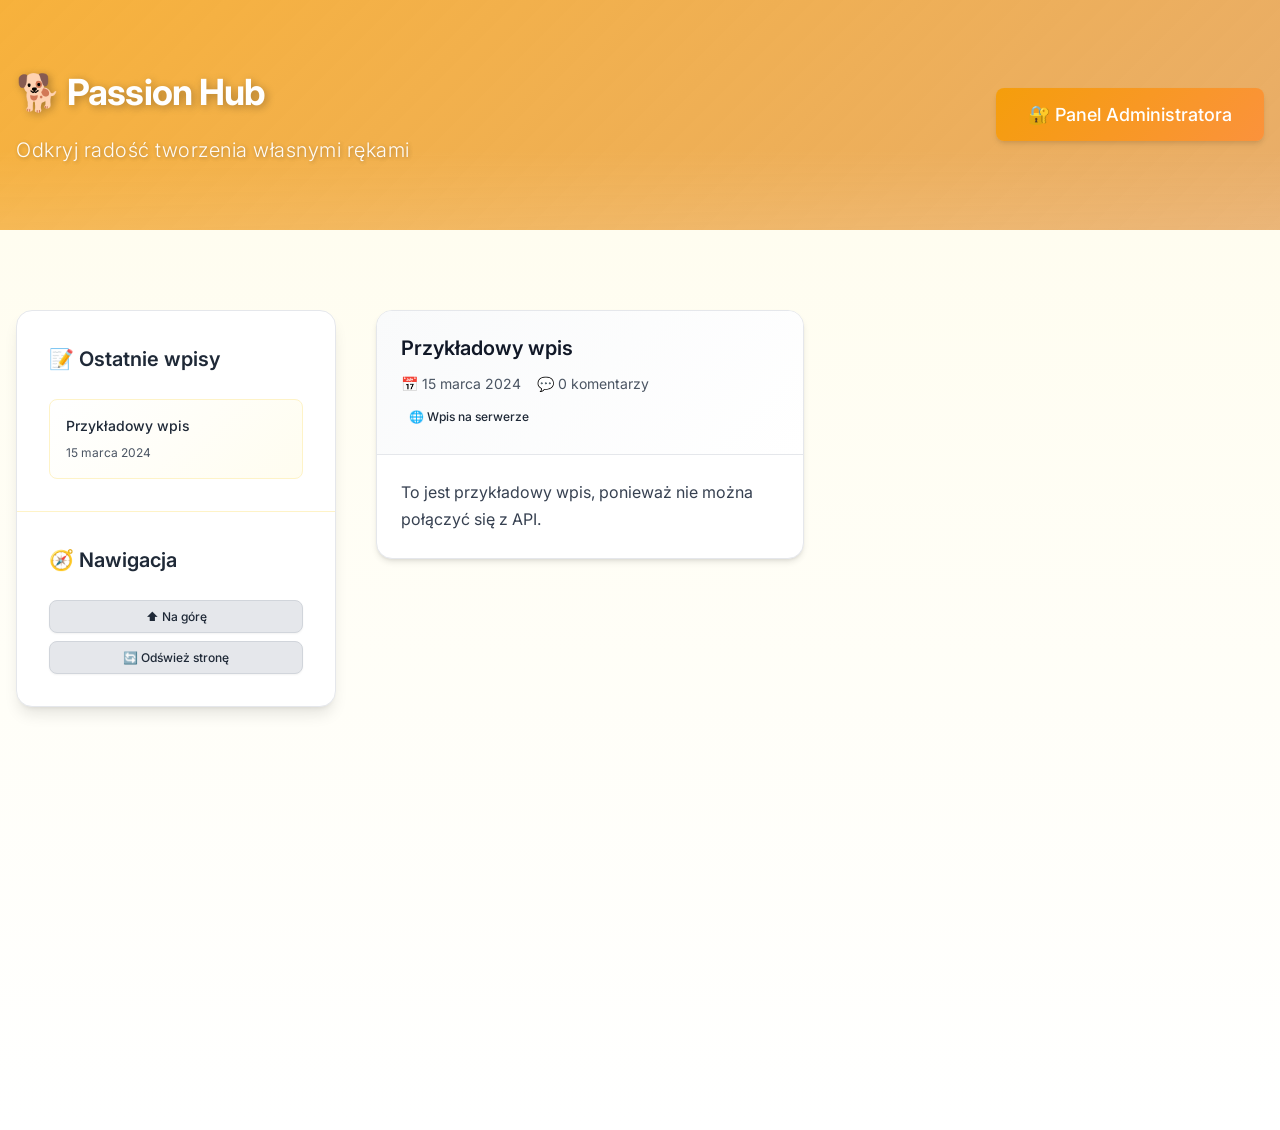
==== commit 40c6fdde: "css" ====
--- a/index.html
+++ b/index.html
@@ -8,45 +8,13 @@
     <meta name="keywords" content="hobby, DIY, majsterkowanie, blog, rękodzieło, twórczość">
     <meta name="author" content="Passion Hub">
 
-    <!-- Open Graph / Facebook -->
-    <meta property="og:type" content="website">
-    <meta property="og:url" content="https://1lo.hobby/">
-    <meta property="og:title" content="Passion Hub - Profesjonalny Blog o Hobby">
-    <meta property="og:description" content="Odkryj radość tworzenia własnymi rękami">
-    <meta property="og:image" content="https://images.unsplash.com/photo-1601758228041-f3b2795255f1?w=1200&h=630&fit=crop">
-
-    <!-- Twitter -->
-    <meta property="twitter:card" content="summary_large_image">
-    <meta property="twitter:url" content="https://1lo.hobby/">
-    <meta property="twitter:title" content="Passion Hub - Profesjonalny Blog o Hobby">
-    <meta property="twitter:description" content="Odkryj radość tworzenia własnymi rękami">
-    <meta property="twitter:image" content="https://images.unsplash.com/photo-1601758228041-f3b2795255f1?w=1200&h=630&fit=crop">
-
-    <!-- Favicon -->
-    <link rel="icon" type="image/x-icon" href="data:image/svg+xml,<svg xmlns=%22http://www.w3.org/2000/svg%22 viewBox=%220 0 100 100%22><text y=%22.9em%22 font-size=%2290%22>🐕</text></svg>">
-
     <!-- Fonts -->
     <link rel="preconnect" href="https://fonts.googleapis.com">
     <link rel="preconnect" href="https://fonts.gstatic.com" crossorigin>
     <link href="https://fonts.googleapis.com/css2?family=Inter:wght@300;400;500;600;700&display=swap" rel="stylesheet">
 
-    <!-- Styles -->
-    <link rel="stylesheet" href="style-professional.css">
-
-    <!-- Schema.org markup -->
-    <script type="application/ld+json">
-    {
-      "@context": "https://schema.org",
-      "@type": "Blog",
-      "name": "Passion Hub - Blog o Hobby",
-      "description": "Profesjonalny blog o hobby, majsterkowaniu i DIY",
-      "url": "https://1lo.hobby/",
-      "author": {
-        "@type": "Person",
-        "name": "Admin"
-      }
-    }
-    </script>
+    <!-- NAPRAWIONY LINK DO CSS -->
+    <link rel="stylesheet" href="style.css">
 </head>
 <body>
     <!-- Professional Header -->
@@ -282,57 +250,7 @@
         <!-- Toast notifications will be inserted here dynamically -->
     </div>
 
-    <!-- Loading Indicator (hidden by default) -->
-    <div id="loadingIndicator" style="position: fixed; top: 50%; left: 50%; transform: translate(-50%, -50%); z-index: 9999; background: white; padding: 2rem; border-radius: 1rem; box-shadow: 0 20px 25px -5px rgb(0 0 0 / 0.1); display: none;">
-        <div style="text-align: center;">
-            <div style="width: 40px; height: 40px; border: 4px solid #f3f4f6; border-top: 4px solid #f59e0b; border-radius: 50%; animation: spin 1s linear infinite; margin: 0 auto 1rem;"></div>
-            <p style="margin: 0; color: #6b7280; font-size: 0.875rem;">Ładowanie danych z serwera...</p>
-        </div>
-    </div>
-
-    <style>
-    @keyframes spin {
-        0% { transform: rotate(0deg); }
-        100% { transform: rotate(360deg); }
-    }
-    </style>
-
-    <!-- Professional JavaScript -->
-    <script src="app-professional.js"></script>
-
-    <!-- Service Worker Registration (for PWA capabilities) -->
-    <script>
-    // Register service worker for PWA capabilities (optional)
-    if ('serviceWorker' in navigator) {
-        window.addEventListener('load', function() {
-            // navigator.serviceWorker.register('/sw.js'); // Uncomment if you add a service worker
-        });
-    }
-
-    // Add loading indicator functions
-    window.showLoading = function() {
-        document.getElementById('loadingIndicator').style.display = 'block';
-    };
-
-    window.hideLoading = function() {
-        document.getElementById('loadingIndicator').style.display = 'none';
-    };
-
-    // Add global error handler
-    window.addEventListener('error', function(e) {
-        console.error('Global error:', e.error);
-        if (window.blogApp && window.blogApp.showToast) {
-            window.blogApp.showToast('❌ Wystąpił nieoczekiwany błąd', 'error');
-        }
-    });
-
-    // Add unhandled promise rejection handler
-    window.addEventListener('unhandledrejection', function(e) {
-        console.error('Unhandled promise rejection:', e.reason);
-        if (window.blogApp && window.blogApp.showToast) {
-            window.blogApp.showToast('❌ Wystąpił błąd połączenia', 'error');
-        }
-    });
-    </script>
+    <!-- NAPRAWIONY LINK DO JAVASCRIPT -->
+    <script src="app.js"></script>
 </body>
 </html>
--- a/style.css
+++ b/style.css
@@ -0,0 +1,1065 @@
+:root {
+  /* Enhanced Color Palette */
+  --color-white: #ffffff;
+  --color-yellow-50: #fffdf0;
+  --color-yellow-100: #fffacd;  
+  --color-yellow-200: #fef3c7;
+  --color-yellow-300: #fed7aa;
+  --color-yellow-400: #fbbf24;
+  --color-yellow-500: #f59e0b;
+  --color-yellow-600: #d97706;
+  --color-orange-500: #fb923c;
+  --color-orange-600: #ea580c;
+  --color-gray-50: #f9fafb;
+  --color-gray-100: #f3f4f6;
+  --color-gray-200: #e5e7eb;
+  --color-gray-300: #d1d5db;
+  --color-gray-400: #9ca3af;
+  --color-gray-500: #6b7280;
+  --color-gray-600: #4b5563;
+  --color-gray-700: #374151;
+  --color-gray-800: #1f2937;
+  --color-gray-900: #111827;
+  --color-red-500: #ef4444;
+  --color-red-600: #dc2626;
+  --color-green-500: #10b981;
+  --color-green-600: #059669;
+  --color-blue-500: #3b82f6;
+  --color-blue-600: #2563eb;
+
+  /* Typography */
+  --font-family: 'Inter', -apple-system, BlinkMacSystemFont, 'Segoe UI', Roboto, sans-serif;
+  --font-size-xs: 0.75rem;
+  --font-size-sm: 0.875rem;
+  --font-size-base: 1rem;
+  --font-size-lg: 1.125rem;
+  --font-size-xl: 1.25rem;
+  --font-size-2xl: 1.5rem;
+  --font-size-3xl: 1.875rem;
+  --font-size-4xl: 2.25rem;
+
+  /* Spacing */
+  --space-1: 0.25rem;
+  --space-2: 0.5rem;
+  --space-3: 0.75rem;
+  --space-4: 1rem;
+  --space-5: 1.25rem;
+  --space-6: 1.5rem;
+  --space-8: 2rem;
+  --space-10: 2.5rem;
+  --space-12: 3rem;
+  --space-16: 4rem;
+  --space-20: 5rem;
+
+  /* Layout */
+  --container-max-width: 1400px;
+  --sidebar-width: 320px;
+  --post-gap: 2rem;
+
+  /* Shadows */
+  --shadow-sm: 0 1px 2px 0 rgb(0 0 0 / 0.05);
+  --shadow-md: 0 4px 6px -1px rgb(0 0 0 / 0.1), 0 2px 4px -2px rgb(0 0 0 / 0.1);
+  --shadow-lg: 0 10px 15px -3px rgb(0 0 0 / 0.1), 0 4px 6px -4px rgb(0 0 0 / 0.1);
+  --shadow-xl: 0 20px 25px -5px rgb(0 0 0 / 0.1), 0 8px 10px -6px rgb(0 0 0 / 0.1);
+
+  /* Borders */
+  --border-radius: 0.5rem;
+  --border-radius-lg: 1rem;
+  --border-width: 2px;
+}
+
+/* Reset and Base Styles */
+*,
+*::before,
+*::after {
+  margin: 0;
+  padding: 0;
+  box-sizing: border-box;
+}
+
+body {
+  font-family: var(--font-family);
+  line-height: 1.6;
+  color: var(--color-gray-800);
+  background-color: var(--color-white);
+  font-size: var(--font-size-base);
+}
+
+.container {
+  max-width: var(--container-max-width);
+  margin: 0 auto;
+  padding: 0 var(--space-4);
+}
+
+.hidden {
+  display: none !important;
+}
+
+/* Professional Header */
+.header {
+  background: linear-gradient(135deg, var(--color-yellow-400), var(--color-yellow-500));
+  background-image: url('https://images.unsplash.com/photo-1601758228041-f3b2795255f1?w=1400&h=400&fit=crop&crop=top');
+  background-size: cover;
+  background-position: center;
+  background-blend-mode: overlay;
+  color: white;
+  padding: var(--space-16) 0;
+  position: relative;
+  overflow: hidden;
+}
+
+.header::before {
+  content: '';
+  position: absolute;
+  top: 0;
+  left: 0;
+  right: 0;
+  bottom: 0;
+  background: linear-gradient(135deg, rgba(245, 158, 11, 0.8), rgba(217, 119, 6, 0.6));
+  z-index: 1;
+}
+
+.header::after {
+  content: '';
+  position: absolute;
+  bottom: 0;
+  left: 0;
+  right: 0;
+  height: 80px;
+  background: linear-gradient(180deg, transparent, rgba(255, 255, 255, 0.1));
+  z-index: 2;
+}
+
+.header__content {
+  display: flex;
+  justify-content: space-between;
+  align-items: center;
+  position: relative;
+  z-index: 3;
+}
+
+.header__logo h1 {
+  font-size: var(--font-size-4xl);
+  font-weight: 700;
+  margin-bottom: var(--space-3);
+  text-shadow: 2px 2px 8px rgba(0, 0, 0, 0.3);
+  letter-spacing: -0.025em;
+}
+
+.header__subtitle {
+  font-size: var(--font-size-xl);
+  opacity: 0.95;
+  font-weight: 300;
+  text-shadow: 1px 1px 4px rgba(0, 0, 0, 0.3);
+  letter-spacing: 0.025em;
+}
+
+.header__auth {
+  display: flex;
+  align-items: center;
+  gap: var(--space-4);
+}
+
+.admin-status {
+  display: flex;
+  align-items: center;
+  gap: var(--space-3);
+  background: rgba(255, 255, 255, 0.15);
+  padding: var(--space-3) var(--space-5);
+  border-radius: var(--border-radius-lg);
+  backdrop-filter: blur(10px);
+  border: 1px solid rgba(255, 255, 255, 0.2);
+}
+
+.admin-welcome {
+  font-weight: 500;
+  font-size: var(--font-size-lg);
+}
+
+/* Enhanced Admin Panel */
+.admin-panel {
+  background: linear-gradient(135deg, var(--color-orange-500), var(--color-orange-600));
+  color: white;
+  padding: var(--space-16) 0;
+  position: relative;
+}
+
+.admin-panel::before {
+  content: '';
+  position: absolute;
+  top: 0;
+  left: 0;
+  right: 0;
+  bottom: 0;
+  background: url("data:image/svg+xml,%3Csvg width='60' height='60' viewBox='0 0 60 60' xmlns='http://www.w3.org/2000/svg'%3E%3Cg fill='none' fill-rule='evenodd'%3E%3Cg fill='%23ffffff' fill-opacity='0.03'%3E%3Ccircle cx='30' cy='30' r='2'/%3E%3C/g%3E%3C/g%3E%3C/svg%3E") repeat;
+  z-index: 1;
+}
+
+.admin-panel__content {
+  position: relative;
+  z-index: 2;
+}
+
+.admin-panel__title {
+  font-size: var(--font-size-3xl);
+  font-weight: 600;
+  margin-bottom: var(--space-10);
+  text-align: center;
+  text-shadow: 1px 1px 4px rgba(0, 0, 0, 0.2);
+}
+
+.admin-panel__grid {
+  display: grid;
+  grid-template-columns: 2fr 1fr;
+  gap: var(--space-10);
+}
+
+.admin-card {
+  background: rgba(255, 255, 255, 0.95);
+  color: var(--color-gray-800);
+  padding: var(--space-8);
+  border-radius: var(--border-radius-lg);
+  box-shadow: var(--shadow-xl);
+  backdrop-filter: blur(10px);
+}
+
+.admin-card h3 {
+  font-size: var(--font-size-xl);
+  font-weight: 600;
+  margin-bottom: var(--space-6);
+  color: var(--color-orange-500);
+  display: flex;
+  align-items: center;
+  gap: var(--space-2);
+}
+
+.stats-grid {
+  display: grid;
+  grid-template-columns: 1fr 1fr;
+  gap: var(--space-6);
+}
+
+.stat-item {
+  text-align: center;
+  padding: var(--space-6);
+  background: linear-gradient(135deg, var(--color-yellow-50), var(--color-yellow-100));
+  border-radius: var(--border-radius-lg);
+  border: var(--border-width) solid var(--color-yellow-300);
+  position: relative;
+  overflow: hidden;
+}
+
+.stat-item::before {
+  content: '';
+  position: absolute;
+  top: 0;
+  left: 0;
+  right: 0;
+  bottom: 0;
+  background: linear-gradient(45deg, transparent, rgba(255, 255, 255, 0.2));
+  opacity: 0;
+  transition: opacity 0.3s ease;
+}
+
+.stat-item:hover::before {
+  opacity: 1;
+}
+
+.stat-number {
+  display: block;
+  font-size: var(--font-size-3xl);
+  font-weight: 700;
+  color: var(--color-orange-600);
+  margin-bottom: var(--space-2);
+}
+
+.stat-label {
+  font-size: var(--font-size-sm);
+  color: var(--color-gray-600);
+  font-weight: 500;
+  text-transform: uppercase;
+  letter-spacing: 0.05em;
+}
+
+/* Main Content - Enhanced Layout */
+.main-content {
+  padding: var(--space-20) 0;
+  background: linear-gradient(180deg, var(--color-yellow-50), var(--color-white));
+  min-height: 100vh;
+}
+
+.content-grid {
+  display: grid;
+  grid-template-columns: var(--sidebar-width) 1fr;
+  gap: var(--space-10);
+  align-items: start;
+}
+
+/* Enhanced Sidebar */
+.sidebar {
+  background: var(--color-white);
+  border-radius: var(--border-radius-lg);
+  box-shadow: var(--shadow-lg);
+  height: fit-content;
+  position: sticky;
+  top: var(--space-8);
+  overflow: hidden;
+  border: 1px solid var(--color-gray-200);
+}
+
+.sidebar__section {
+  padding: var(--space-8);
+}
+
+.sidebar__section:not(:last-child) {
+  border-bottom: 1px solid var(--color-yellow-200);
+}
+
+.sidebar__section h3 {
+  font-size: var(--font-size-xl);
+  font-weight: 600;
+  margin-bottom: var(--space-6);
+  color: var(--color-gray-800);
+  display: flex;
+  align-items: center;
+  gap: var(--space-2);
+}
+
+.recent-posts {
+  display: flex;
+  flex-direction: column;
+  gap: var(--space-4);
+}
+
+.recent-post {
+  padding: var(--space-4);
+  border: 1px solid var(--color-yellow-200);
+  border-radius: var(--border-radius);
+  cursor: pointer;
+  transition: all 0.3s ease;
+  background: linear-gradient(135deg, var(--color-white), var(--color-yellow-50));
+}
+
+.recent-post:hover {
+  background: linear-gradient(135deg, var(--color-yellow-100), var(--color-yellow-200));
+  border-color: var(--color-yellow-400);
+  transform: translateY(-2px);
+  box-shadow: var(--shadow-md);
+}
+
+.recent-post__title {
+  font-size: var(--font-size-sm);
+  font-weight: 500;
+  margin-bottom: var(--space-2);
+  line-height: 1.4;
+  color: var(--color-gray-800);
+}
+
+.recent-post__date {
+  font-size: var(--font-size-xs);
+  color: var(--color-gray-600);
+  font-weight: 400;
+}
+
+/* PROFESSIONAL TWO-COLUMN POSTS LAYOUT */
+.posts-area {
+  background: transparent;
+}
+
+.posts-grid {
+  display: grid;
+  grid-template-columns: 1fr 1fr;
+  gap: var(--post-gap);
+  align-items: start;
+}
+
+.posts-column {
+  display: flex;
+  flex-direction: column;
+  gap: var(--post-gap);
+}
+
+.posts-column--left {
+  /* Left column specific styles if needed */
+}
+
+.posts-column--right {
+  /* Right column specific styles if needed */
+}
+
+/* No Posts State */
+.no-posts {
+  grid-column: 1 / -1;
+  display: flex;
+  justify-content: center;
+  align-items: center;
+  min-height: 400px;
+}
+
+.no-posts__content {
+  text-align: center;
+  max-width: 500px;
+  padding: var(--space-10);
+  background: var(--color-white);
+  border-radius: var(--border-radius-lg);
+  box-shadow: var(--shadow-lg);
+  border: 1px solid var(--color-gray-200);
+}
+
+.no-posts__content h2 {
+  font-size: var(--font-size-2xl);
+  color: var(--color-gray-700);
+  margin-bottom: var(--space-4);
+}
+
+.no-posts__content p {
+  color: var(--color-gray-600);
+  margin-bottom: var(--space-4);
+  font-size: var(--font-size-lg);
+}
+
+.info-box {
+  margin-top: var(--space-6);
+  padding: var(--space-4);
+  background: var(--color-blue-50);
+  border: 1px solid var(--color-blue-200);
+  border-radius: var(--border-radius);
+}
+
+.info-box p {
+  color: var(--color-blue-700);
+  font-size: var(--font-size-sm);
+  margin: 0;
+}
+
+/* Enhanced Post Cards */
+.post {
+  background: var(--color-white);
+  border-radius: var(--border-radius-lg);
+  box-shadow: var(--shadow-md);
+  overflow: hidden;
+  border: 1px solid var(--color-gray-200);
+  transition: all 0.3s ease;
+  position: relative;
+}
+
+.post:hover {
+  transform: translateY(-4px);
+  box-shadow: var(--shadow-xl);
+  border-color: var(--color-yellow-300);
+}
+
+.post__header {
+  display: flex;
+  justify-content: space-between;
+  align-items: flex-start;
+  padding: var(--space-6);
+  background: linear-gradient(135deg, var(--color-gray-50), var(--color-white));
+  border-bottom: 1px solid var(--color-gray-200);
+}
+
+.post__header-main {
+  flex: 1;
+}
+
+.post__title {
+  font-size: var(--font-size-xl);
+  font-weight: 600;
+  margin-bottom: var(--space-3);
+  line-height: 1.3;
+  color: var(--color-gray-900);
+}
+
+.post__title:hover {
+  color: var(--color-yellow-600);
+  cursor: pointer;
+}
+
+.post__meta {
+  font-size: var(--font-size-sm);
+  color: var(--color-gray-600);
+  display: flex;
+  align-items: center;
+  gap: var(--space-4);
+  margin-bottom: var(--space-2);
+}
+
+.post__meta span {
+  display: flex;
+  align-items: center;
+  gap: var(--space-1);
+}
+
+.server-indicator {
+  display: inline-flex;
+  align-items: center;
+  gap: var(--space-1);
+  background: var(--color-green-100);
+  color: var(--color-green-700);
+  padding: var(--space-1) var(--space-2);
+  border-radius: var(--space-2);
+  font-size: var(--font-size-xs);
+  font-weight: 500;
+  border: 1px solid var(--color-green-200);
+}
+
+.post__actions {
+  display: flex;
+  gap: var(--space-2);
+  flex-shrink: 0;
+}
+
+.post__image {
+  width: 100%;
+  height: 240px;
+  object-fit: cover;
+  transition: transform 0.3s ease;
+}
+
+.post:hover .post__image {
+  transform: scale(1.05);
+}
+
+.post__content {
+  padding: var(--space-6);
+  line-height: 1.7;
+  color: var(--color-gray-700);
+}
+
+.post__content p {
+  margin-bottom: var(--space-4);
+  font-size: var(--font-size-base);
+}
+
+.post__content p:last-child {
+  margin-bottom: 0;
+}
+
+/* Enhanced Comments Section */
+.comments {
+  border-top: 2px solid var(--color-yellow-200);
+  padding: var(--space-6);
+  background: var(--color-gray-50);
+}
+
+.comments__header {
+  font-size: var(--font-size-xl);
+  font-weight: 600;
+  margin-bottom: var(--space-6);
+  color: var(--color-gray-800);
+  display: flex;
+  align-items: center;
+  gap: var(--space-2);
+}
+
+.comments__list {
+  margin-bottom: var(--space-8);
+}
+
+.comment {
+  padding: var(--space-5);
+  background: var(--color-white);
+  border: 1px solid var(--color-gray-200);
+  border-radius: var(--border-radius);
+  margin-bottom: var(--space-4);
+  box-shadow: var(--shadow-sm);
+}
+
+.comment:last-child {
+  margin-bottom: 0;
+}
+
+.comment__header {
+  display: flex;
+  align-items: center;
+  gap: var(--space-4);
+  margin-bottom: var(--space-3);
+}
+
+.comment__avatar {
+  width: 48px;
+  height: 48px;
+  border-radius: 50%;
+  background: linear-gradient(135deg, var(--color-yellow-400), var(--color-orange-500));
+  display: flex;
+  align-items: center;
+  justify-content: center;
+  color: white;
+  font-weight: 600;
+  font-size: var(--font-size-lg);
+  box-shadow: var(--shadow-md);
+}
+
+.comment__meta {
+  display: flex;
+  flex-direction: column;
+}
+
+.comment__author {
+  font-weight: 500;
+  font-size: var(--font-size-base);
+  color: var(--color-gray-800);
+}
+
+.comment__date {
+  font-size: var(--font-size-sm);
+  color: var(--color-gray-500);
+}
+
+.comment__content {
+  line-height: 1.6;
+  color: var(--color-gray-700);
+}
+
+/* Enhanced Comment Form */
+.comment-form {
+  background: var(--color-white);
+  border: var(--border-width) solid var(--color-yellow-300);
+  border-radius: var(--border-radius-lg);
+  padding: var(--space-6);
+  box-shadow: var(--shadow-md);
+}
+
+.comment-form h4 {
+  font-size: var(--font-size-lg);
+  font-weight: 600;
+  margin-bottom: var(--space-5);
+  color: var(--color-gray-800);
+  display: flex;
+  align-items: center;
+  gap: var(--space-2);
+}
+
+.form-row {
+  display: grid;
+  grid-template-columns: 1fr 1fr;
+  gap: var(--space-4);
+  margin-bottom: var(--space-4);
+}
+
+.form-group {
+  margin-bottom: var(--space-5);
+}
+
+.form-label {
+  display: block;
+  font-size: var(--font-size-sm);
+  font-weight: 500;
+  margin-bottom: var(--space-2);
+  color: var(--color-gray-700);
+}
+
+.form-control {
+  width: 100%;
+  padding: var(--space-3) var(--space-4);
+  border: var(--border-width) solid var(--color-gray-300);
+  border-radius: var(--border-radius);
+  font-family: inherit;
+  font-size: var(--font-size-base);
+  transition: all 0.3s ease;
+  background: var(--color-white);
+}
+
+.form-control:focus {
+  outline: none;
+  border-color: var(--color-yellow-500);
+  box-shadow: 0 0 0 3px rgba(245, 158, 11, 0.1);
+  background: var(--color-yellow-50);
+}
+
+.form-control:hover {
+  border-color: var(--color-gray-400);
+}
+
+textarea.form-control {
+  resize: vertical;
+  min-height: 100px;
+  line-height: 1.6;
+}
+
+/* Enhanced Buttons */
+.btn {
+  display: inline-flex;
+  align-items: center;
+  justify-content: center;
+  gap: var(--space-2);
+  padding: var(--space-3) var(--space-5);
+  border: none;
+  border-radius: var(--border-radius);
+  font-size: var(--font-size-sm);
+  font-weight: 500;
+  cursor: pointer;
+  transition: all 0.3s ease;
+  text-decoration: none;
+  font-family: inherit;
+  position: relative;
+  overflow: hidden;
+}
+
+.btn::before {
+  content: '';
+  position: absolute;
+  top: 0;
+  left: -100%;
+  width: 100%;
+  height: 100%;
+  background: linear-gradient(90deg, transparent, rgba(255, 255, 255, 0.2), transparent);
+  transition: left 0.5s ease;
+}
+
+.btn:hover::before {
+  left: 100%;
+}
+
+.btn--primary {
+  background: linear-gradient(135deg, var(--color-yellow-500), var(--color-orange-500));
+  color: white;
+  box-shadow: var(--shadow-md);
+}
+
+.btn--primary:hover {
+  background: linear-gradient(135deg, var(--color-yellow-600), var(--color-orange-600));
+  transform: translateY(-2px);
+  box-shadow: var(--shadow-lg);
+}
+
+.btn--secondary {
+  background: var(--color-gray-200);
+  color: var(--color-gray-800);
+  border: 1px solid var(--color-gray-300);
+  box-shadow: var(--shadow-sm);
+}
+
+.btn--secondary:hover {
+  background: var(--color-gray-300);
+  border-color: var(--color-gray-400);
+  transform: translateY(-1px);
+}
+
+.btn--admin {
+  background: linear-gradient(135deg, var(--color-orange-500), var(--color-red-500));
+  color: white;
+  box-shadow: var(--shadow-md);
+}
+
+.btn--admin:hover {
+  background: linear-gradient(135deg, var(--color-orange-600), var(--color-red-600));
+  transform: translateY(-2px);
+  box-shadow: var(--shadow-lg);
+}
+
+.btn--danger {
+  background: linear-gradient(135deg, var(--color-red-500), var(--color-red-600));
+  color: white;
+  box-shadow: var(--shadow-md);
+}
+
+.btn--danger:hover {
+  background: linear-gradient(135deg, var(--color-red-600), var(--color-red-700));
+  transform: translateY(-2px);
+}
+
+.btn--full {
+  width: 100%;
+}
+
+.btn--sm {
+  padding: var(--space-2) var(--space-4);
+  font-size: var(--font-size-xs);
+}
+
+.btn--lg {
+  padding: var(--space-4) var(--space-8);
+  font-size: var(--font-size-lg);
+}
+
+/* Enhanced Modals */
+.modal {
+  position: fixed;
+  top: 0;
+  left: 0;
+  right: 0;
+  bottom: 0;
+  z-index: 1000;
+  display: flex;
+  align-items: center;
+  justify-content: center;
+  padding: var(--space-4);
+}
+
+.modal__overlay {
+  position: absolute;
+  top: 0;
+  left: 0;
+  right: 0;
+  bottom: 0;
+  background: rgba(0, 0, 0, 0.6);
+  backdrop-filter: blur(8px);
+}
+
+.modal__content {
+  position: relative;
+  background: var(--color-white);
+  border-radius: var(--border-radius-lg);
+  box-shadow: var(--shadow-xl);
+  width: 100%;
+  max-width: 500px;
+  max-height: 90vh;
+  overflow: hidden;
+  display: flex;
+  flex-direction: column;
+  border: 1px solid var(--color-gray-200);
+}
+
+.modal--large {
+  max-width: 800px;
+}
+
+.modal__header {
+  display: flex;
+  justify-content: space-between;
+  align-items: center;
+  padding: var(--space-6);
+  border-bottom: 1px solid var(--color-gray-200);
+  background: linear-gradient(135deg, var(--color-yellow-50), var(--color-white));
+}
+
+.modal__header h2 {
+  font-size: var(--font-size-xl);
+  font-weight: 600;
+  color: var(--color-gray-800);
+}
+
+.modal__close {
+  background: none;
+  border: none;
+  font-size: var(--font-size-2xl);
+  cursor: pointer;
+  color: var(--color-gray-500);
+  padding: var(--space-2);
+  border-radius: var(--border-radius);
+  transition: all 0.3s ease;
+  line-height: 1;
+}
+
+.modal__close:hover {
+  background: var(--color-gray-100);
+  color: var(--color-gray-700);
+  transform: rotate(90deg);
+}
+
+.modal__body {
+  padding: var(--space-6);
+  flex: 1;
+  overflow-y: auto;
+}
+
+.modal__footer {
+  display: flex;
+  justify-content: flex-end;
+  gap: var(--space-3);
+  padding: var(--space-6);
+  border-top: 1px solid var(--color-gray-200);
+  background: var(--color-gray-50);
+}
+
+/* Enhanced Toast Notifications */
+.toast-container {
+  position: fixed;
+  top: var(--space-6);
+  right: var(--space-6);
+  z-index: 2000;
+  display: flex;
+  flex-direction: column;
+  gap: var(--space-3);
+}
+
+.toast {
+  padding: var(--space-4) var(--space-6);
+  border-radius: var(--border-radius-lg);
+  color: white;
+  font-weight: 500;
+  box-shadow: var(--shadow-xl);
+  transform: translateX(400px);
+  transition: transform 0.3s ease;
+  max-width: 400px;
+  position: relative;
+  overflow: hidden;
+}
+
+.toast::before {
+  content: '';
+  position: absolute;
+  top: 0;
+  left: 0;
+  bottom: 0;
+  width: 4px;
+  background: rgba(255, 255, 255, 0.8);
+}
+
+.toast.show {
+  transform: translateX(0);
+}
+
+.toast--success {
+  background: linear-gradient(135deg, var(--color-green-500), var(--color-green-600));
+}
+
+.toast--error {
+  background: linear-gradient(135deg, var(--color-red-500), var(--color-red-600));
+}
+
+.toast--info {
+  background: linear-gradient(135deg, var(--color-yellow-500), var(--color-orange-500));
+}
+
+/* Admin Only Elements */
+.admin-only {
+  display: none !important;
+}
+
+body.admin-logged-in .admin-only {
+  display: block !important;
+}
+
+/* Professional Responsive Design */
+@media (max-width: 1200px) {
+  :root {
+    --container-max-width: 1200px;
+    --sidebar-width: 280px;
+    --post-gap: 1.5rem;
+  }
+
+  .posts-grid {
+    gap: var(--post-gap);
+  }
+}
+
+@media (max-width: 1024px) {
+  .content-grid {
+    grid-template-columns: 1fr;
+    gap: var(--space-8);
+  }
+
+  .sidebar {
+    order: 2;
+    position: static;
+  }
+
+  .admin-panel__grid {
+    grid-template-columns: 1fr;
+    gap: var(--space-6);
+  }
+}
+
+@media (max-width: 768px) {
+  :root {
+    --post-gap: 1rem;
+  }
+
+  .container {
+    padding: 0 var(--space-3);
+  }
+
+  .header {
+    padding: var(--space-12) 0;
+  }
+
+  .header__content {
+    flex-direction: column;
+    gap: var(--space-6);
+    text-align: center;
+  }
+
+  .header__logo h1 {
+    font-size: var(--font-size-3xl);
+  }
+
+  .header__subtitle {
+    font-size: var(--font-size-lg);
+  }
+
+  .posts-grid {
+    grid-template-columns: 1fr;
+    gap: var(--space-6);
+  }
+
+  .post {
+    margin-bottom: var(--space-6);
+  }
+
+  .post__header {
+    flex-direction: column;
+    align-items: flex-start;
+    gap: var(--space-4);
+  }
+
+  .post__actions {
+    width: 100%;
+    justify-content: center;
+  }
+
+  .form-row {
+    grid-template-columns: 1fr;
+    gap: var(--space-3);
+  }
+
+  .modal__content {
+    margin: var(--space-4);
+    max-width: calc(100vw - 2rem);
+  }
+
+  .stats-grid {
+    grid-template-columns: 1fr;
+    gap: var(--space-4);
+  }
+}
+
+@media (max-width: 480px) {
+  .post__image {
+    height: 200px;
+  }
+
+  .post__content,
+  .comments,
+  .post__header {
+    padding: var(--space-4);
+  }
+
+  .comment-form {
+    padding: var(--space-4);
+  }
+
+  .btn {
+    padding: var(--space-3) var(--space-4);
+    font-size: var(--font-size-sm);
+  }
+}
+
+/* Print Styles */
+@media print {
+  .header,
+  .admin-panel,
+  .sidebar,
+  .btn,
+  .modal,
+  .toast-container {
+    display: none !important;
+  }
+
+  .main-content {
+    padding: 0;
+    background: white;
+  }
+
+  .posts-grid {
+    grid-template-columns: 1fr;
+  }
+
+  .post {
+    break-inside: avoid;
+    box-shadow: none;
+    border: 1px solid #ccc;
+    margin-bottom: 2rem;
+  }
+}
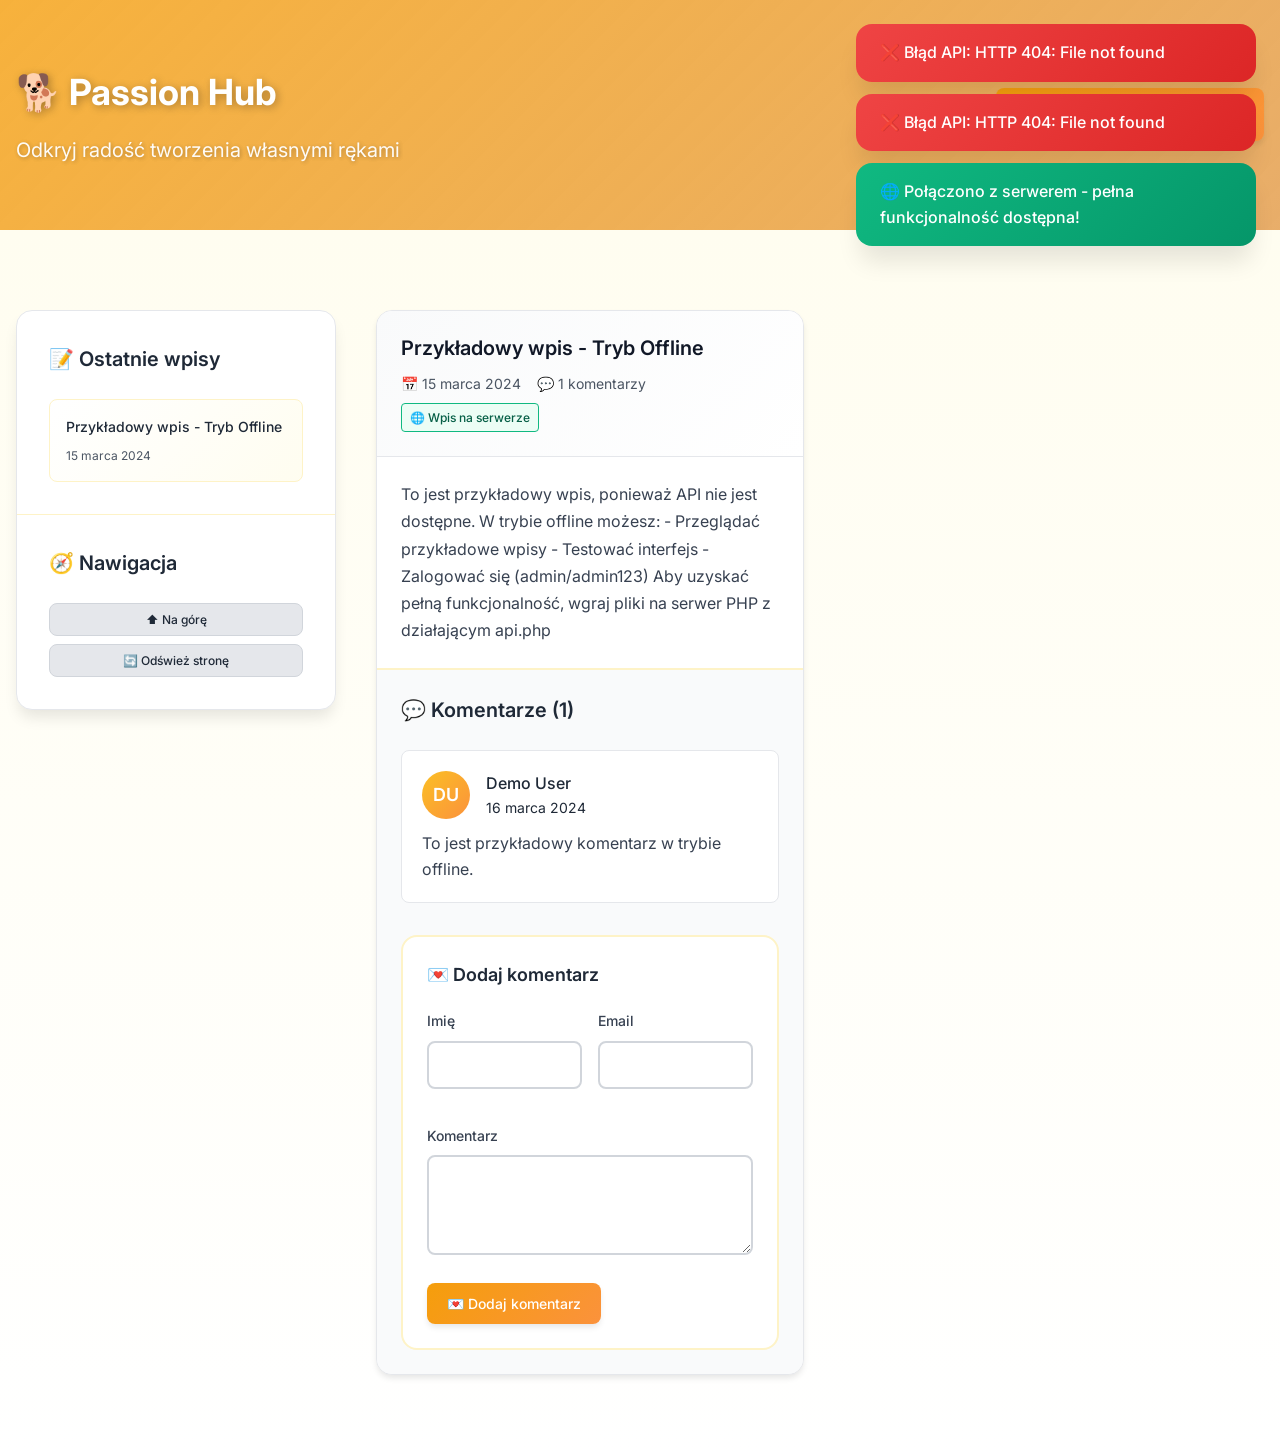
==== commit d79ffb4e: "final" ====
--- a/index.html
+++ b/index.html
@@ -4,16 +4,14 @@
     <meta charset="UTF-8">
     <meta name="viewport" content="width=device-width, initial-scale=1.0">
     <title>Passion Hub - Profesjonalny Blog o Hobby</title>
-    <meta name="description" content="Profesjonalny blog o hobby, majsterkowaniu i DIY. Odkryj radość tworzenia własnymi rękami. Wpisy synchronizowane między użytkownikami.">
-    <meta name="keywords" content="hobby, DIY, majsterkowanie, blog, rękodzieło, twórczość">
-    <meta name="author" content="Passion Hub">
+    <meta name="description" content="Profesjonalny blog o hobby, majsterkowaniu i DIY. Odkryj radość tworzenia własnymi rękami.">
 
     <!-- Fonts -->
     <link rel="preconnect" href="https://fonts.googleapis.com">
     <link rel="preconnect" href="https://fonts.gstatic.com" crossorigin>
     <link href="https://fonts.googleapis.com/css2?family=Inter:wght@300;400;500;600;700&display=swap" rel="stylesheet">
 
-    <!-- NAPRAWIONY LINK DO CSS -->
+    <!-- CSS -->
     <link rel="stylesheet" href="style.css">
 </head>
 <body>
@@ -48,29 +46,20 @@
                 <div class="admin-panel__grid">
                     <div class="admin-card">
                         <h3>📧 Ustawienia Bloga</h3>
-                        <form class="admin-settings-form" id="adminSettingsForm">
-                            <div class="form-group">
-                                <label for="adminLogin" class="form-label">Login administratora</label>
-                                <input type="text" id="adminLogin" class="form-control" required readonly value="admin">
-                                <small style="color: #6b7280; font-size: 0.875rem; margin-top: 0.5rem; display: block;">
-                                    Login można zmienić tylko w pliku api.php na serwerze
-                                </small>
-                            </div>
-                            <div class="form-group">
-                                <label for="adminPassword" class="form-label">Hasło administratora</label>
-                                <input type="password" id="adminPassword" class="form-control" required readonly value="admin123">
-                                <small style="color: #6b7280; font-size: 0.875rem; margin-top: 0.5rem; display: block;">
-                                    Hasło można zmienić tylko w pliku api.php na serwerze
-                                </small>
-                            </div>
-                            <div class="form-group">
-                                <label for="adminEmail" class="form-label">Email dla powiadomień</label>
-                                <input type="email" id="adminEmail" class="form-control" required readonly value="admin@blog.pl">
-                                <small style="color: #6b7280; font-size: 0.875rem; margin-top: 0.5rem; display: block;">
-                                    Email można zmienić tylko w pliku api.php na serwerze
-                                </small>
-                            </div>
-                        </form>
+                        <div class="form-group">
+                            <label class="form-label">Login administratora</label>
+                            <input type="text" class="form-control" readonly value="admin">
+                            <small style="color: #6b7280; font-size: 0.875rem; margin-top: 0.5rem; display: block;">
+                                Login można zmienić w pliku api.php
+                            </small>
+                        </div>
+                        <div class="form-group">
+                            <label class="form-label">Hasło administratora</label>
+                            <input type="password" class="form-control" readonly value="admin123">
+                            <small style="color: #6b7280; font-size: 0.875rem; margin-top: 0.5rem; display: block;">
+                                Hasło można zmienić w pliku api.php
+                            </small>
+                        </div>
                     </div>
                     <div class="admin-card">
                         <h3>📊 Statystyki Live</h3>
@@ -108,7 +97,7 @@
                         </div>
                     </div>
 
-                    <!-- Admin Actions (visible only for logged-in admin) -->
+                    <!-- Admin Actions -->
                     <div class="sidebar__section admin-only hidden" id="adminActions">
                         <h3>⚙️ Zarządzanie</h3>
                         <button class="btn btn--admin btn--full btn--lg" id="addPostBtn">
@@ -138,12 +127,10 @@
                 <!-- Two-Column Posts Area -->
                 <div class="posts-area">
                     <div class="posts-container" id="postsContainer">
-                        <!-- Posts will be inserted here in two-column layout -->
-                        <!-- JavaScript will create: -->
-                        <!-- <div class="posts-grid"> -->
-                        <!--   <div class="posts-column posts-column--left">...</div> -->
-                        <!--   <div class="posts-column posts-column--right">...</div> -->
-                        <!-- </div> -->
+                        <div class="loading" id="loadingContent">
+                            <h2>🔄 Ładowanie...</h2>
+                            <p>Blog się ładuje, proszę czekać...</p>
+                        </div>
                     </div>
                 </div>
             </div>
@@ -156,7 +143,7 @@
         <div class="modal__content">
             <div class="modal__header">
                 <h2>🔐 Logowanie Administratora</h2>
-                <button class="modal__close" id="loginClose" aria-label="Zamknij modal">&times;</button>
+                <button class="modal__close" id="loginClose">&times;</button>
             </div>
             <form class="modal__body" id="loginForm">
                 <div style="margin-bottom: 1.5rem; padding: 1rem; background: #dbeafe; border: 1px solid #3b82f6; border-radius: 0.5rem;">
@@ -168,11 +155,11 @@
                 </div>
                 <div class="form-group">
                     <label for="loginUsername" class="form-label">Login</label>
-                    <input type="text" id="loginUsername" class="form-control" required autocomplete="username">
+                    <input type="text" id="loginUsername" class="form-control" required>
                 </div>
                 <div class="form-group">
                     <label for="loginPassword" class="form-label">Hasło</label>
-                    <input type="password" id="loginPassword" class="form-control" required autocomplete="current-password">
+                    <input type="password" id="loginPassword" class="form-control" required>
                 </div>
                 <div class="modal__footer">
                     <button type="button" class="btn btn--secondary" id="loginCancel">❌ Anuluj</button>
@@ -182,13 +169,13 @@
         </div>
     </div>
 
-    <!-- Enhanced Add/Edit Post Modal -->
+    <!-- Add/Edit Post Modal -->
     <div class="modal hidden" id="postModal">
         <div class="modal__overlay" id="modalOverlay"></div>
         <div class="modal__content modal--large">
             <div class="modal__header">
                 <h2 id="modalTitle">📝 Dodaj nowy wpis</h2>
-                <button class="modal__close" id="modalClose" aria-label="Zamknij modal">&times;</button>
+                <button class="modal__close" id="modalClose">&times;</button>
             </div>
             <form class="modal__body" id="postForm">
                 <div style="margin-bottom: 1.5rem; padding: 1rem; background: #f0fdf4; border: 1px solid #10b981; border-radius: 0.5rem;">
@@ -203,16 +190,10 @@
                 <div class="form-group">
                     <label for="postImage" class="form-label">URL zdjęcia (opcjonalne)</label>
                     <input type="url" id="postImage" class="form-control" placeholder="https://example.com/image.jpg">
-                    <small style="color: #6b7280; font-size: 0.875rem; margin-top: 0.5rem; display: block;">
-                        Możesz użyć darmowych zdjęć z Unsplash.com
-                    </small>
                 </div>
                 <div class="form-group">
                     <label for="postContent" class="form-label">Treść wpisu *</label>
                     <textarea id="postContent" class="form-control" rows="10" required placeholder="Napisz treść swojego wpisu..."></textarea>
-                    <small style="color: #6b7280; font-size: 0.875rem; margin-top: 0.5rem; display: block;">
-                        Użyj \n\n aby oddzielić akapity
-                    </small>
                 </div>
                 <div class="modal__footer">
                     <button type="button" class="btn btn--secondary" id="postCancel">❌ Anuluj</button>
@@ -228,29 +209,27 @@
         <div class="modal__content">
             <div class="modal__header">
                 <h2>🗑️ Potwierdzenie usunięcia</h2>
-                <button class="modal__close" id="deleteClose" aria-label="Zamknij modal">&times;</button>
+                <button class="modal__close" id="deleteClose">&times;</button>
             </div>
             <div class="modal__body">
                 <div style="margin-bottom: 1.5rem; padding: 1rem; background: #fef2f2; border: 1px solid #ef4444; border-radius: 0.5rem;">
                     <p style="margin: 0; font-size: 0.875rem; color: #dc2626;">
-                        <strong>⚠️ Uwaga:</strong> Ta operacja jest nieodwracalna i wpis zostanie usunięty z serwera.
+                        <strong>⚠️ Uwaga:</strong> Ta operacja jest nieodwracalna.
                     </p>
                 </div>
-                <p>Czy na pewno chcesz usunąć ten wpis? Zostanie on trwale usunięty z serwera i nie będzie dostępny dla żadnego użytkownika.</p>
+                <p>Czy na pewno chcesz usunąć ten wpis?</p>
             </div>
             <div class="modal__footer">
                 <button type="button" class="btn btn--secondary" id="deleteCancel">❌ Anuluj</button>
-                <button type="button" class="btn btn--danger btn--lg" id="deleteConfirm">🗑️ Usuń wpis</button>
-            </div>
-        </div>
-    </div>
-
-    <!-- Enhanced Toast Container -->
-    <div class="toast-container" id="toastContainer">
-        <!-- Toast notifications will be inserted here dynamically -->
-    </div>
-
-    <!-- NAPRAWIONY LINK DO JAVASCRIPT -->
+                <button type="button" class="btn btn--danger btn--lg" id="deleteConfirm">🗑️ Usuń</button>
+            </div>
+        </div>
+    </div>
+
+    <!-- Toast Container -->
+    <div class="toast-container" id="toastContainer"></div>
+
+    <!-- JavaScript -->
     <script src="app.js"></script>
 </body>
 </html>
--- a/style.css
+++ b/style.css
@@ -1,10 +1,4 @@
 :root {
-  /* Enhanced Color Palette */
-  --color-white: #ffffff;
-  --color-yellow-50: #fffdf0;
-  --color-yellow-100: #fffacd;  
-  --color-yellow-200: #fef3c7;
-  --color-yellow-300: #fed7aa;
   --color-yellow-400: #fbbf24;
   --color-yellow-500: #f59e0b;
   --color-yellow-600: #d97706;
@@ -14,122 +8,54 @@
   --color-gray-100: #f3f4f6;
   --color-gray-200: #e5e7eb;
   --color-gray-300: #d1d5db;
-  --color-gray-400: #9ca3af;
-  --color-gray-500: #6b7280;
   --color-gray-600: #4b5563;
   --color-gray-700: #374151;
   --color-gray-800: #1f2937;
   --color-gray-900: #111827;
+  --color-white: #ffffff;
   --color-red-500: #ef4444;
-  --color-red-600: #dc2626;
   --color-green-500: #10b981;
   --color-green-600: #059669;
-  --color-blue-500: #3b82f6;
-  --color-blue-600: #2563eb;
-
-  /* Typography */
-  --font-family: 'Inter', -apple-system, BlinkMacSystemFont, 'Segoe UI', Roboto, sans-serif;
-  --font-size-xs: 0.75rem;
-  --font-size-sm: 0.875rem;
-  --font-size-base: 1rem;
-  --font-size-lg: 1.125rem;
-  --font-size-xl: 1.25rem;
-  --font-size-2xl: 1.5rem;
-  --font-size-3xl: 1.875rem;
-  --font-size-4xl: 2.25rem;
-
-  /* Spacing */
-  --space-1: 0.25rem;
-  --space-2: 0.5rem;
-  --space-3: 0.75rem;
-  --space-4: 1rem;
-  --space-5: 1.25rem;
-  --space-6: 1.5rem;
-  --space-8: 2rem;
-  --space-10: 2.5rem;
-  --space-12: 3rem;
-  --space-16: 4rem;
-  --space-20: 5rem;
-
-  /* Layout */
-  --container-max-width: 1400px;
-  --sidebar-width: 320px;
-  --post-gap: 2rem;
-
-  /* Shadows */
-  --shadow-sm: 0 1px 2px 0 rgb(0 0 0 / 0.05);
-  --shadow-md: 0 4px 6px -1px rgb(0 0 0 / 0.1), 0 2px 4px -2px rgb(0 0 0 / 0.1);
-  --shadow-lg: 0 10px 15px -3px rgb(0 0 0 / 0.1), 0 4px 6px -4px rgb(0 0 0 / 0.1);
-  --shadow-xl: 0 20px 25px -5px rgb(0 0 0 / 0.1), 0 8px 10px -6px rgb(0 0 0 / 0.1);
-
-  /* Borders */
-  --border-radius: 0.5rem;
-  --border-radius-lg: 1rem;
-  --border-width: 2px;
-}
-
-/* Reset and Base Styles */
-*,
-*::before,
-*::after {
-  margin: 0;
-  padding: 0;
-  box-sizing: border-box;
-}
+  --font-family: 'Inter', system-ui, sans-serif;
+}
+
+* { margin: 0; padding: 0; box-sizing: border-box; }
 
 body {
   font-family: var(--font-family);
   line-height: 1.6;
   color: var(--color-gray-800);
-  background-color: var(--color-white);
-  font-size: var(--font-size-base);
+  background: var(--color-white);
 }
 
 .container {
-  max-width: var(--container-max-width);
+  max-width: 1400px;
   margin: 0 auto;
-  padding: 0 var(--space-4);
-}
-
-.hidden {
-  display: none !important;
-}
-
-/* Professional Header */
+  padding: 0 1rem;
+}
+
+.hidden { display: none !important; }
+
+/* Header */
 .header {
   background: linear-gradient(135deg, var(--color-yellow-400), var(--color-yellow-500));
-  background-image: url('https://images.unsplash.com/photo-1601758228041-f3b2795255f1?w=1400&h=400&fit=crop&crop=top');
+  background-image: url('https://images.unsplash.com/photo-1601758228041-f3b2795255f1?w=1400&h=400&fit=crop');
   background-size: cover;
   background-position: center;
   background-blend-mode: overlay;
   color: white;
-  padding: var(--space-16) 0;
+  padding: 4rem 0;
   position: relative;
-  overflow: hidden;
 }
 
 .header::before {
   content: '';
   position: absolute;
-  top: 0;
-  left: 0;
-  right: 0;
-  bottom: 0;
+  top: 0; left: 0; right: 0; bottom: 0;
   background: linear-gradient(135deg, rgba(245, 158, 11, 0.8), rgba(217, 119, 6, 0.6));
   z-index: 1;
 }
 
-.header::after {
-  content: '';
-  position: absolute;
-  bottom: 0;
-  left: 0;
-  right: 0;
-  height: 80px;
-  background: linear-gradient(180deg, transparent, rgba(255, 255, 255, 0.1));
-  z-index: 2;
-}
-
 .header__content {
   display: flex;
   justify-content: space-between;
@@ -139,255 +65,192 @@
 }
 
 .header__logo h1 {
-  font-size: var(--font-size-4xl);
+  font-size: 2.25rem;
   font-weight: 700;
-  margin-bottom: var(--space-3);
-  text-shadow: 2px 2px 8px rgba(0, 0, 0, 0.3);
-  letter-spacing: -0.025em;
+  margin-bottom: 0.75rem;
+  text-shadow: 2px 2px 8px rgba(0,0,0,0.3);
 }
 
 .header__subtitle {
-  font-size: var(--font-size-xl);
+  font-size: 1.25rem;
   opacity: 0.95;
-  font-weight: 300;
-  text-shadow: 1px 1px 4px rgba(0, 0, 0, 0.3);
-  letter-spacing: 0.025em;
+  text-shadow: 1px 1px 4px rgba(0,0,0,0.3);
 }
 
 .header__auth {
   display: flex;
   align-items: center;
-  gap: var(--space-4);
+  gap: 1rem;
 }
 
 .admin-status {
   display: flex;
   align-items: center;
-  gap: var(--space-3);
-  background: rgba(255, 255, 255, 0.15);
-  padding: var(--space-3) var(--space-5);
-  border-radius: var(--border-radius-lg);
+  gap: 0.75rem;
+  background: rgba(255,255,255,0.15);
+  padding: 0.75rem 1.25rem;
+  border-radius: 1rem;
   backdrop-filter: blur(10px);
-  border: 1px solid rgba(255, 255, 255, 0.2);
-}
-
-.admin-welcome {
-  font-weight: 500;
-  font-size: var(--font-size-lg);
-}
-
-/* Enhanced Admin Panel */
+  border: 1px solid rgba(255,255,255,0.2);
+}
+
+/* Admin Panel */
 .admin-panel {
   background: linear-gradient(135deg, var(--color-orange-500), var(--color-orange-600));
   color: white;
-  padding: var(--space-16) 0;
-  position: relative;
-}
-
-.admin-panel::before {
-  content: '';
-  position: absolute;
-  top: 0;
-  left: 0;
-  right: 0;
-  bottom: 0;
-  background: url("data:image/svg+xml,%3Csvg width='60' height='60' viewBox='0 0 60 60' xmlns='http://www.w3.org/2000/svg'%3E%3Cg fill='none' fill-rule='evenodd'%3E%3Cg fill='%23ffffff' fill-opacity='0.03'%3E%3Ccircle cx='30' cy='30' r='2'/%3E%3C/g%3E%3C/g%3E%3C/svg%3E") repeat;
-  z-index: 1;
-}
-
-.admin-panel__content {
-  position: relative;
-  z-index: 2;
+  padding: 4rem 0;
 }
 
 .admin-panel__title {
-  font-size: var(--font-size-3xl);
+  font-size: 1.875rem;
   font-weight: 600;
-  margin-bottom: var(--space-10);
+  margin-bottom: 2.5rem;
   text-align: center;
-  text-shadow: 1px 1px 4px rgba(0, 0, 0, 0.2);
 }
 
 .admin-panel__grid {
   display: grid;
   grid-template-columns: 2fr 1fr;
-  gap: var(--space-10);
+  gap: 2.5rem;
 }
 
 .admin-card {
-  background: rgba(255, 255, 255, 0.95);
-  color: var(--color-gray-800);
-  padding: var(--space-8);
-  border-radius: var(--border-radius-lg);
-  box-shadow: var(--shadow-xl);
-  backdrop-filter: blur(10px);
+  background: rgba(255,255,255,0.95);
+  color: var(--color-gray-800);
+  padding: 2rem;
+  border-radius: 1rem;
+  box-shadow: 0 20px 25px -5px rgba(0,0,0,0.1);
 }
 
 .admin-card h3 {
-  font-size: var(--font-size-xl);
+  font-size: 1.25rem;
   font-weight: 600;
-  margin-bottom: var(--space-6);
+  margin-bottom: 1.5rem;
   color: var(--color-orange-500);
   display: flex;
   align-items: center;
-  gap: var(--space-2);
+  gap: 0.5rem;
 }
 
 .stats-grid {
   display: grid;
   grid-template-columns: 1fr 1fr;
-  gap: var(--space-6);
+  gap: 1.5rem;
 }
 
 .stat-item {
   text-align: center;
-  padding: var(--space-6);
-  background: linear-gradient(135deg, var(--color-yellow-50), var(--color-yellow-100));
-  border-radius: var(--border-radius-lg);
-  border: var(--border-width) solid var(--color-yellow-300);
-  position: relative;
-  overflow: hidden;
-}
-
-.stat-item::before {
-  content: '';
-  position: absolute;
-  top: 0;
-  left: 0;
-  right: 0;
-  bottom: 0;
-  background: linear-gradient(45deg, transparent, rgba(255, 255, 255, 0.2));
-  opacity: 0;
-  transition: opacity 0.3s ease;
-}
-
-.stat-item:hover::before {
-  opacity: 1;
+  padding: 1.5rem;
+  background: linear-gradient(135deg, #fffdf0, #fffacd);
+  border-radius: 1rem;
+  border: 2px solid var(--color-yellow-300);
 }
 
 .stat-number {
   display: block;
-  font-size: var(--font-size-3xl);
+  font-size: 1.875rem;
   font-weight: 700;
   color: var(--color-orange-600);
-  margin-bottom: var(--space-2);
+  margin-bottom: 0.5rem;
 }
 
 .stat-label {
-  font-size: var(--font-size-sm);
+  font-size: 0.875rem;
   color: var(--color-gray-600);
   font-weight: 500;
   text-transform: uppercase;
-  letter-spacing: 0.05em;
-}
-
-/* Main Content - Enhanced Layout */
+}
+
+/* Main Content */
 .main-content {
-  padding: var(--space-20) 0;
-  background: linear-gradient(180deg, var(--color-yellow-50), var(--color-white));
+  padding: 5rem 0;
+  background: linear-gradient(180deg, #fffdf0, var(--color-white));
   min-height: 100vh;
 }
 
 .content-grid {
   display: grid;
-  grid-template-columns: var(--sidebar-width) 1fr;
-  gap: var(--space-10);
+  grid-template-columns: 320px 1fr;
+  gap: 2.5rem;
   align-items: start;
 }
 
-/* Enhanced Sidebar */
+/* Sidebar */
 .sidebar {
   background: var(--color-white);
-  border-radius: var(--border-radius-lg);
-  box-shadow: var(--shadow-lg);
-  height: fit-content;
-  position: sticky;
-  top: var(--space-8);
+  border-radius: 1rem;
+  box-shadow: 0 10px 15px -3px rgba(0,0,0,0.1);
   overflow: hidden;
   border: 1px solid var(--color-gray-200);
+  position: sticky;
+  top: 2rem;
 }
 
 .sidebar__section {
-  padding: var(--space-8);
+  padding: 2rem;
 }
 
 .sidebar__section:not(:last-child) {
-  border-bottom: 1px solid var(--color-yellow-200);
+  border-bottom: 1px solid #fef3c7;
 }
 
 .sidebar__section h3 {
-  font-size: var(--font-size-xl);
+  font-size: 1.25rem;
   font-weight: 600;
-  margin-bottom: var(--space-6);
-  color: var(--color-gray-800);
-  display: flex;
-  align-items: center;
-  gap: var(--space-2);
+  margin-bottom: 1.5rem;
+  color: var(--color-gray-800);
+  display: flex;
+  align-items: center;
+  gap: 0.5rem;
 }
 
 .recent-posts {
   display: flex;
   flex-direction: column;
-  gap: var(--space-4);
+  gap: 1rem;
 }
 
 .recent-post {
-  padding: var(--space-4);
-  border: 1px solid var(--color-yellow-200);
-  border-radius: var(--border-radius);
+  padding: 1rem;
+  border: 1px solid #fef3c7;
+  border-radius: 0.5rem;
   cursor: pointer;
   transition: all 0.3s ease;
-  background: linear-gradient(135deg, var(--color-white), var(--color-yellow-50));
+  background: linear-gradient(135deg, var(--color-white), #fffdf0);
 }
 
 .recent-post:hover {
-  background: linear-gradient(135deg, var(--color-yellow-100), var(--color-yellow-200));
+  background: linear-gradient(135deg, #fffacd, #fef3c7);
   border-color: var(--color-yellow-400);
   transform: translateY(-2px);
-  box-shadow: var(--shadow-md);
 }
 
 .recent-post__title {
-  font-size: var(--font-size-sm);
+  font-size: 0.875rem;
   font-weight: 500;
-  margin-bottom: var(--space-2);
-  line-height: 1.4;
+  margin-bottom: 0.5rem;
   color: var(--color-gray-800);
 }
 
 .recent-post__date {
-  font-size: var(--font-size-xs);
+  font-size: 0.75rem;
   color: var(--color-gray-600);
-  font-weight: 400;
-}
-
-/* PROFESSIONAL TWO-COLUMN POSTS LAYOUT */
-.posts-area {
-  background: transparent;
-}
-
+}
+
+/* Posts Grid */
 .posts-grid {
   display: grid;
   grid-template-columns: 1fr 1fr;
-  gap: var(--post-gap);
+  gap: 2rem;
   align-items: start;
 }
 
 .posts-column {
   display: flex;
   flex-direction: column;
-  gap: var(--post-gap);
-}
-
-.posts-column--left {
-  /* Left column specific styles if needed */
-}
-
-.posts-column--right {
-  /* Right column specific styles if needed */
-}
-
-/* No Posts State */
+  gap: 2rem;
+}
+
 .no-posts {
   grid-column: 1 / -1;
   display: flex;
@@ -399,186 +262,149 @@
 .no-posts__content {
   text-align: center;
   max-width: 500px;
-  padding: var(--space-10);
-  background: var(--color-white);
-  border-radius: var(--border-radius-lg);
-  box-shadow: var(--shadow-lg);
+  padding: 2.5rem;
+  background: var(--color-white);
+  border-radius: 1rem;
+  box-shadow: 0 10px 15px -3px rgba(0,0,0,0.1);
   border: 1px solid var(--color-gray-200);
 }
 
 .no-posts__content h2 {
-  font-size: var(--font-size-2xl);
+  font-size: 1.5rem;
   color: var(--color-gray-700);
-  margin-bottom: var(--space-4);
-}
-
-.no-posts__content p {
-  color: var(--color-gray-600);
-  margin-bottom: var(--space-4);
-  font-size: var(--font-size-lg);
-}
-
-.info-box {
-  margin-top: var(--space-6);
-  padding: var(--space-4);
-  background: var(--color-blue-50);
-  border: 1px solid var(--color-blue-200);
-  border-radius: var(--border-radius);
-}
-
-.info-box p {
-  color: var(--color-blue-700);
-  font-size: var(--font-size-sm);
-  margin: 0;
-}
-
-/* Enhanced Post Cards */
+  margin-bottom: 1rem;
+}
+
+.loading {
+  text-align: center;
+  padding: 3rem;
+  background: var(--color-white);
+  border-radius: 1rem;
+  box-shadow: 0 4px 6px -1px rgba(0,0,0,0.1);
+  border: 1px solid var(--color-gray-200);
+}
+
+.loading h2 {
+  color: var(--color-gray-700);
+  margin-bottom: 1rem;
+}
+
+/* Post Cards */
 .post {
   background: var(--color-white);
-  border-radius: var(--border-radius-lg);
-  box-shadow: var(--shadow-md);
+  border-radius: 1rem;
+  box-shadow: 0 4px 6px -1px rgba(0,0,0,0.1);
   overflow: hidden;
   border: 1px solid var(--color-gray-200);
   transition: all 0.3s ease;
-  position: relative;
 }
 
 .post:hover {
   transform: translateY(-4px);
-  box-shadow: var(--shadow-xl);
-  border-color: var(--color-yellow-300);
+  box-shadow: 0 20px 25px -5px rgba(0,0,0,0.1);
 }
 
 .post__header {
   display: flex;
   justify-content: space-between;
   align-items: flex-start;
-  padding: var(--space-6);
+  padding: 1.5rem;
   background: linear-gradient(135deg, var(--color-gray-50), var(--color-white));
   border-bottom: 1px solid var(--color-gray-200);
 }
 
-.post__header-main {
-  flex: 1;
-}
+.post__header-main { flex: 1; }
 
 .post__title {
-  font-size: var(--font-size-xl);
+  font-size: 1.25rem;
   font-weight: 600;
-  margin-bottom: var(--space-3);
+  margin-bottom: 0.75rem;
   line-height: 1.3;
   color: var(--color-gray-900);
 }
 
-.post__title:hover {
-  color: var(--color-yellow-600);
-  cursor: pointer;
-}
-
 .post__meta {
-  font-size: var(--font-size-sm);
+  font-size: 0.875rem;
   color: var(--color-gray-600);
   display: flex;
   align-items: center;
-  gap: var(--space-4);
-  margin-bottom: var(--space-2);
-}
-
-.post__meta span {
-  display: flex;
-  align-items: center;
-  gap: var(--space-1);
-}
-
-.server-indicator {
-  display: inline-flex;
-  align-items: center;
-  gap: var(--space-1);
-  background: var(--color-green-100);
-  color: var(--color-green-700);
-  padding: var(--space-1) var(--space-2);
-  border-radius: var(--space-2);
-  font-size: var(--font-size-xs);
-  font-weight: 500;
-  border: 1px solid var(--color-green-200);
+  gap: 1rem;
+  margin-bottom: 0.5rem;
 }
 
 .post__actions {
   display: flex;
-  gap: var(--space-2);
-  flex-shrink: 0;
+  gap: 0.5rem;
 }
 
 .post__image {
   width: 100%;
   height: 240px;
   object-fit: cover;
-  transition: transform 0.3s ease;
-}
-
-.post:hover .post__image {
-  transform: scale(1.05);
 }
 
 .post__content {
-  padding: var(--space-6);
+  padding: 1.5rem;
   line-height: 1.7;
   color: var(--color-gray-700);
 }
 
 .post__content p {
-  margin-bottom: var(--space-4);
-  font-size: var(--font-size-base);
+  margin-bottom: 1rem;
 }
 
 .post__content p:last-child {
   margin-bottom: 0;
 }
 
-/* Enhanced Comments Section */
+.server-indicator {
+  display: inline-flex;
+  align-items: center;
+  gap: 0.25rem;
+  background: #ecfdf5;
+  color: #065f46;
+  padding: 0.25rem 0.5rem;
+  border-radius: 0.25rem;
+  font-size: 0.75rem;
+  font-weight: 500;
+  border: 1px solid #10b981;
+}
+
+/* Comments */
 .comments {
-  border-top: 2px solid var(--color-yellow-200);
-  padding: var(--space-6);
+  border-top: 2px solid #fef3c7;
+  padding: 1.5rem;
   background: var(--color-gray-50);
 }
 
 .comments__header {
-  font-size: var(--font-size-xl);
+  font-size: 1.25rem;
   font-weight: 600;
-  margin-bottom: var(--space-6);
-  color: var(--color-gray-800);
-  display: flex;
-  align-items: center;
-  gap: var(--space-2);
-}
-
-.comments__list {
-  margin-bottom: var(--space-8);
-}
+  margin-bottom: 1.5rem;
+  color: var(--color-gray-800);
+}
+
+.comments__list { margin-bottom: 2rem; }
 
 .comment {
-  padding: var(--space-5);
+  padding: 1.25rem;
   background: var(--color-white);
   border: 1px solid var(--color-gray-200);
-  border-radius: var(--border-radius);
-  margin-bottom: var(--space-4);
-  box-shadow: var(--shadow-sm);
-}
-
-.comment:last-child {
-  margin-bottom: 0;
-}
+  border-radius: 0.5rem;
+  margin-bottom: 1rem;
+}
+
+.comment:last-child { margin-bottom: 0; }
 
 .comment__header {
   display: flex;
   align-items: center;
-  gap: var(--space-4);
-  margin-bottom: var(--space-3);
+  gap: 1rem;
+  margin-bottom: 0.75rem;
 }
 
 .comment__avatar {
-  width: 48px;
-  height: 48px;
+  width: 48px; height: 48px;
   border-radius: 50%;
   background: linear-gradient(135deg, var(--color-yellow-400), var(--color-orange-500));
   display: flex;
@@ -586,8 +412,7 @@
   justify-content: center;
   color: white;
   font-weight: 600;
-  font-size: var(--font-size-lg);
-  box-shadow: var(--shadow-md);
+  font-size: 1.125rem;
 }
 
 .comment__meta {
@@ -597,65 +422,57 @@
 
 .comment__author {
   font-weight: 500;
-  font-size: var(--font-size-base);
   color: var(--color-gray-800);
 }
 
 .comment__date {
-  font-size: var(--font-size-sm);
+  font-size: 0.875rem;
   color: var(--color-gray-500);
 }
 
 .comment__content {
-  line-height: 1.6;
   color: var(--color-gray-700);
 }
 
-/* Enhanced Comment Form */
+/* Comment Form */
 .comment-form {
   background: var(--color-white);
-  border: var(--border-width) solid var(--color-yellow-300);
-  border-radius: var(--border-radius-lg);
-  padding: var(--space-6);
-  box-shadow: var(--shadow-md);
+  border: 2px solid #fef3c7;
+  border-radius: 1rem;
+  padding: 1.5rem;
 }
 
 .comment-form h4 {
-  font-size: var(--font-size-lg);
+  font-size: 1.125rem;
   font-weight: 600;
-  margin-bottom: var(--space-5);
-  color: var(--color-gray-800);
-  display: flex;
-  align-items: center;
-  gap: var(--space-2);
+  margin-bottom: 1.25rem;
+  color: var(--color-gray-800);
 }
 
 .form-row {
   display: grid;
   grid-template-columns: 1fr 1fr;
-  gap: var(--space-4);
-  margin-bottom: var(--space-4);
-}
-
-.form-group {
-  margin-bottom: var(--space-5);
-}
+  gap: 1rem;
+  margin-bottom: 1rem;
+}
+
+.form-group { margin-bottom: 1.25rem; }
 
 .form-label {
   display: block;
-  font-size: var(--font-size-sm);
+  font-size: 0.875rem;
   font-weight: 500;
-  margin-bottom: var(--space-2);
+  margin-bottom: 0.5rem;
   color: var(--color-gray-700);
 }
 
 .form-control {
   width: 100%;
-  padding: var(--space-3) var(--space-4);
-  border: var(--border-width) solid var(--color-gray-300);
-  border-radius: var(--border-radius);
+  padding: 0.75rem 1rem;
+  border: 2px solid var(--color-gray-300);
+  border-radius: 0.5rem;
   font-family: inherit;
-  font-size: var(--font-size-base);
+  font-size: 1rem;
   transition: all 0.3s ease;
   background: var(--color-white);
 }
@@ -664,168 +481,122 @@
   outline: none;
   border-color: var(--color-yellow-500);
   box-shadow: 0 0 0 3px rgba(245, 158, 11, 0.1);
-  background: var(--color-yellow-50);
-}
-
-.form-control:hover {
-  border-color: var(--color-gray-400);
+  background: #fffdf0;
 }
 
 textarea.form-control {
   resize: vertical;
   min-height: 100px;
-  line-height: 1.6;
-}
-
-/* Enhanced Buttons */
+}
+
+/* Buttons */
 .btn {
   display: inline-flex;
   align-items: center;
   justify-content: center;
-  gap: var(--space-2);
-  padding: var(--space-3) var(--space-5);
+  gap: 0.5rem;
+  padding: 0.75rem 1.25rem;
   border: none;
-  border-radius: var(--border-radius);
-  font-size: var(--font-size-sm);
+  border-radius: 0.5rem;
+  font-size: 0.875rem;
   font-weight: 500;
   cursor: pointer;
   transition: all 0.3s ease;
   text-decoration: none;
   font-family: inherit;
-  position: relative;
-  overflow: hidden;
-}
-
-.btn::before {
-  content: '';
-  position: absolute;
-  top: 0;
-  left: -100%;
-  width: 100%;
-  height: 100%;
-  background: linear-gradient(90deg, transparent, rgba(255, 255, 255, 0.2), transparent);
-  transition: left 0.5s ease;
-}
-
-.btn:hover::before {
-  left: 100%;
 }
 
 .btn--primary {
   background: linear-gradient(135deg, var(--color-yellow-500), var(--color-orange-500));
   color: white;
-  box-shadow: var(--shadow-md);
+  box-shadow: 0 4px 6px -1px rgba(0,0,0,0.1);
 }
 
 .btn--primary:hover {
   background: linear-gradient(135deg, var(--color-yellow-600), var(--color-orange-600));
   transform: translateY(-2px);
-  box-shadow: var(--shadow-lg);
+  box-shadow: 0 10px 15px -3px rgba(0,0,0,0.1);
 }
 
 .btn--secondary {
   background: var(--color-gray-200);
   color: var(--color-gray-800);
   border: 1px solid var(--color-gray-300);
-  box-shadow: var(--shadow-sm);
 }
 
 .btn--secondary:hover {
   background: var(--color-gray-300);
-  border-color: var(--color-gray-400);
   transform: translateY(-1px);
 }
 
 .btn--admin {
   background: linear-gradient(135deg, var(--color-orange-500), var(--color-red-500));
   color: white;
-  box-shadow: var(--shadow-md);
 }
 
 .btn--admin:hover {
-  background: linear-gradient(135deg, var(--color-orange-600), var(--color-red-600));
+  background: linear-gradient(135deg, var(--color-orange-600), #dc2626);
   transform: translateY(-2px);
-  box-shadow: var(--shadow-lg);
 }
 
 .btn--danger {
-  background: linear-gradient(135deg, var(--color-red-500), var(--color-red-600));
+  background: linear-gradient(135deg, var(--color-red-500), #dc2626);
   color: white;
-  box-shadow: var(--shadow-md);
 }
 
 .btn--danger:hover {
-  background: linear-gradient(135deg, var(--color-red-600), var(--color-red-700));
+  background: linear-gradient(135deg, #dc2626, #b91c1c);
   transform: translateY(-2px);
 }
 
-.btn--full {
-  width: 100%;
-}
-
-.btn--sm {
-  padding: var(--space-2) var(--space-4);
-  font-size: var(--font-size-xs);
-}
-
-.btn--lg {
-  padding: var(--space-4) var(--space-8);
-  font-size: var(--font-size-lg);
-}
-
-/* Enhanced Modals */
+.btn--full { width: 100%; }
+.btn--sm { padding: 0.5rem 1rem; font-size: 0.75rem; }
+.btn--lg { padding: 1rem 2rem; font-size: 1.125rem; }
+
+/* Modals */
 .modal {
   position: fixed;
-  top: 0;
-  left: 0;
-  right: 0;
-  bottom: 0;
+  top: 0; left: 0; right: 0; bottom: 0;
   z-index: 1000;
   display: flex;
   align-items: center;
   justify-content: center;
-  padding: var(--space-4);
+  padding: 1rem;
 }
 
 .modal__overlay {
   position: absolute;
-  top: 0;
-  left: 0;
-  right: 0;
-  bottom: 0;
-  background: rgba(0, 0, 0, 0.6);
+  top: 0; left: 0; right: 0; bottom: 0;
+  background: rgba(0,0,0,0.6);
   backdrop-filter: blur(8px);
 }
 
 .modal__content {
   position: relative;
   background: var(--color-white);
-  border-radius: var(--border-radius-lg);
-  box-shadow: var(--shadow-xl);
+  border-radius: 1rem;
+  box-shadow: 0 20px 25px -5px rgba(0,0,0,0.1);
   width: 100%;
   max-width: 500px;
   max-height: 90vh;
   overflow: hidden;
   display: flex;
   flex-direction: column;
-  border: 1px solid var(--color-gray-200);
-}
-
-.modal--large {
-  max-width: 800px;
-}
+}
+
+.modal--large { max-width: 800px; }
 
 .modal__header {
   display: flex;
   justify-content: space-between;
   align-items: center;
-  padding: var(--space-6);
+  padding: 1.5rem;
   border-bottom: 1px solid var(--color-gray-200);
-  background: linear-gradient(135deg, var(--color-yellow-50), var(--color-white));
+  background: linear-gradient(135deg, #fffdf0, var(--color-white));
 }
 
 .modal__header h2 {
-  font-size: var(--font-size-xl);
+  font-size: 1.25rem;
   font-weight: 600;
   color: var(--color-gray-800);
 }
@@ -833,23 +604,21 @@
 .modal__close {
   background: none;
   border: none;
-  font-size: var(--font-size-2xl);
+  font-size: 1.5rem;
   cursor: pointer;
   color: var(--color-gray-500);
-  padding: var(--space-2);
-  border-radius: var(--border-radius);
+  padding: 0.5rem;
+  border-radius: 0.5rem;
   transition: all 0.3s ease;
-  line-height: 1;
 }
 
 .modal__close:hover {
   background: var(--color-gray-100);
   color: var(--color-gray-700);
-  transform: rotate(90deg);
 }
 
 .modal__body {
-  padding: var(--space-6);
+  padding: 1.5rem;
   flex: 1;
   overflow-y: auto;
 }
@@ -857,141 +626,85 @@
 .modal__footer {
   display: flex;
   justify-content: flex-end;
-  gap: var(--space-3);
-  padding: var(--space-6);
+  gap: 0.75rem;
+  padding: 1.5rem;
   border-top: 1px solid var(--color-gray-200);
   background: var(--color-gray-50);
 }
 
-/* Enhanced Toast Notifications */
+/* Toast Notifications */
 .toast-container {
   position: fixed;
-  top: var(--space-6);
-  right: var(--space-6);
+  top: 1.5rem;
+  right: 1.5rem;
   z-index: 2000;
   display: flex;
   flex-direction: column;
-  gap: var(--space-3);
+  gap: 0.75rem;
 }
 
 .toast {
-  padding: var(--space-4) var(--space-6);
-  border-radius: var(--border-radius-lg);
+  padding: 1rem 1.5rem;
+  border-radius: 1rem;
   color: white;
   font-weight: 500;
-  box-shadow: var(--shadow-xl);
+  box-shadow: 0 20px 25px -5px rgba(0,0,0,0.1);
   transform: translateX(400px);
   transition: transform 0.3s ease;
   max-width: 400px;
-  position: relative;
-  overflow: hidden;
-}
-
-.toast::before {
-  content: '';
-  position: absolute;
-  top: 0;
-  left: 0;
-  bottom: 0;
-  width: 4px;
-  background: rgba(255, 255, 255, 0.8);
-}
-
-.toast.show {
-  transform: translateX(0);
-}
+}
+
+.toast.show { transform: translateX(0); }
 
 .toast--success {
   background: linear-gradient(135deg, var(--color-green-500), var(--color-green-600));
 }
 
 .toast--error {
-  background: linear-gradient(135deg, var(--color-red-500), var(--color-red-600));
+  background: linear-gradient(135deg, var(--color-red-500), #dc2626);
 }
 
 .toast--info {
   background: linear-gradient(135deg, var(--color-yellow-500), var(--color-orange-500));
 }
 
-/* Admin Only Elements */
-.admin-only {
-  display: none !important;
-}
-
-body.admin-logged-in .admin-only {
-  display: block !important;
-}
-
-/* Professional Responsive Design */
-@media (max-width: 1200px) {
-  :root {
-    --container-max-width: 1200px;
-    --sidebar-width: 280px;
-    --post-gap: 1.5rem;
-  }
-
-  .posts-grid {
-    gap: var(--post-gap);
-  }
-}
-
+/* Admin Elements */
+.admin-only { display: none !important; }
+body.admin-logged-in .admin-only { display: block !important; }
+
+/* Responsive */
 @media (max-width: 1024px) {
   .content-grid {
     grid-template-columns: 1fr;
-    gap: var(--space-8);
+    gap: 2rem;
   }
 
-  .sidebar {
-    order: 2;
-    position: static;
+  .sidebar { order: 2; position: static; }
+  .admin-panel__grid { grid-template-columns: 1fr; }
+}
+
+@media (max-width: 768px) {
+  .container { padding: 0 0.75rem; }
+
+  .header { padding: 3rem 0; }
+  .header__content { 
+    flex-direction: column; 
+    gap: 1.5rem; 
+    text-align: center; 
   }
 
-  .admin-panel__grid {
-    grid-template-columns: 1fr;
-    gap: var(--space-6);
-  }
-}
-
-@media (max-width: 768px) {
-  :root {
-    --post-gap: 1rem;
-  }
-
-  .container {
-    padding: 0 var(--space-3);
-  }
-
-  .header {
-    padding: var(--space-12) 0;
-  }
-
-  .header__content {
-    flex-direction: column;
-    gap: var(--space-6);
-    text-align: center;
-  }
-
-  .header__logo h1 {
-    font-size: var(--font-size-3xl);
-  }
-
-  .header__subtitle {
-    font-size: var(--font-size-lg);
-  }
+  .header__logo h1 { font-size: 1.875rem; }
+  .header__subtitle { font-size: 1.125rem; }
 
   .posts-grid {
     grid-template-columns: 1fr;
-    gap: var(--space-6);
-  }
-
-  .post {
-    margin-bottom: var(--space-6);
+    gap: 1.5rem;
   }
 
   .post__header {
     flex-direction: column;
     align-items: flex-start;
-    gap: var(--space-4);
+    gap: 1rem;
   }
 
   .post__actions {
@@ -1001,65 +714,16 @@
 
   .form-row {
     grid-template-columns: 1fr;
-    gap: var(--space-3);
+    gap: 0.75rem;
   }
 
   .modal__content {
-    margin: var(--space-4);
+    margin: 1rem;
     max-width: calc(100vw - 2rem);
   }
 
   .stats-grid {
     grid-template-columns: 1fr;
-    gap: var(--space-4);
+    gap: 1rem;
   }
-}
-
-@media (max-width: 480px) {
-  .post__image {
-    height: 200px;
-  }
-
-  .post__content,
-  .comments,
-  .post__header {
-    padding: var(--space-4);
-  }
-
-  .comment-form {
-    padding: var(--space-4);
-  }
-
-  .btn {
-    padding: var(--space-3) var(--space-4);
-    font-size: var(--font-size-sm);
-  }
-}
-
-/* Print Styles */
-@media print {
-  .header,
-  .admin-panel,
-  .sidebar,
-  .btn,
-  .modal,
-  .toast-container {
-    display: none !important;
-  }
-
-  .main-content {
-    padding: 0;
-    background: white;
-  }
-
-  .posts-grid {
-    grid-template-columns: 1fr;
-  }
-
-  .post {
-    break-inside: avoid;
-    box-shadow: none;
-    border: 1px solid #ccc;
-    margin-bottom: 2rem;
-  }
-}
+}
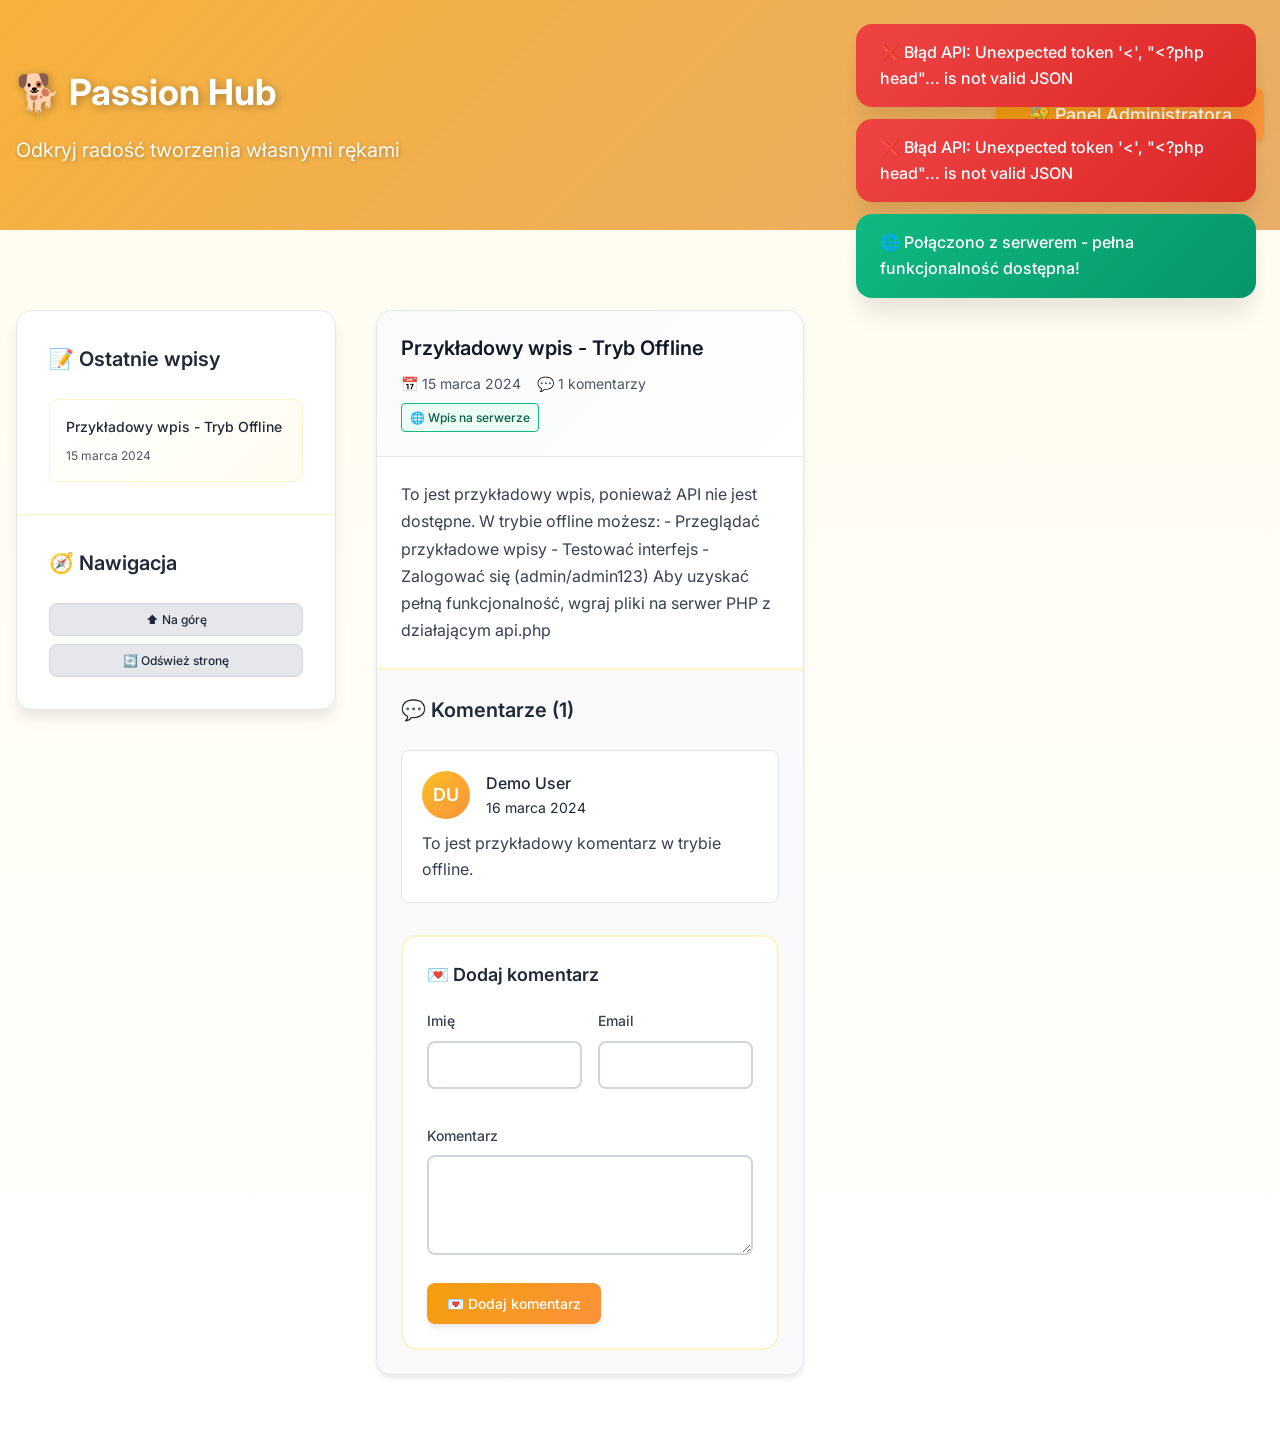
==== commit 16aeed2d: "debug" ====
--- a/index.html
+++ b/index.html
@@ -15,7 +15,7 @@
     <link rel="stylesheet" href="style.css">
 </head>
 <body>
-    <!-- Professional Header -->
+    <!-- Header -->
     <header class="header">
         <div class="container">
             <div class="header__content">
@@ -29,16 +29,14 @@
                     </button>
                     <div class="admin-status hidden" id="adminStatus">
                         <span class="admin-welcome">Witaj, Admin! 👋</span>
-                        <button class="btn btn--secondary" id="logoutBtn">
-                            🚪 Wyloguj
-                        </button>
+                        <button class="btn btn--secondary" id="logoutBtn">🚪 Wyloguj</button>
                     </div>
                 </div>
             </div>
         </div>
     </header>
 
-    <!-- Enhanced Admin Panel -->
+    <!-- Admin Panel -->
     <div class="admin-panel hidden" id="adminPanel">
         <div class="container">
             <div class="admin-panel__content">
@@ -84,11 +82,11 @@
         </div>
     </div>
 
-    <!-- Main Content with Two-Column Layout -->
+    <!-- Main Content -->
     <main class="main-content">
         <div class="container">
             <div class="content-grid">
-                <!-- Enhanced Sidebar -->
+                <!-- Sidebar -->
                 <aside class="sidebar">
                     <div class="sidebar__section">
                         <h3>📝 Ostatnie wpisy</h3>
@@ -137,7 +135,7 @@
         </div>
     </main>
 
-    <!-- Enhanced Login Modal -->
+    <!-- Login Modal -->
     <div class="modal hidden" id="loginModal">
         <div class="modal__overlay" id="loginOverlay"></div>
         <div class="modal__content">
